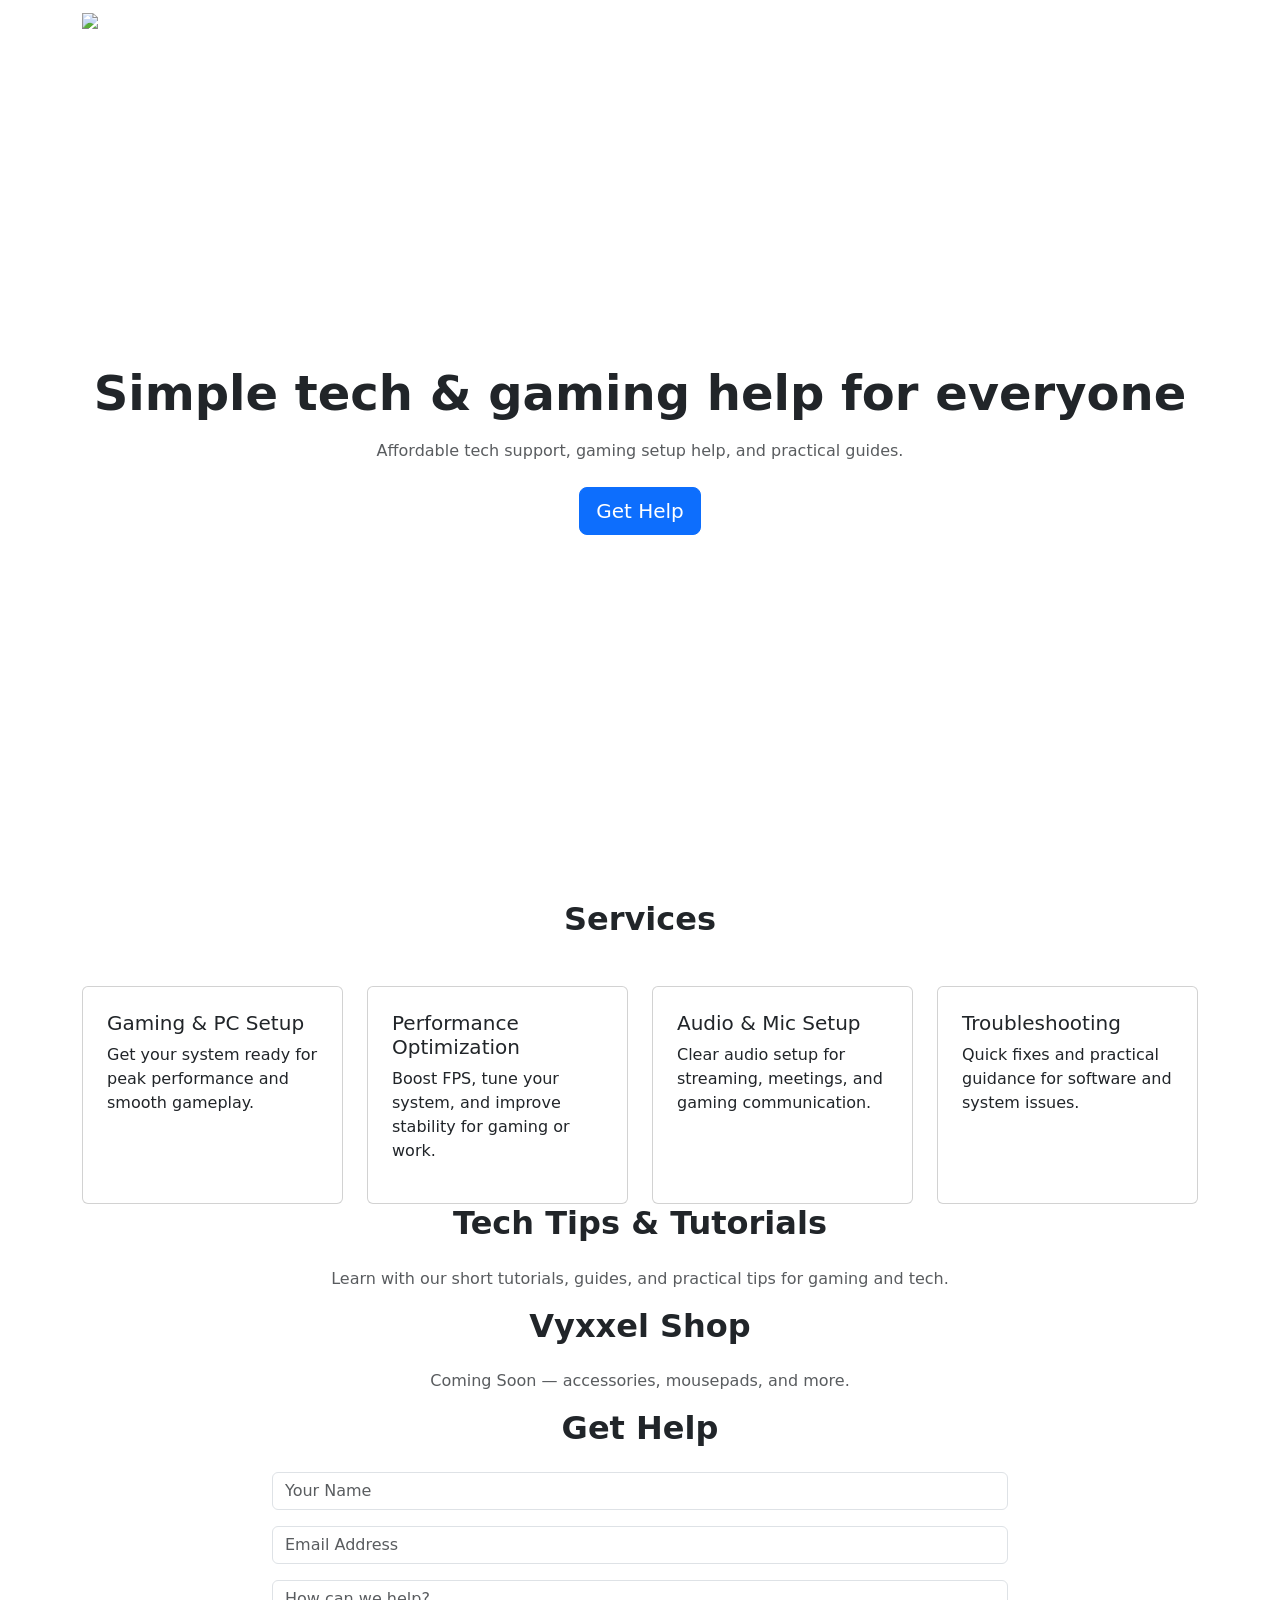
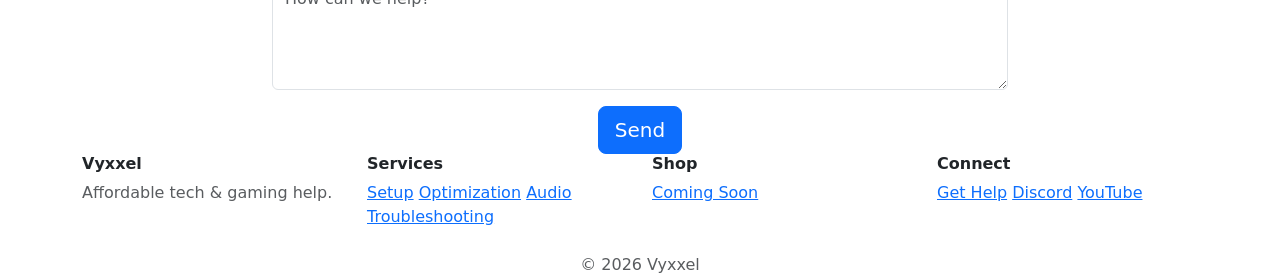
==== index.html @ b1810e2b "Add initial HTML structure for Vyxxel website" ====
<!DOCTYPE html>
<html lang="en">
<head>
<meta charset="UTF-8">
<meta name="viewport" content="width=device-width, initial-scale=1.0">
<title>Vyxxel.tech</title>
<link href="https://cdn.jsdelivr.net/npm/bootstrap@5.3.2/dist/css/bootstrap.min.css" rel="stylesheet">
<link href="https://fonts.googleapis.com/css2?family=Inter:wght@400;600;700&display=swap" rel="stylesheet">
<link rel="stylesheet" href="style.css">
</head>
<body>

<!-- NAVBAR -->
<nav class="navbar navbar-expand-lg navbar-dark fixed-top">
  <div class="container">
    <a class="navbar-brand d-flex align-items-center" href="#">
      <img src="logo.png" alt="Vyxxel" height="32" class="me-2">Vyxxel
    </a>
    <button class="navbar-toggler" type="button" data-bs-toggle="collapse" data-bs-target="#navMenu">
      <span class="navbar-toggler-icon"></span>
    </button>
    <div class="collapse navbar-collapse justify-content-end" id="navMenu">
      <ul class="navbar-nav">
        <li class="nav-item"><a class="nav-link" href="#services">Services</a></li>
        <li class="nav-item"><a class="nav-link" href="#content">Content</a></li>
        <li class="nav-item"><a class="nav-link" href="#shop">Shop</a></li>
        <li class="nav-item"><a class="nav-link" href="#contact">Contact</a></li>
      </ul>
    </div>
  </div>
</nav>

<!-- HERO -->
<section class="d-flex align-items-center" style="min-height:100vh;">
  <div class="container text-center">
    <h1 class="fw-bold display-5 mb-3">Simple tech & gaming help for everyone</h1>
    <p class="text-muted mb-4">Affordable tech support, gaming setup help, and practical guides.</p>
    <a href="#contact" class="btn btn-primary btn-lg">Get Help</a>
  </div>
</section>

<!-- SERVICES -->
<section id="services" class="section-dark">
  <div class="container">
    <h2 class="fw-bold mb-5 text-center">Services</h2>
    <div class="row g-4">
      <div class="col-md-6 col-lg-3">
        <div class="card p-4 h-100">
          <h5>Gaming & PC Setup</h5>
          <p>Get your system ready for peak performance and smooth gameplay.</p>
        </div>
      </div>
      <div class="col-md-6 col-lg-3">
        <div class="card p-4 h-100">
          <h5>Performance Optimization</h5>
          <p>Boost FPS, tune your system, and improve stability for gaming or work.</p>
        </div>
      </div>
      <div class="col-md-6 col-lg-3">
        <div class="card p-4 h-100">
          <h5>Audio & Mic Setup</h5>
          <p>Clear audio setup for streaming, meetings, and gaming communication.</p>
        </div>
      </div>
      <div class="col-md-6 col-lg-3">
        <div class="card p-4 h-100">
          <h5>Troubleshooting</h5>
          <p>Quick fixes and practical guidance for software and system issues.</p>
        </div>
      </div>
    </div>
  </div>
</section>

<!-- CONTENT / TIPS -->
<section id="content">
  <div class="container text-center">
    <h2 class="fw-bold mb-4">Tech Tips & Tutorials</h2>
    <p class="text-muted">Learn with our short tutorials, guides, and practical tips for gaming and tech.</p>
  </div>
</section>

<!-- SHOP -->
<section id="shop" class="section-dark">
  <div class="container text-center">
    <h2 class="fw-bold mb-4">Vyxxel Shop</h2>
    <p class="text-muted">Coming Soon — accessories, mousepads, and more.</p>
  </div>
</section>

<!-- CONTACT -->
<section id="contact">
  <div class="container">
    <h2 class="fw-bold mb-4 text-center">Get Help</h2>
    <div class="row justify-content-center">
      <div class="col-md-8">
        <form>
          <div class="mb-3">
            <input type="text" class="form-control" placeholder="Your Name">
          </div>
          <div class="mb-3">
            <input type="email" class="form-control" placeholder="Email Address">
          </div>
          <div class="mb-3">
            <textarea class="form-control" rows="4" placeholder="How can we help?"></textarea>
          </div>
          <div class="text-center">
            <button class="btn btn-primary btn-lg">Send</button>
          </div>
        </form>
      </div>
    </div>
  </div>
</section>

<!-- FOOTER -->
<footer>
  <div class="container">
    <div class="row">
      <div class="col-md-3">
        <h6 class="fw-bold">Vyxxel</h6>
        <p class="text-muted">Affordable tech & gaming help.</p>
      </div>
      <div class="col-md-3">
        <h6 class="fw-bold">Services</h6>
        <a href="#services">Setup</a>
        <a href="#services">Optimization</a>
        <a href="#services">Audio</a>
        <a href="#services">Troubleshooting</a>
      </div>
      <div class="col-md-3">
        <h6 class="fw-bold">Shop</h6>
        <a href="#shop">Coming Soon</a>
      </div>
      <div class="col-md-3">
        <h6 class="fw-bold">Connect</h6>
        <a href="#contact">Get Help</a>
        <a href="https://discord.gg" target="_blank">Discord</a>
        <a href="https://youtube.com" target="_blank">YouTube</a>
      </div>
    </div>
    <div class="text-center mt-4 text-muted">© 2026 Vyxxel</div>
  </div>
</footer>

<script src="https://cdn.jsdelivr.net/npm/bootstrap@5.3.2/dist/js/bootstrap.bundle.min.js"></script>
</body>
</html>
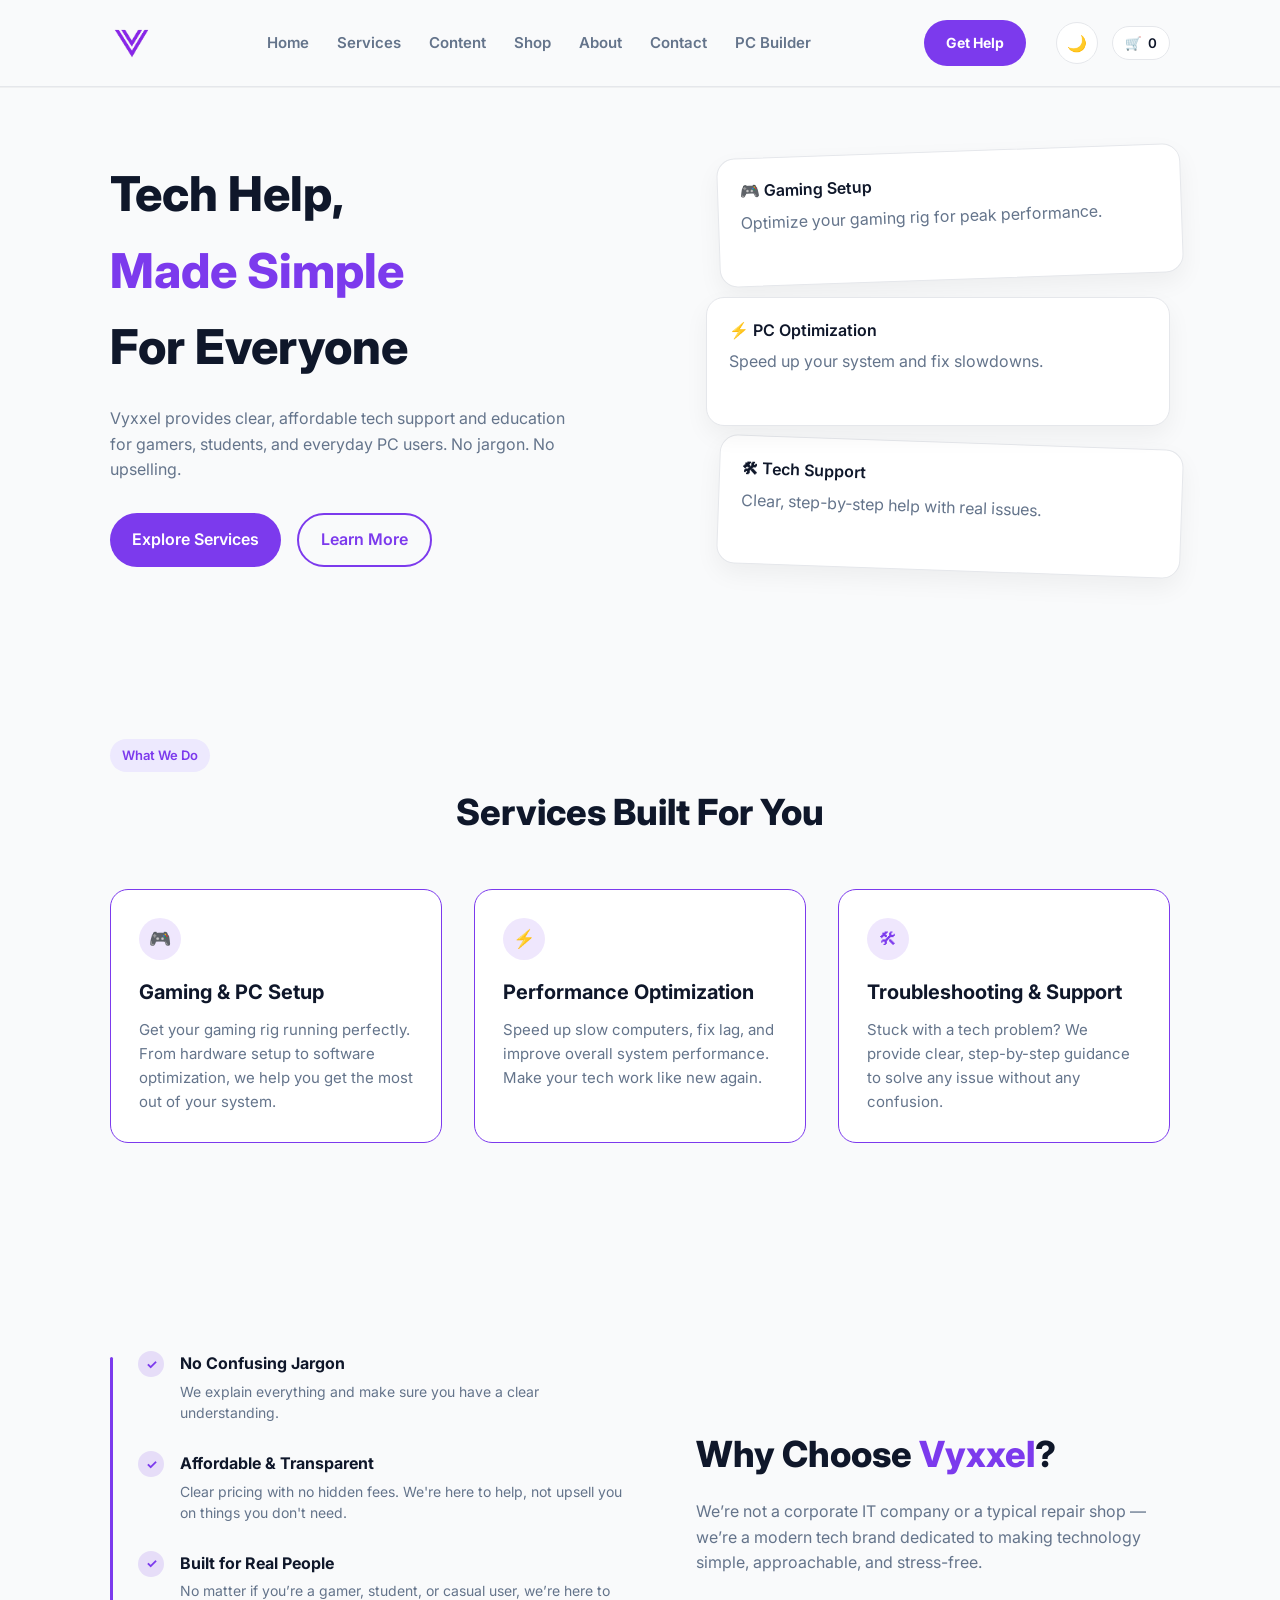
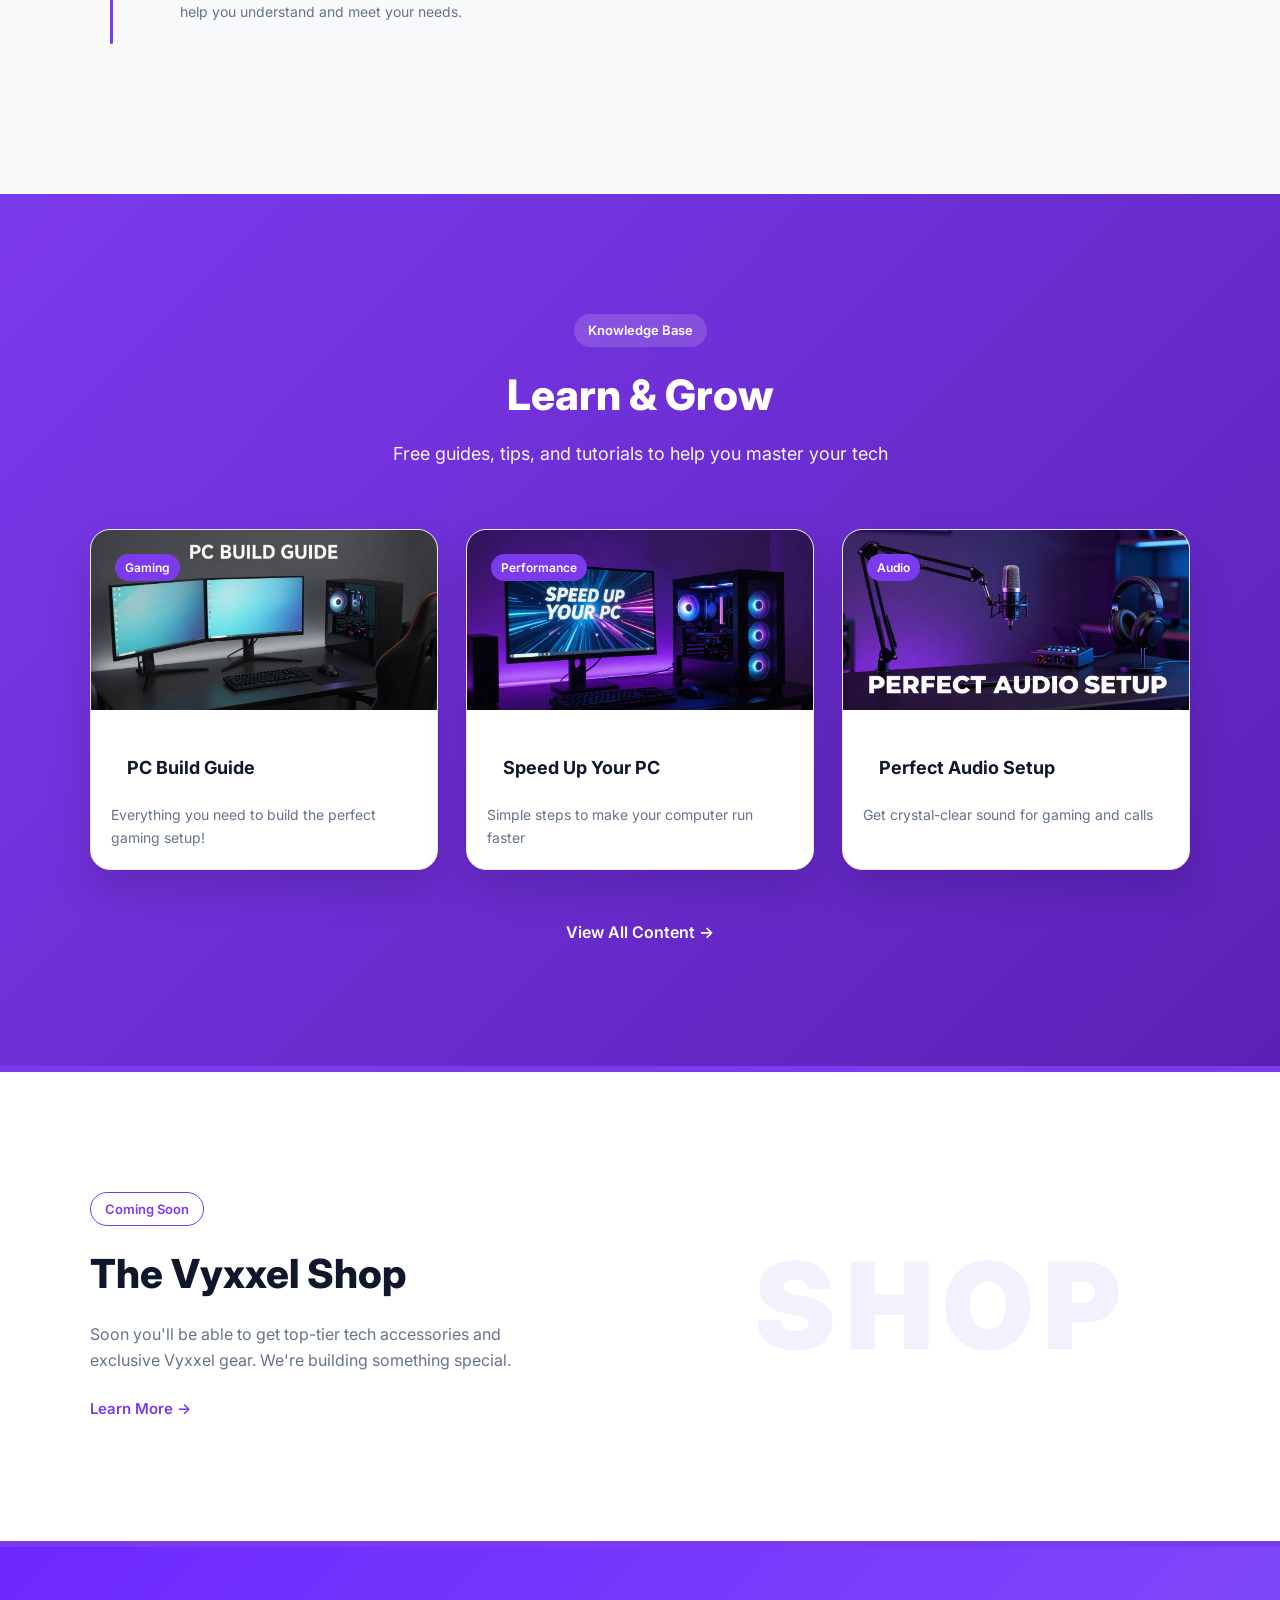
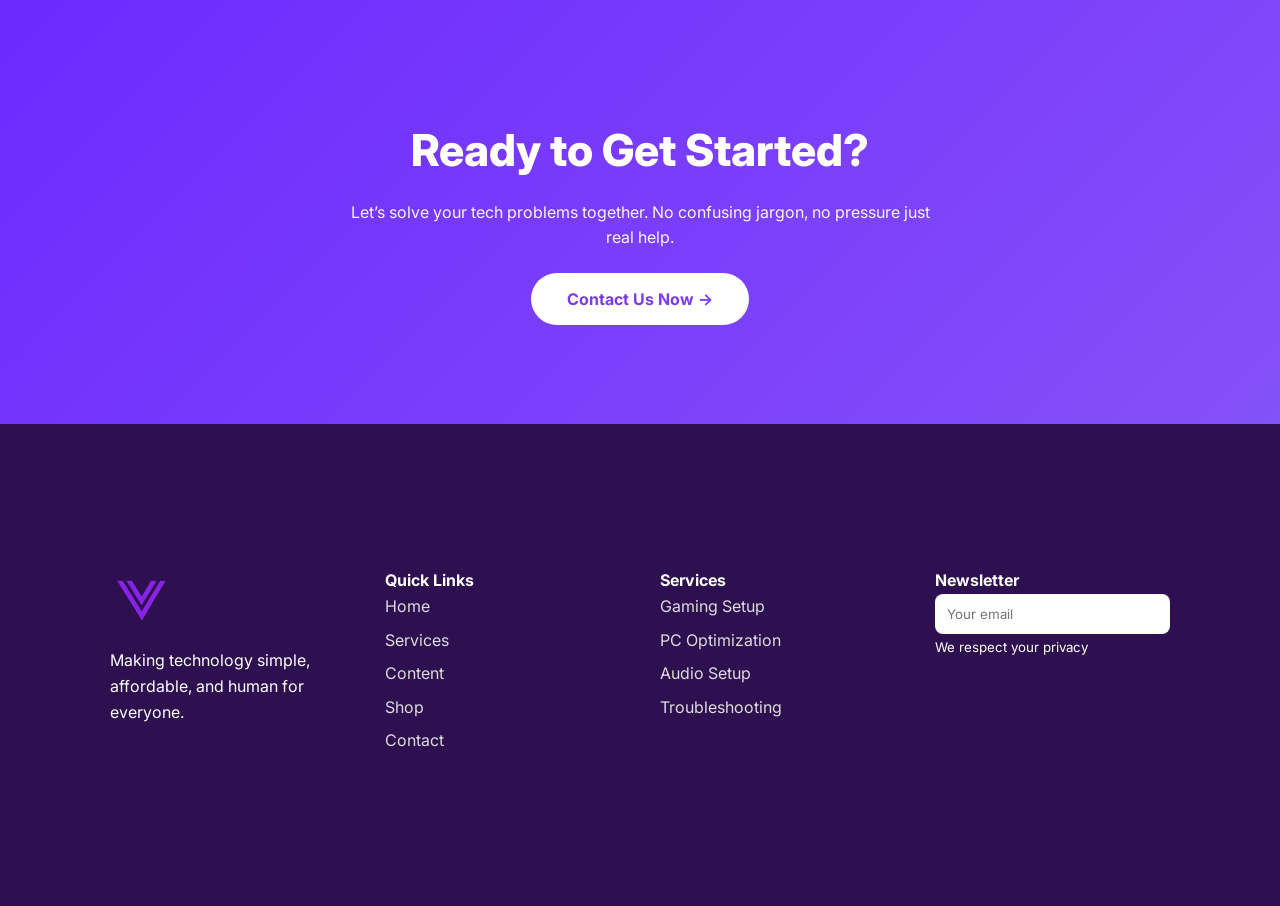
==== commit c617a831: "Add files via upload" ====
--- a/index.html
+++ b/index.html
@@ -1,148 +1,334 @@
-<!DOCTYPE html>
-<html lang="en">
-<head>
-<meta charset="UTF-8">
-<meta name="viewport" content="width=device-width, initial-scale=1.0">
-<title>Vyxxel.tech</title>
-<link href="https://cdn.jsdelivr.net/npm/bootstrap@5.3.2/dist/css/bootstrap.min.css" rel="stylesheet">
-<link href="https://fonts.googleapis.com/css2?family=Inter:wght@400;600;700&display=swap" rel="stylesheet">
-<link rel="stylesheet" href="style.css">
-</head>
-<body>
-
-<!-- NAVBAR -->
-<nav class="navbar navbar-expand-lg navbar-dark fixed-top">
-  <div class="container">
-    <a class="navbar-brand d-flex align-items-center" href="#">
-      <img src="logo.png" alt="Vyxxel" height="32" class="me-2">Vyxxel
-    </a>
-    <button class="navbar-toggler" type="button" data-bs-toggle="collapse" data-bs-target="#navMenu">
-      <span class="navbar-toggler-icon"></span>
-    </button>
-    <div class="collapse navbar-collapse justify-content-end" id="navMenu">
-      <ul class="navbar-nav">
-        <li class="nav-item"><a class="nav-link" href="#services">Services</a></li>
-        <li class="nav-item"><a class="nav-link" href="#content">Content</a></li>
-        <li class="nav-item"><a class="nav-link" href="#shop">Shop</a></li>
-        <li class="nav-item"><a class="nav-link" href="#contact">Contact</a></li>
-      </ul>
-    </div>
-  </div>
-</nav>
-
-<!-- HERO -->
-<section class="d-flex align-items-center" style="min-height:100vh;">
-  <div class="container text-center">
-    <h1 class="fw-bold display-5 mb-3">Simple tech & gaming help for everyone</h1>
-    <p class="text-muted mb-4">Affordable tech support, gaming setup help, and practical guides.</p>
-    <a href="#contact" class="btn btn-primary btn-lg">Get Help</a>
-  </div>
-</section>
-
-<!-- SERVICES -->
-<section id="services" class="section-dark">
-  <div class="container">
-    <h2 class="fw-bold mb-5 text-center">Services</h2>
-    <div class="row g-4">
-      <div class="col-md-6 col-lg-3">
-        <div class="card p-4 h-100">
-          <h5>Gaming & PC Setup</h5>
-          <p>Get your system ready for peak performance and smooth gameplay.</p>
-        </div>
-      </div>
-      <div class="col-md-6 col-lg-3">
-        <div class="card p-4 h-100">
-          <h5>Performance Optimization</h5>
-          <p>Boost FPS, tune your system, and improve stability for gaming or work.</p>
-        </div>
-      </div>
-      <div class="col-md-6 col-lg-3">
-        <div class="card p-4 h-100">
-          <h5>Audio & Mic Setup</h5>
-          <p>Clear audio setup for streaming, meetings, and gaming communication.</p>
-        </div>
-      </div>
-      <div class="col-md-6 col-lg-3">
-        <div class="card p-4 h-100">
-          <h5>Troubleshooting</h5>
-          <p>Quick fixes and practical guidance for software and system issues.</p>
-        </div>
-      </div>
-    </div>
-  </div>
-</section>
-
-<!-- CONTENT / TIPS -->
-<section id="content">
-  <div class="container text-center">
-    <h2 class="fw-bold mb-4">Tech Tips & Tutorials</h2>
-    <p class="text-muted">Learn with our short tutorials, guides, and practical tips for gaming and tech.</p>
-  </div>
-</section>
-
-<!-- SHOP -->
-<section id="shop" class="section-dark">
-  <div class="container text-center">
-    <h2 class="fw-bold mb-4">Vyxxel Shop</h2>
-    <p class="text-muted">Coming Soon — accessories, mousepads, and more.</p>
-  </div>
-</section>
-
-<!-- CONTACT -->
-<section id="contact">
-  <div class="container">
-    <h2 class="fw-bold mb-4 text-center">Get Help</h2>
-    <div class="row justify-content-center">
-      <div class="col-md-8">
-        <form>
-          <div class="mb-3">
-            <input type="text" class="form-control" placeholder="Your Name">
-          </div>
-          <div class="mb-3">
-            <input type="email" class="form-control" placeholder="Email Address">
-          </div>
-          <div class="mb-3">
-            <textarea class="form-control" rows="4" placeholder="How can we help?"></textarea>
-          </div>
-          <div class="text-center">
-            <button class="btn btn-primary btn-lg">Send</button>
-          </div>
-        </form>
-      </div>
-    </div>
-  </div>
-</section>
-
-<!-- FOOTER -->
-<footer>
-  <div class="container">
-    <div class="row">
-      <div class="col-md-3">
-        <h6 class="fw-bold">Vyxxel</h6>
-        <p class="text-muted">Affordable tech & gaming help.</p>
-      </div>
-      <div class="col-md-3">
-        <h6 class="fw-bold">Services</h6>
-        <a href="#services">Setup</a>
-        <a href="#services">Optimization</a>
-        <a href="#services">Audio</a>
-        <a href="#services">Troubleshooting</a>
-      </div>
-      <div class="col-md-3">
-        <h6 class="fw-bold">Shop</h6>
-        <a href="#shop">Coming Soon</a>
-      </div>
-      <div class="col-md-3">
-        <h6 class="fw-bold">Connect</h6>
-        <a href="#contact">Get Help</a>
-        <a href="https://discord.gg" target="_blank">Discord</a>
-        <a href="https://youtube.com" target="_blank">YouTube</a>
-      </div>
-    </div>
-    <div class="text-center mt-4 text-muted">© 2026 Vyxxel</div>
-  </div>
-</footer>
-
-<script src="https://cdn.jsdelivr.net/npm/bootstrap@5.3.2/dist/js/bootstrap.bundle.min.js"></script>
-</body>
-</html>
+<!DOCTYPE html>
+<html lang="en">
+<head>
+  <meta charset="UTF-8" />
+  <meta name="viewport" content="width=device-width, initial-scale=1.0"/>
+  <title>Vyxxel — Tech Help Made Simple</title>
+
+  <link href="https://fonts.googleapis.com/css2?family=Inter:wght@400;500;600;700;800&display=swap" rel="stylesheet">
+  <link rel="stylesheet" href="css/styles.css">
+  <!-- Favicons -->
+<link rel="icon" type="image/x-icon" href="assets/favicons/favicon.ico">
+<link rel="icon" type="image/png" sizes="16x16" href="assets/favicons/favicon-16x16.png">
+<link rel="icon" type="image/png" sizes="32x32" href="assets/favicons/favicon-32x32.png">
+
+<!-- Apple Touch Icon -->
+<link rel="apple-touch-icon" sizes="180x180" href="assets/favicons/apple-touch-icon.png">
+
+<!-- Android / PWA -->
+<link rel="manifest" href="assets/favicons/site.webmanifest">
+<link rel="icon" type="image/png" sizes="192x192" href="assets/favicons/android-chrome-192x192.png">
+<link rel="icon" type="image/png" sizes="512x512" href="assets/favicons/android-chrome-512x512.png">
+</head>
+<body>
+
+<!-- NAVBAR -->
+<header class="navbar">
+  <div class="nav-container">
+
+    <!-- Left -->
+    <a href="index.html" class="nav-logo">
+  <img src="assets/Vyxxel.png" alt="Vyxxel logo">
+</a>
+
+    <!-- Center -->
+    <nav class="nav-links">
+      <a href="index.html">Home</a>
+      <a href="services.html">Services</a>
+      <a href="content.html">Content</a>
+      <a href="shop.html" class="active">Shop</a>
+      <a href="about.html">About</a>
+      <a href="contact.html">Contact</a>
+      <a href="pc-builder.html">PC Builder</a>
+    </nav>
+
+    <!-- Right -->
+    <div class="nav-actions">
+      <a href="contact.html" class="nav-cta">Get Help</a>
+      <button id="themeToggle" class="nav-theme-toggle" aria-label="Toggle dark mode">🌙</button>
+      <button class="nav-cart" onclick="openCart()">
+  🛒 <span id="cartCount">0</span>
+</button>
+    </div>
+
+  </div>
+</header>
+
+
+  <!-- HERO -->
+  <section class="container hero">
+    <div class="hero-text">
+      <h1>Tech Help,<br><span>Made Simple</span><br>For Everyone</h1>
+      <p>
+        Vyxxel provides clear, affordable tech support and education for gamers,
+        students, and everyday PC users. No jargon. No upselling.
+      </p>
+      <div class="buttons">
+        <a href="services.html" class="btn-primary">Explore Services</a>
+        <a href="about.html" class="btn-outline">Learn More</a>
+      </div>
+    </div>
+
+    <div class="hero-cards">
+      <div class="mini-card">
+        <h4>🎮 Gaming Setup</h4>
+        <p>Optimize your gaming rig for peak performance.</p>
+      </div>
+      <div class="mini-card">
+        <h4>⚡ PC Optimization</h4>
+        <p>Speed up your system and fix slowdowns.</p>
+      </div>
+      <div class="mini-card">
+        <h4>🛠 Tech Support</h4>
+        <p>Clear, step-by-step help with real issues.</p>
+      </div>
+    </div>
+  </section>
+
+<section class="home-services">
+  <div class="container">
+
+    <span class="badge">What We Do</span>
+    <h2 class="section-title">Services Built For You</h2>
+
+    <div class="service-card-grid">
+
+      <div class="service-card">
+        <div class="service-icon">🎮</div>
+        <h3>Gaming & PC Setup</h3>
+        <p>
+          Get your gaming rig running perfectly. From hardware setup to
+          software optimization, we help you get the most out of your system.
+        </p>
+      </div>
+
+      <div class="service-card">
+        <div class="service-icon">⚡</div>
+        <h3>Performance Optimization</h3>
+        <p>
+          Speed up slow computers, fix lag, and improve overall system
+          performance. Make your tech work like new again.
+        </p>
+      </div>
+
+      <div class="service-card">
+        <div class="service-icon">🛠</div>
+        <h3>Troubleshooting & Support</h3>
+        <p>
+          Stuck with a tech problem? We provide clear, step-by-step guidance
+          to solve any issue without any confusion.
+        </p>
+      </div>
+
+    </div>
+  </div>
+</section>
+
+<section class="why-vyxxel">
+  <div class="container why-grid">
+
+    <!-- LEFT FEATURES -->
+    <div class="why-features">
+
+      <div class="why-item">
+        <span class="check">✓</span>
+        <div>
+          <h4>No Confusing Jargon</h4>
+          <p>
+            We explain everything and make sure you have a clear understanding.
+          </p>
+        </div>
+      </div>
+
+      <div class="why-item">
+        <span class="check">✓</span>
+        <div>
+          <h4>Affordable & Transparent</h4>
+          <p>
+            Clear pricing with no hidden fees. We're here to help, not upsell
+            you on things you don't need.
+          </p>
+        </div>
+      </div>
+
+      <div class="why-item">
+        <span class="check">✓</span>
+        <div>
+          <h4>Built for Real People</h4>
+          <p>
+            No matter if you’re a gamer, student, or casual user, we’re here to help you understand and meet your needs.
+          </p>
+        </div>
+      </div>
+
+    </div>
+
+    <!-- RIGHT TEXT -->
+    <div class="why-text">
+      <h2>Why Choose <span>Vyxxel</span>?</h2>
+      <p>
+        We’re not a corporate IT company or a typical repair shop — we’re a modern tech brand dedicated to making technology simple, approachable, and stress-free.
+      </p>
+    </div>
+
+  </div>
+</section>
+
+  <!-- CONTENT / KNOWLEDGE BASE -->
+<section class="content-section">
+  <span class="content-badge">Knowledge Base</span>
+  <h2>Learn & Grow</h2>
+  <p class="content-subtext">
+    Free guides, tips, and tutorials to help you master your tech
+  </p>
+
+<div class="content-cards">
+
+  <a href="articles/gaming-setup.html" class="content-card">
+    <img src="articles/assets/pcbuildguide.pdf" alt="Gaming Setup">
+    <div class="content-body">
+      <span class="tag">Gaming</span>
+      <h3>PC Build Guide</h3>
+      <p>Everything you need to build the perfect gaming setup!</p>
+    </div>
+  </a>
+
+  <a href="articles/speed-up-pc.html" class="content-card">
+    <img src="articles/assets/speedupyourpc.png" alt="PC Performance">
+    <div class="content-body">
+      <span class="tag">Performance</span>
+      <h3>Speed Up Your PC</h3>
+      <p>Simple steps to make your computer run faster</p>
+    </div>
+  </a>
+
+  <a href="articles/perfect-audio.html" class="content-card">
+    <img src="articles/assets/perfectaudiosetup.png" alt="Audio Setup">
+    <div class="content-body">
+      <span class="tag">Audio</span>
+      <h3>Perfect Audio Setup</h3>
+      <p>Get crystal-clear sound for gaming and calls</p>
+    </div>
+  </a>
+
+</div>
+
+
+  <a href="content.html" class="content-link">
+    View All Content →
+  </a>
+</section>
+
+  <!-- SHOP PREVIEW -->
+<section class="shop-preview">
+  <div class="shop-container">
+    <div class="shop-text">
+      <span class="shop-badge">Coming Soon</span>
+      <h2>The Vyxxel Shop</h2>
+      <p>
+        Soon you'll be able to get top-tier tech accessories
+        and exclusive Vyxxel gear. We're building something special.
+      </p>
+      <a href="shop.html" class="shop-link">Learn More →</a>
+    </div>
+
+    <div class="shop-visual">
+      <span>SHOP</span>
+    </div>
+  </div>
+</section>
+
+<section class="cta-footer">
+
+ <div class="cta">
+    <div class="cta-inner">
+      <h2>Ready to Get Started?</h2>
+      <p>
+        Let’s solve your tech problems together.
+        No confusing jargon, no pressure just real help.
+      </p>
+      <a href="contact.html" class="cta-btn">
+        Contact Us Now →
+      </a>
+    </div>
+  </div>
+
+  <!-- FOOTER -->
+    <footer class="footer">
+    <div class="container footer-grid">
+
+      <div>
+        <div class="footer-logo">
+  <img src="assets/Vyxxel.png" alt="Vyxxel logo">
+</div>
+        <p>Making technology simple, affordable, and human for everyone.</p>
+      </div>
+
+      <div>
+        <h4>Quick Links</h4>
+        <a href="index.html">Home</a>
+        <a href="services.html">Services</a>
+        <a href="content.html">Content</a>
+        <a href="shop.html">Shop</a>
+        <a href="contact.html">Contact</a>
+      </div>
+
+      <div>
+        <h4>Services</h4>
+        <a href="services.html">Gaming Setup</a>
+        <a href="services.html">PC Optimization</a>
+        <a href="services.html">Audio Setup</a>
+        <a href="services.html">Troubleshooting</a>
+      </div>
+
+      <div>
+        <h4>Newsletter</h4>
+        <input type="email" placeholder="Your email">
+        <small>We respect your privacy</small>
+      </div>
+
+    </div>
+  </footer>
+
+    <!-- GET NOTIFIED -->
+<div id="notifyModal" class="notify-modal">
+  <div class="notify-box">
+    <button class="notify-close" onclick="closeNotify()">✕</button>
+
+    <h2>Get Notified</h2>
+    <p>Be the first to know when we launch new products and exclusive drops.</p>
+
+    <input type="email" placeholder="Enter your email">
+    <button class="btn-primary">Notify Me</button>
+  </div>
+</div>
+
+<div id="cartDrawer" class="cart-drawer">
+
+  <div class="cart-header">
+    <h3>Your Cart</h3>
+    <button class="cart-close" onclick="closeCart()">✕</button>
+  </div>
+
+  <ul id="cartItems" class="cart-items"></ul>
+
+<button class="btn-primary cart-action" onclick="goToBooking()">
+  Request Booking →
+</button>
+<div class="helper-chip">
+  <span>🔒</span>
+  <span>Nothing here is final — we’ll review it with you.</span>
+</div>
+
+</div>
+
+<div id="toast" class="toast"></div>
+
+</section>
+
+<script src="js/theme.js"></script>
+<script src="js/cart.js"></script>
+<script src="js/shop.js"></script>
+
+</body>
+</html>
--- a/css/styles.css
+++ b/css/styles.css
@@ -0,0 +1,2034 @@
+:root {
+  --purple: #7c3aed;
+  --purple-dark: #5b21b6;
+  --bg: #f9fafb;
+  --text: #0f172a;
+  --muted: #64748b;
+  --card: #ffffff;
+  --border: #e5e7eb;
+}
+
+:root[data-theme="dark"] {
+  --bg: #0b0d12;
+  --text: #e6e8ef;
+  --muted: #9aa1b2;
+  --card: #0f1426;
+  --border: #1f2540;
+
+  --purple: #8b5cf6;
+  --purple-dark: #7c3aed;
+}
+
+* {
+  box-sizing: border-box;
+  margin: 0;
+  padding: 0;
+  font-family: 'Inter', sans-serif;
+}
+
+body {
+  background: var(--bg);
+  color: var(--text);
+  line-height: 1.6;
+}
+
+.theme-toggle {
+  position: fixed;
+  bottom: 20px;
+  right: 20px;
+  background: var(--card);
+  color: var(--text);
+  border: 1px solid var(--border);
+  border-radius: 999px;
+  padding: 10px 14px;
+  cursor: pointer;
+}
+
+/* NAVBAR */
+.navbar {
+  position: sticky;
+  top: 0;
+  z-index: 1000;
+  background: color-mix(in srgb, var(--bg) 92%, transparent);
+  backdrop-filter: blur(12px);
+  border-bottom: 1px solid var(--border);
+  box-shadow: 0 1px 0 rgba(0,0,0,0.04);
+}
+
+.nav-actions {
+  display: flex;
+  align-items: center;
+  gap: 14px;
+  flex-direction: row;
+  flex-wrap: nowrap;
+}
+
+.nav-theme-toggle {
+  flex-shrink: 0;
+}
+
+.nav-container {
+  max-width: 1100px;
+  margin: auto;
+  padding: 20px 20px;
+  display: grid;
+  grid-template-columns: auto 1fr auto;
+  align-items: center;
+}
+
+.nav-logo {
+  display: flex;
+  align-items: center;
+}
+
+.nav-logo img {
+  height: 44px;
+  width: auto;
+  display: block;
+}
+
+.nav-logo:hover img {
+  opacity: 0.85;
+}
+
+.footer-logo img {
+  height: 60px;
+  width: auto;
+  display: block;
+  margin-bottom: 1rem;
+  height: 64px;
+}
+
+.nav-links {
+  display: flex;
+  justify-content: center;
+  gap: 28px;
+  font-size: 14px;
+}
+
+.nav-links a {
+  font-size: 15px;
+  font-weight: 600;
+  color: var(--muted);
+  transition: color 0.2s ease;
+}
+
+.nav-links a:hover {
+  color: var(--text);
+}
+
+.nav-cta {
+  background: var(--purple);
+  color: white;
+  padding: 12px 22px;   /* ⬅ taller button */
+  border-radius: 999px;
+  font-weight: 700;
+  font-size: 14px;
+}
+
+.nav-theme-toggle {
+  margin-left: 16px;
+  width: 42px;
+  height: 42px;
+  border-radius: 50%;
+  border: 1px solid var(--border);
+  background: var(--card);
+  color: var(--text);
+  cursor: pointer;
+  font-size: 16px;
+
+  display: flex;
+  align-items: center;
+  justify-content: center;
+
+  transition: background 0.25s ease, color 0.25s ease, border 0.25s ease;
+}
+
+html {
+  transition: background-color 0.35s ease, color 0.35s ease;
+}
+
+* {
+  transition:
+    background-color 0.35s ease,
+    color 0.35s ease,
+    border-color 0.35s ease;
+}
+
+.nav-theme-toggle:hover {
+  background: var(--bg);
+}
+
+/* MOBILE NAV */
+@media (max-width: 900px) {
+  .nav-links {
+    display: none;
+  }
+}
+
+a {
+  text-decoration: none;
+  color: inherit;
+}
+
+.container {
+  max-width: 1100px;
+  margin: auto;
+  padding: 64px 20px;
+}
+
+/* HERO */
+.hero {
+  display: grid;
+  grid-template-columns: 1.2fr 1fr;
+  gap: 40px;
+  align-items: center;
+}
+
+.hero h1 {
+  font-size: 48px;
+  font-weight: 800;
+  margin-bottom: 20px;
+}
+
+.hero h1 span {
+  color: var(--purple);
+}
+
+.hero p {
+  color: var(--muted);
+  max-width: 480px;
+  margin-bottom: 30px;
+}
+
+.buttons {
+  display: flex;
+  gap: 16px;
+}
+
+.btn-primary {
+  background: var(--purple);
+  color: white;
+  padding: 14px 22px;
+  border-radius: 999px;
+  font-weight: 600;
+}
+
+.btn-outline {
+  border: 2px solid var(--purple);
+  color: var(--purple);
+  padding: 12px 22px;
+  border-radius: 999px;
+  font-weight: 600;
+}
+
+/* HERO CARDS */
+.hero-cards {
+  position: relative;
+  display: flex;
+  flex-direction: column;
+  gap: 16px;
+}
+
+.mini-card {
+  background: var(--card);
+  border-radius: 18px;
+  padding: 20px 22px;
+
+  border: 1.5px solid var(--border);
+  box-shadow: 0 10px 25px rgba(0, 0, 0, 0.05);
+
+  transition: transform 0.35s ease, box-shadow 0.35s ease;
+}
+
+.hero-cards .mini-card:nth-child(1) {
+  transform: translateX(12px) rotate(-2deg);
+}
+
+.hero-cards .mini-card:nth-child(2) {
+  transform: translateX(0) rotate(0deg);
+  z-index: 2;
+}
+
+.hero-cards .mini-card:nth-child(3) {
+  transform: translateX(12px) rotate(2deg);
+}
+
+.hero-cards:hover .mini-card {
+  transform: translateX(0) rotate(0deg);
+}
+
+.mini-card:hover {
+  transform: translateY(-6px) scale(1.02);
+  box-shadow: 0 18px 40px rgba(124, 58, 237, 0.18);
+  z-index: 5;
+}
+
+.mini-card h4 {
+  font-weight: 600;
+  margin-bottom: 6px;
+}
+
+/* HOME SERVICES SECTION */
+.home-services {
+  padding-top: 40px;
+}
+
+/* Grid */
+.service-card-grid {
+  display: grid;
+  grid-template-columns: repeat(3, 1fr);
+  gap: 32px;
+  margin-top: 48px;
+}
+
+/* Card */
+.service-card {
+  background: var(--card);
+  border-radius: 20px;
+  padding: 32px;
+  border: 1.5px solid var(--border);
+  transition: all 0.25s ease;
+}
+
+.service-card:hover {
+  border-color: var(--purple);
+  box-shadow: 0 20px 40px rgba(124, 58, 237, 0.15);
+  transform: translateY(-2px);
+}
+
+/* Icon (same as services page) */
+.service-card .service-icon {
+  width: 42px;
+  height: 42px;
+  border-radius: 50%;
+  background: rgba(124, 58, 237, 0.12);
+  color: var(--purple);
+
+  display: flex;
+  align-items: center;
+  justify-content: center;
+
+  font-size: 18px;
+  margin-bottom: 16px;
+}
+
+/* Title */
+.service-card h3 {
+  font-size: 20px;
+  font-weight: 700;
+  margin-bottom: 10px;
+}
+
+/* Text */
+.service-card p {
+  color: var(--muted);
+  line-height: 1.6;
+  font-size: 15px;
+}
+
+/* SERVICES */
+.section-title h2 {
+  font-size: 36px; /* was ~32 */
+  font-weight: 800;
+  margin-top: 8px;
+}
+
+.badge {
+  display: inline-block;
+  background: #ede9fe;
+  color: var(--purple);
+  padding: 6px 12px;
+  border-radius: 999px;
+  font-size: 13px;
+  font-weight: 600;
+  margin-bottom: 12px;
+}
+
+.services {
+  display: grid;
+  grid-template-columns: repeat(3, 1fr);
+  gap: 24px;
+}
+
+.service-card {
+  background: var(--card);
+  border-radius: 18px;
+  padding: 28px;
+  border: 1px solid var(--purple);
+}
+
+/* WHY CHOOSE VYXXEL */
+.why-vyxxel {
+  padding: 80px 0;
+}
+
+.why-grid {
+  display: grid;
+  grid-template-columns: 1.1fr 1fr;
+  gap: 64px;
+  align-items: center;
+}
+
+/* LEFT COLUMN */
+.why-features {
+  position: relative;
+  padding-left: 28px;
+}
+
+/* Vertical purple line */
+.why-features::before {
+  content: "";
+  position: absolute;
+  left: 0;
+  top: 6px;
+  bottom: 6px;
+  width: 3px;
+  background: var(--purple);
+  border-radius: 999px;
+}
+
+/* Individual item */
+.why-item {
+  display: flex;
+  gap: 16px;
+  margin-bottom: 28px;
+}
+
+.check {
+  width: 26px;
+  height: 26px;
+  border-radius: 50%;
+  background: rgba(124, 58, 237, 0.15);
+  color: var(--purple);
+
+  display: flex;
+  align-items: center;
+  justify-content: center;
+
+  font-size: 13px;
+  font-weight: 700;
+  flex-shrink: 0;
+}
+
+.why-item h4 {
+  font-size: 16px;
+  font-weight: 700;
+  margin-bottom: 4px;
+}
+
+.why-item p {
+  font-size: 14px;
+  color: var(--muted);
+  line-height: 1.5;
+}
+
+/* RIGHT COLUMN */
+.why-text h2 {
+  font-size: 36px;
+  font-weight: 800;
+  margin-bottom: 16px;
+}
+
+.why-text h2 span {
+  color: var(--purple);
+}
+
+.why-text p {
+  color: var(--muted);
+  line-height: 1.6;
+  max-width: 480px;
+}
+
+
+/* CTA + FOOTER WRAPPER */
+.cta-footer {
+  background: linear-gradient(135deg, #6d28ff, #8b5cf6);
+  color: white;
+}
+
+/* CTA */
+.cta {
+  background: transparent;
+}
+
+.cta-inner {
+  max-width: 1100px;
+  margin: 0 auto;
+  padding: 72px 20px 56px;
+  text-align: center;
+}
+
+.cta h2 {
+  font-size: 44px;
+  font-weight: 800;
+  margin-bottom: 14px;
+}
+
+.cta p {
+  max-width: 600px;
+  margin: 0 auto 32px;
+  line-height: 1.6;
+  opacity: 0.95;
+}
+
+.cta-btn {
+  background: var(--card);
+  color: var(--purple);
+  padding: 16px 36px;
+  border-radius: 999px;
+  font-weight: 700;
+  text-decoration: none;
+}
+
+/* FOOTER */
+
+/* CONTENT SECTION */
+.content-section {
+  background: linear-gradient(135deg, #7c3aed, #5b21b6);
+  color: white;
+  padding: 120px 20px;
+  text-align: center;
+}
+
+.content-badge {
+  display: inline-block;
+  background: rgba(255,255,255,0.15);
+  padding: 6px 14px;
+  border-radius: 999px;
+  font-size: 13px;
+  font-weight: 600;
+  margin-bottom: 14px;
+}
+
+.content-section h2 {
+  font-size: 42px;
+  font-weight: 800;
+  margin-bottom: 12px;
+}
+
+.content-subtext {
+  font-size: 18px;
+  opacity: 0.95;
+  max-width: 600px;
+  margin: 0 auto 60px;
+}
+
+/* CONTENT CARDS */
+.content-cards {
+  max-width: 1100px;
+  margin: auto;
+  display: grid;
+  grid-template-columns: repeat(3, 1fr);
+  gap: 28px;
+}
+
+.content-card {
+  background: var(--card);
+  color: var(--text);
+  border-radius: 18px;
+  overflow: hidden;
+  text-align: left;
+  box-shadow: 0 20px 40px rgba(0,0,0,0.15);
+  transition: transform 0.3s ease;
+  position: relative;
+}
+
+.content-card:hover {
+  transform: translateY(-6px);
+}
+
+.content-card img {
+  width: 100%;
+  height: 180px;
+  object-fit: cover;
+}
+
+.content-body {
+  padding: 20px;
+}
+
+.tag {
+  position: absolute;
+  top: 12px;
+  left: 12px;
+
+  background: var(--purple);
+  color: white;
+  padding: 4px 10px;
+  font-size: 12px;
+  font-weight: 600;
+  border-radius: 999px;
+  z-index: 2;
+}
+
+.content-body h3 {
+  font-size: 18px;
+  font-weight: 700;
+  margin-bottom: 6px;
+}
+
+.content-body p {
+  font-size: 14px;
+  color: var(--muted);
+}
+
+/* VIEW ALL LINK */
+.content-link {
+  display: inline-block;
+  margin-top: 50px;
+  font-weight: 600;
+  color: white;
+  font-size: 16px;
+}
+
+/* SHOP PREVIEW */
+.shop-preview {
+  background: var(--card);
+  padding: 120px 20px;
+  border-top: 6px solid var(--purple);
+  border-bottom: 6px solid var(--purple);
+}
+
+.shop-container {
+  max-width: 1100px;
+  margin: auto;
+  display: grid;
+  grid-template-columns: 1.1fr 1fr;
+  align-items: center;
+  gap: 60px;
+}
+
+.shop-badge {
+  display: inline-block;
+  border: 1.5px solid var(--purple);
+  color: var(--purple);
+  padding: 6px 14px;
+  border-radius: 999px;
+  font-size: 13px;
+  font-weight: 600;
+  margin-bottom: 16px;
+}
+
+.shop-text h2 {
+  font-size: 40px;
+  font-weight: 800;
+  margin-bottom: 16px;
+}
+
+.shop-text p {
+  font-size: 16px;
+  color: var(--muted);
+  max-width: 460px;
+  margin-bottom: 22px;
+}
+
+.shop-link {
+  font-weight: 600;
+  color: var(--purple);
+  font-size: 15px;
+}
+
+/* RIGHT VISUAL */
+.shop-visual {
+  display: flex;
+  justify-content: center;
+  align-items: center;
+}
+
+.shop-visual span {
+  font-size: 120px;
+  font-weight: 900;
+  letter-spacing: 10px;
+  color: rgba(124, 58, 237, 0.08);
+}
+
+/* RESPONSIVE */
+@media (max-width: 900px) {
+  .shop-container {
+    grid-template-columns: 1fr;
+    text-align: center;
+  }
+
+  .shop-text p {
+    margin-left: auto;
+    margin-right: auto;
+  }
+
+  .shop-visual span {
+    font-size: 90px;
+  }
+}
+
+/* RESPONSIVE */
+@media (max-width: 900px) {
+  .content-cards {
+    grid-template-columns: 1fr;
+  }
+
+  .content-section h2 {
+    font-size: 34px;
+  }
+}
+
+.footer {
+  background: #2e0f4f;
+  color: white;
+  padding: 80px 20px;
+}
+
+.footer-grid {
+  display: grid;
+  grid-template-columns: repeat(4, 1fr);
+  gap: 40px;
+}
+
+.footer a {
+  display: block;
+  color: #ddd;
+  text-decoration: none;
+  margin-bottom: 8px;
+}
+
+.footer input {
+  width: 100%;
+  padding: 12px;
+  border-radius: 8px;
+  border: none;
+}
+
+/* RESPONSIVE */
+@media (max-width: 900px) {
+  .hero,
+  .why,
+  .services {
+    grid-template-columns: 1fr;
+  }
+
+  .hero h1 {
+    font-size: 38px;
+  }
+}
+
+.services-grid {
+  display: grid;
+  grid-template-columns: 260px 1fr;
+  gap: 60px;
+}
+
+.services-hero {
+  padding: 72px 20px 56px; /* ⬅ tighter */
+  background: var(--card);
+  text-align: center;
+}
+
+.services-hero h1 {
+  font-size: 48px;
+  font-weight: 800;
+  margin-bottom: 14px; /* ⬅ was too big */
+}
+
+.hero-subtext {
+  max-width: 700px;
+  margin: 0 auto;
+  color: var(--muted);
+  font-size: 17px;
+  line-height: 1.6;
+}
+
+.breadcrumb {
+  display: inline-block;
+  margin-bottom: 16px;
+  color: var(--purple);
+  font-size: 14px;
+}
+
+
+/* CATEGORIES */
+.service-categories button {
+  width: 100%;
+  height: 56px;
+  margin-bottom: 14px;
+  border-radius: 999px;
+  border: 1px solid rgba(124,58,237,.35);
+  background: rgba(124,58,237,.12);
+  font-weight: 600;
+  cursor: pointer;
+  color: var(--text);
+}
+
+.service-categories button svg,
+.service-categories button i {
+  color: var(--text);
+}
+
+.service-categories button:hover {
+  background: rgba(124, 58, 237, 0.18);
+}
+
+/* SERVICE CARD */
+.service-box {
+  background: var(--card);
+  border-radius: 20px;
+  padding: 32px;
+  border: 1.5px solid var(--border);
+  margin-bottom: 32px;
+  transition: .25s ease;
+}
+
+.service-box:hover {
+  border-color: var(--purple);
+  box-shadow: 0 12px 28px rgba(124,58,237,.15);
+}
+
+/* CLEAN BULLET LIST FOR SERVICE CARDS */
+.service-box ul {
+  list-style: none;
+  padding: 0;
+  margin: 18px 0 24px;
+}
+
+.service-box ul li {
+  position: relative;
+  padding-left: 26px;
+  margin-bottom: 10px;
+  line-height: 1.5;
+  color: var(--text);
+}
+
+/* Purple check bullet */
+.service-box ul li::before {
+  content: "✔";
+  position: absolute;
+  left: 0;
+  top: 0;
+  color: var(--purple);
+  font-size: 13px;
+}
+
+.service-header {
+  display: flex;
+  align-items: center;
+  gap: 14px;
+}
+
+.service-icon {
+  width: 40px;
+  height: 40px;
+  border-radius: 50%;
+  background: rgba(124,58,237,.12);
+  display: flex;
+  align-items: center;
+  justify-content: center;
+}
+
+.service-desc {
+  color: var(--muted);
+  margin: 14px 0 20px;
+}
+
+.service-list {
+  list-style: none;
+  padding: 0;
+}
+
+.service-list li {
+  margin-bottom: 5px;
+}
+
+.service-link {
+  color: var(--purple);
+  font-weight: 600;
+}
+
+/* HOW IT WORKS */
+.steps .step {
+  display: flex;
+  gap: 20px;
+  margin-bottom: 30px;
+}
+
+.step-number {
+  width: 42px;
+  height: 42px;
+  border-radius: 50%;
+  border: 2px solid var(--purple);
+  color: var(--purple);
+  display: flex;
+  align-items: center;
+  justify-content: center;
+}
+
+
+.pricing {
+  padding: 72px 20px;
+  padding-bottom: 48px;
+  background: var(--bg);
+  text-align: center;
+}
+
+.pricing h2 {
+  font-size: 36px;
+  font-weight: 800;
+  margin-bottom: 8px;
+}
+
+.pricing-sub {
+  color: var(--muted);
+  margin-bottom: 40px;
+}
+
+.pricing-grid {
+  display: grid;
+  grid-template-columns: repeat(3, 1fr);
+  gap: 32px;
+}
+
+.pricing-card {
+  background: var(--card);
+  border-radius: 20px;
+  padding: 40px 30px;
+  border: 1.5px solid var(--border);
+}
+
+.pricing-card h3 {
+  font-size: 42px;
+  color: var(--purple);
+}
+
+.pricing-card span {
+  font-size: 14px;
+  color: var(--muted);
+}
+
+.pricing-card.featured {
+  background: var(--purple);
+  color: white;
+}
+
+.pricing-card.featured h3,
+.pricing-card.featured span {
+  color: white;
+}
+
+/* CTA + FOOTER WRAPPER */
+.cta-footer {
+  background: linear-gradient(135deg, #6d28ff, #8b5cf6);
+  color: white;
+}
+
+/* CTA (NO BACKGROUND ANYMORE) */
+.cta {
+  background: transparent;
+  padding: 96px 20px 56px;
+  text-align: center;
+}
+
+.cta h2 {
+  font-size: 44px;
+  font-weight: 800;
+  margin-bottom: 14px;
+}
+
+.cta p {
+  max-width: 600px;
+  margin: 0 auto 36px;
+  line-height: 1.6;
+  opacity: 0.95;
+}
+
+.cta-btn {
+  background: var(--card);
+  color: var(--purple);
+  padding: 16px 36px;
+  border-radius: 999px;
+  font-weight: 700;
+  text-decoration: none;
+}
+
+
+/* HOW IT WORKS – UPGRADED */
+.how-it-works {
+  margin-top: 32px;
+  padding-top: 0;
+}
+
+.how-it-works h2 {
+  font-size: 42px;
+  font-weight: 800;
+  margin-bottom: 48px;
+  margin-top: 0;
+}
+
+.how-it-works .step {
+  display: flex;
+  align-items: flex-start;
+  gap: 20px;
+  margin-bottom: 36px;
+}
+
+.how-it-works .step-number {
+  width: 42px;
+  height: 42px;
+  border-radius: 50%;
+  border: 2px solid var(--purple);
+  color: var(--purple);
+
+  display: flex;
+  align-items: center;
+  justify-content: center;
+
+  font-weight: 700;
+  font-size: 16px;
+  flex-shrink: 0;
+}
+
+.how-it-works .step h4 {
+  font-size: 20px;
+  font-weight: 700;
+  margin-bottom: 6px;
+}
+
+.how-it-works .step p {
+  color: var(--muted);
+  line-height: 1.6;
+  max-width: 520px;
+}
+
+.how-it-works h2::after {
+  content: "";
+  display: block;
+  width: 64px;
+  height: 4px;
+  background: var(--purple);
+  border-radius: 999px;
+  margin-top: 14px;
+}
+
+.steps-vertical {
+  display: flex;
+  flex-direction: column;
+  gap: 48px;
+  position: relative;
+}
+
+/* Optional vertical guide line */
+.steps-vertical::before {
+  content: "";
+  position: absolute;
+  left: 22px;
+  top: 0;
+  bottom: 0;
+  width: 2px;
+  background: rgba(124, 58, 237, 0.15);
+}
+
+.step {
+  display: flex;
+  align-items: flex-start;
+  gap: 32px;
+  position: relative;
+}
+
+.step-number {
+  width: 44px;
+  height: 44px;
+  border-radius: 50%;
+
+  background: var(--card);
+  border: 2px solid var(--purple);
+  color: var(--purple);
+
+  display: flex;
+  align-items: center;
+  justify-content: center;
+
+  font-weight: 700;
+  font-size: 16px;
+  flex-shrink: 0;
+  z-index: 2;
+}
+
+.step-text strong {
+  font-size: 20px;
+  display: block;
+  margin-bottom: 8px;
+}
+
+.step-text p {
+  color: var(--muted);
+  max-width: 460px;
+  line-height: 1.6;
+}
+
+/* CONTENT HERO */
+.content-hero {
+  padding: 80px 20px 64px;
+  text-align: center;
+}
+
+.content-hero h1 {
+  font-size: 48px;
+  font-weight: 800;
+  margin-bottom: 12px;
+}
+
+/* FEATURED GRID */
+.featured-grid {
+  display: grid;
+  grid-template-columns: repeat(3, 1fr);
+  gap: 28px;
+  margin-top: 40px;
+}
+
+/* CONTENT CARDS */
+.content-card {
+  background: var(--card);
+  border-radius: 20px;
+  overflow: hidden;
+  border: 1.5px solid var(--border);
+  transition: all 0.25s ease;
+}
+
+.content-card:hover {
+  border-color: var(--purple);
+  transform: translateY(-4px);
+  box-shadow: 0 20px 40px rgba(124,58,237,0.15);
+}
+
+.content-card img {
+  width: 100%;
+  height: 180px;
+  object-fit: cover;
+}
+
+.content-card h3 {
+  font-size: 18px;
+  font-weight: 700;
+  padding: 16px;
+}
+
+.meta {
+  font-size: 13px;
+  color: var(--muted);
+  padding: 0 16px 16px;
+}
+
+/* TAG */
+.tag {
+  position: absolute;
+  margin: 12px;
+  padding: 4px 10px;
+  font-size: 12px;
+  font-weight: 600;
+  background: var(--purple);
+  color: white;
+  border-radius: 999px;
+}
+
+/* FILTER PILLS */
+.filter-pills {
+  display: flex;
+  gap: 12px;
+  justify-content: center;
+  margin: 48px 0;
+}
+
+.filter-pills button {
+  padding: 8px 16px;
+  border-radius: 999px;
+  border: 1px solid var(--border);
+  background: var(--card);
+  background: var(--purple);
+  color: white;
+  border-color: var(--purple);
+  font-size: 13px;
+  cursor: pointer;
+}
+
+.filter-pills .active {
+  background: var(--purple);
+  color: white;
+  border-color: var(--purple);
+}
+
+/* ARTICLES GRID */
+.articles-grid {
+  display: grid;
+  grid-template-columns: repeat(3, 1fr);
+  gap: 28px;
+}
+
+@media (max-width: 900px) {
+  .featured-grid,
+  .articles-grid {
+    grid-template-columns: 1fr;
+  }
+
+  .filter-pills {
+    flex-wrap: wrap;
+  }
+}
+
+/* SEARCH BAR */
+.search-bar {
+  margin-top: 28px;
+  max-width: 520px;
+  margin-inline: auto;
+  display: flex;
+  background: #f4f4f7;
+  border-radius: 999px;
+  padding: 6px;
+}
+
+.search-bar input {
+  flex: 1;
+  border: none;
+  background: transparent;
+  padding: 12px 16px;
+  font-size: 14px;
+  outline: none;
+}
+
+.search-bar button {
+  background: var(--purple);
+  color: white;
+  border: none;
+  border-radius: 999px;
+  padding: 10px 16px;
+  cursor: pointer;
+}
+
+/* ---------- SHOP HERO ---------- */
+.shop-hero {
+  background: linear-gradient(135deg, #7c3aed, #5b21b6);
+  color: white;
+  padding: 96px 20px;
+  text-align: center;
+}
+
+.shop-hero-inner {
+  max-width: 900px;
+  margin: auto;
+}
+
+.shop-icon {
+  font-size: 42px;
+  margin-bottom: 12px;
+}
+
+.shop-hero h1 {
+  font-size: 48px;
+  font-weight: 800;
+  margin-bottom: 12px;
+}
+
+.shop-hero p {
+  font-size: 18px;
+  opacity: 0.95;
+}
+
+/* ---------- SHOP FILTERS ---------- */
+.shop-filters {
+  display: flex;
+  justify-content: center;
+  gap: 12px;
+  margin: 48px 0;
+}
+
+.shop-filters button {
+  padding: 8px 18px;
+  border-radius: 999px;
+  border: 1px solid var(--border);
+  background: var(--card);
+  color: var(--text);
+  font-weight: 600;
+  cursor: pointer;
+
+  transition: background-color 0.25s ease,
+              color 0.25s ease,
+              border-color 0.25s ease;
+}
+
+.shop-filters button:hover {
+  background: color-mix(in srgb, var(--purple) 18%, var(--card));
+}
+
+.shop-filters .active {
+  background: var(--purple);
+  color: white;
+  border-color: var(--purple);
+}
+
+/* ---------- SHOP GRID ---------- */
+.shop-grid {
+  display: grid;
+  grid-template-columns: repeat(3, 1fr);
+  gap: 32px;
+  margin-bottom: 96px;
+}
+
+@media (max-width: 900px) {
+  .shop-grid {
+    grid-template-columns: 1fr;
+  }
+}
+
+/* ---------- PRODUCT CARD ---------- */
+.product-card {
+  background: var(--card);
+  border: 1px solid var(--border);
+  border-radius: 20px;
+  padding: 20px;
+  position: relative;
+
+  transition: transform 0.25s ease,
+              box-shadow 0.25s ease,
+              border-color 0.25s ease;
+}
+
+.product-card:hover {
+  transform: translateY(-4px);
+  border-color: var(--purple);
+  box-shadow: 0 20px 40px rgba(124, 58, 237, 0.18);
+}
+
+.product-card img {
+  width: 100%;
+  border-radius: 14px;
+  margin-bottom: 16px;
+}
+
+.product-category {
+  font-size: 12px;
+  font-weight: 600;
+  color: var(--purple);
+}
+
+.product-card h3 {
+  font-size: 18px;
+  font-weight: 700;
+  margin: 6px 0 4px;
+}
+
+.product-card p {
+  font-size: 14px;
+  color: var(--muted);
+  line-height: 1.6;
+}
+
+/* ---------- PRODUCT FOOTER ---------- */
+.product-footer {
+  display: flex;
+  justify-content: space-between;
+  align-items: center;
+  margin-top: 16px;
+}
+
+.price {
+  font-size: 18px;
+  font-weight: 700;
+  color: var(--purple);
+}
+
+/* ---------- BADGES ---------- */
+.product-badge {
+  position: absolute;
+  top: 14px;
+  left: 14px;
+  background: var(--purple);
+  color: white;
+  padding: 4px 10px;
+  border-radius: 999px;
+  font-size: 12px;
+  font-weight: 600;
+}
+
+.product-badge.dark {
+  background: #111827;
+}
+
+/* ---------- BUTTON STATES ---------- */
+.btn-disabled {
+  background: #e5e7eb;
+  color: #6b7280;
+  border: none;
+  padding: 10px 16px;
+  border-radius: 999px;
+  font-weight: 600;
+  cursor: not-allowed;
+}
+
+:root[data-theme="dark"] .btn-disabled {
+  background: #1f2937;
+  color: #9ca3af;
+}
+
+/* ---------- GET NOTIFIED ---------- */
+.shop-notify {
+  background: linear-gradient(135deg, #7c3aed, #5b21b6);
+  border-radius: 28px;
+  padding: 72px 32px;
+  text-align: center;
+  box-shadow: 0 30px 60px rgba(124,58,237,0.35);
+}
+
+.shop-notify input {
+  background: rgba(255,255,255,0.15);
+  color: white;
+}
+
+.shop-notify input::placeholder {
+  color: rgba(255,255,255,0.7);
+}
+
+.shop-notify h2 {
+  font-size: 36px;
+  font-weight: 800;
+  margin-bottom: 10px;
+}
+
+.shop-notify p {
+  opacity: 0.95;
+  margin-bottom: 24px;
+}
+
+.notify-form {
+  display: flex;
+  justify-content: center;
+  gap: 12px;
+  flex-wrap: wrap;
+}
+
+.notify-form input {
+  padding: 12px 16px;
+  border-radius: 10px;
+  border: none;
+  width: 260px;
+  font-size: 14px;
+}
+
+.notify-form input:focus {
+  outline: none;
+}
+
+.product-image {
+  width: 100%;
+  height: 180px;
+  border-radius: 14px;
+  margin-bottom: 16px;
+}
+
+.notify-modal {
+  position: fixed;
+  inset: 0;
+  background: rgba(0,0,0,0.55);
+  backdrop-filter: blur(6px);
+  display: none;
+  align-items: center;
+  justify-content: center;
+  z-index: 9500;
+}
+
+.notify-modal.open {
+  display: flex;
+}
+
+.notify-box {
+  background: linear-gradient(135deg, #7c3aed, #5b21b6);
+  color: white;
+  padding: 40px;
+  border-radius: 28px;
+  width: 90%;
+  max-width: 420px;
+  position: relative;
+  text-align: center;
+  box-shadow: 0 40px 80px rgba(124,58,237,0.45);
+}
+
+.notify-box input {
+  width: 100%;
+  margin: 20px 0 12px;
+  padding: 14px 16px;
+  border-radius: 12px;
+  border: none;
+}
+
+.notify-close {
+  position: absolute;
+  top: 16px;
+  right: 16px;
+  background: none;
+  border: none;
+  color: white;
+  font-size: 18px;
+  cursor: pointer;
+}
+
+/* Generic placeholder */
+.placeholder {
+  display: flex;
+  align-items: center;
+  justify-content: center;
+  font-weight: 700;
+  letter-spacing: 0.5px;
+  color: rgba(255,255,255,0.85);
+  font-size: 14px;
+}
+
+/* Category styles */
+.placeholder.services {
+  background: linear-gradient(135deg, #7c3aed, #5b21b6);
+}
+
+.placeholder.accessories {
+  background: linear-gradient(135deg, #1f2937, #374151);
+}
+
+/*CART*/
+
+.nav-cart {
+  display: flex;
+  align-items: center;
+  gap: 6px;
+  background: var(--card);
+  border: 1px solid var(--border);
+  border-radius: 999px;
+  padding: 8px 12px;
+  cursor: pointer;
+  font-weight: 600;
+  color: var(--text);
+}
+
+.cart-drawer {
+  position: fixed;
+  right: 24px;
+  bottom: 24px;
+  width: 320px;
+  max-height: 70vh;
+
+  background: var(--card);
+  border: 1px solid var(--border);
+  border-radius: 24px;
+  padding: 20px;
+
+  box-shadow: 0 30px 60px rgba(0,0,0,0.35);
+
+  display: flex;
+  flex-direction: column;
+  gap: 16px;
+
+  transform: translateY(20px) scale(0.96);
+  opacity: 0;
+  pointer-events: none;
+
+  transition: transform 0.35s ease, opacity 0.35s ease;
+  z-index: 9000;
+}
+
+.cart-drawer.open {
+  transform: translateY(0) scale(1);
+  opacity: 1;
+  pointer-events: auto;
+}
+
+/* Dark mode polish */
+:root[data-theme="dark"] .cart-drawer {
+  background: linear-gradient(180deg, #0f1426, #0b0d12);
+  border-color: rgba(124,58,237,0.35);
+}
+
+.cart-header {
+  display: flex;
+  justify-content: space-between;
+  align-items: center;
+}
+
+.cart-header h3 {
+  font-size: 18px;
+  font-weight: 800;
+}
+
+#cartItems li {
+  font-size: 14px;
+  color: #e6e8ef;
+  margin-bottom: 8px;
+}
+
+.cart-close {
+  background: none;
+  border: none;
+  font-size: 18px;
+  cursor: pointer;
+  color: var(--muted);
+}
+
+/* Items */
+.cart-items {
+  list-style: none;
+  padding: 0;
+  margin: 0;
+  overflow-y: auto;
+  flex: 1;
+}
+
+.cart-item {
+  display: flex;
+  justify-content: space-between;
+  align-items: center;
+  gap: 12px;
+  padding: 10px 0;
+  border-bottom: 1px solid var(--border);
+}
+
+.cart-item span {
+  font-size: 14px;
+  color: var(--text);
+}
+
+.remove-item {
+  background: none;
+  border: none;
+  color: var(--muted);
+  cursor: pointer;
+  font-size: 14px;
+}
+
+.remove-item:hover {
+  color: #ef4444;
+}
+
+/* Action button */
+.cart-action {
+  width: 100%;
+}
+
+.toast {
+  position: fixed;
+  bottom: 32px;
+  left: 50%;
+  transform: translateX(-50%) translateY(10px);
+
+  background: linear-gradient(135deg, #7c3aed, #5b21b6);
+  color: white;
+  padding: 14px 24px;
+  border-radius: 999px;
+  font-weight: 600;
+  font-size: 15px;
+
+  box-shadow: 0 20px 40px rgba(124,58,237,0.4);
+  opacity: 0;
+  pointer-events: none;
+
+  transition:
+    opacity 0.3s ease,
+    transform 0.3s ease;
+
+  z-index: 10000;
+}
+
+.toast.show {
+  opacity: 1;
+  transform: translateX(-50%) translateY(0);
+}
+
+/* ---------- SMOOTH THEME TRANSITION ---------- */
+html, body {
+  transition: background-color 0.35s ease, color 0.35s ease;
+}
+
+* {
+  transition: background-color 0.35s ease,
+              color 0.35s ease,
+              border-color 0.35s ease;
+}
+
+/* ===============================
+   ABOUT PAGE – VYXXEL
+   =============================== */
+
+/* HERO */
+.about-hero {
+  padding: 96px 0 64px;
+}
+
+.about-hero h1 {
+  font-size: 48px;
+  font-weight: 800;
+  margin-bottom: 12px;
+}
+
+.about-hero p {
+  font-size: 18px;
+  color: var(--muted);
+  max-width: 720px;
+}
+
+.breadcrumb {
+  color: var(--purple);
+  font-size: 14px;
+  margin-bottom: 10px;
+  display: inline-block;
+}
+
+/* SECTIONS */
+.about-section {
+  padding: 80px 0;
+}
+
+.about-section.soft-bg {
+  background: color-mix(in srgb, var(--card) 92%, transparent);
+}
+
+/* STORY CARD */
+.about-card {
+  background: var(--card);
+  border: 1px solid var(--border);
+  border-radius: 20px;
+  padding: 40px;
+  max-width: 900px;
+  margin: 0 auto;
+  box-shadow: 0 20px 40px rgba(0,0,0,0.08);
+}
+
+.about-card h2 {
+  font-size: 28px;
+  margin-bottom: 16px;
+}
+
+.about-card p {
+  color: var(--muted);
+  line-height: 1.7;
+  margin-bottom: 14px;
+}
+
+/* SECTION HEADERS */
+.section-title {
+  text-align: center;
+  font-size: 36px;
+  font-weight: 800;
+  margin-bottom: 10px;
+}
+
+.section-subtitle {
+  text-align: center;
+  max-width: 700px;
+  margin: 0 auto 48px;
+  color: var(--muted);
+}
+
+/* GRID */
+.grid-3 {
+  display: grid;
+  grid-template-columns: repeat(3, 1fr);
+  gap: 28px;
+}
+
+@media (max-width: 900px) {
+  .grid-3 {
+    grid-template-columns: 1fr;
+  }
+}
+
+/* INFO CARDS */
+.info-card {
+  background: var(--card);
+  border: 1px solid var(--border);
+  border-radius: 20px;
+  padding: 28px;
+  transition: transform 0.25s ease, box-shadow 0.25s ease;
+}
+
+.info-card:hover {
+  transform: translateY(-4px);
+  box-shadow: 0 18px 40px rgba(124,58,237,0.15);
+}
+
+.info-card h3 {
+  font-size: 18px;
+  font-weight: 700;
+  margin-bottom: 8px;
+}
+
+.info-card p {
+  font-size: 14px;
+  color: var(--muted);
+  line-height: 1.6;
+}
+
+.info-card .icon {
+  font-size: 22px;
+  color: var(--purple);
+  margin-bottom: 10px;
+}
+
+/* CTA */
+.about-cta {
+  background: linear-gradient(135deg, #7c3aed, #5b21b6);
+  color: white;
+  text-align: center;
+  padding: 96px 20px;
+}
+
+.about-cta h2 {
+  font-size: 40px;
+  font-weight: 800;
+  margin-bottom: 14px;
+}
+
+.about-cta p {
+  font-size: 18px;
+  margin-bottom: 28px;
+  opacity: 0.95;
+}
+
+.about-cta .btn-primary {
+  padding: 14px 28px;
+  font-size: 16px;
+}
+
+/* ICON STYLING – ABOUT PAGE */
+
+.icon-wrapper {
+  width: 48px;
+  height: 48px;
+  border-radius: 50%;
+  background: rgba(124, 58, 237, 0.18);
+
+  display: flex;
+  align-items: center;
+  justify-content: center;
+
+  margin-bottom: 14px;
+}
+
+.icon-svg {
+  width: 22px;
+  height: 22px;
+  color: var(--purple);
+  stroke-width: 2;
+  stroke-linecap: round;
+  stroke-linejoin: round;
+}
+
+/* Dark mode polish */
+:root[data-theme="dark"] .icon-wrapper {
+  background: rgba(124, 58, 237, 0.18);
+}
+
+.contact-hero {
+  padding: 96px 0;
+}
+
+.contact-grid {
+  display: grid;
+  grid-template-columns: 1fr 1fr;
+  gap: 64px;
+}
+
+.contact-info h1 {
+  font-size: 48px;
+  margin-bottom: 12px;
+}
+
+.contact-info p {
+  color: var(--muted);
+  max-width: 420px;
+}
+
+.contact-features {
+  margin-top: 32px;
+  display: flex;
+  flex-direction: column;
+  gap: 20px;
+}
+
+.feature {
+  display: flex;
+  gap: 12px;
+  align-items: flex-start;
+}
+
+.contact-form {
+  background: var(--card);
+  border-radius: 20px;
+  padding: 32px;
+  display: flex;
+  flex-direction: column;
+  gap: 16px;
+}
+
+.contact-form label {
+  display: flex;
+  flex-direction: column;
+  font-size: 14px;
+}
+
+.contact-form input,
+.contact-form textarea,
+.contact-form select {
+  margin-top: 6px;
+  padding: 12px;
+  border-radius: 12px;
+  border: 1px solid var(--border);
+  background: var(--bg);
+  color: var(--text);
+}
+
+.contact-options {
+  padding: 64px 0;
+}
+
+@media (max-width: 900px) {
+  .contact-grid {
+    grid-template-columns: 1fr;
+  }
+}
+
+/* =========================
+   FAQ BASE (DO NOT REMOVE)
+========================= */
+
+.faq-section {
+  padding: 80px 20px;
+}
+
+.faq-container {
+  max-width: 800px;
+  margin: 0 auto;
+}
+
+.faq-container h2 {
+  margin-bottom: 6px;
+}
+
+.faq-subtitle {
+  margin-bottom: 32px;
+}
+
+/* =========================
+   FAQ ITEM
+========================= */
+
+.faq-item {
+  border-radius: 14px;
+  margin-bottom: 14px;
+  overflow: hidden;
+  isolation: isolate; /* VERY important */
+}
+
+/* =========================
+   QUESTION
+========================= */
+
+.faq-question {
+  width: 100%;
+  background: none;
+  border: none;
+  padding: 18px 20px;
+  font-size: 1rem;
+  font-weight: 600;
+  text-align: left;
+  display: flex;
+  justify-content: space-between;
+  align-items: center;
+  cursor: pointer;
+}
+
+/* =========================
+   ANSWER (LOCKED CLOSED)
+========================= */
+
+.faq-answer {
+  max-height: 0;
+  overflow: hidden;
+  transition: max-height 0.3s ease;
+}
+
+.faq-answer p {
+  padding: 0 20px 18px;
+  font-size: 0.95rem;
+  margin: 0;
+}
+
+/* =========================
+   OPEN STATE
+========================= */
+
+.faq-item.active .faq-answer {
+  max-height: 300px; /* safe height */
+}
+
+.faq-item.active .faq-icon {
+  transform: rotate(45deg);
+}
+
+/* =========================
+   LIGHT MODE
+========================= */
+
+html[data-theme="light"] .faq-section {
+  background: #ffffff;
+}
+
+html[data-theme="light"] .faq-item {
+  background: #ffffff;
+  box-shadow: 0 6px 20px rgba(0,0,0,0.06);
+}
+
+html[data-theme="light"] .faq-question {
+  color: #111827;
+}
+
+html[data-theme="light"] .faq-answer p {
+  color: #4b5563;
+}
+
+/* =========================
+   DARK MODE
+========================= */
+
+html[data-theme="dark"] .faq-section {
+  background: #070b16;
+}
+
+html[data-theme="dark"] .faq-item {
+  background: #0b1020;
+  box-shadow: 0 10px 30px rgba(0,0,0,0.4);
+}
+
+html[data-theme="dark"] .faq-question {
+  color: #ffffff;
+}
+
+html[data-theme="dark"] .faq-answer p {
+  color: #d1d5db;
+}
+
+/* =========================
+   ICON
+========================= */
+
+.faq-icon {
+  color: #8b5cf6;
+  font-size: 1.2rem;
+  transition: transform 0.2s ease;
+}
+
+.helper-chip {
+  display: inline-flex;
+  align-items: center;
+  gap: 0.4rem;
+  margin-top: 0.75rem;
+  padding: 0.4rem 0.75rem;
+  border-radius: 999px;
+  font-size: 0.8rem;
+  color: #cfc9ff;
+  background: rgba(140, 82, 255, 0.12);
+  border: 1px solid rgba(140, 82, 255, 0.25);
+  width: fit-content;
+}
+
+.helper-chip span {
+  opacity: 0.9;
+}
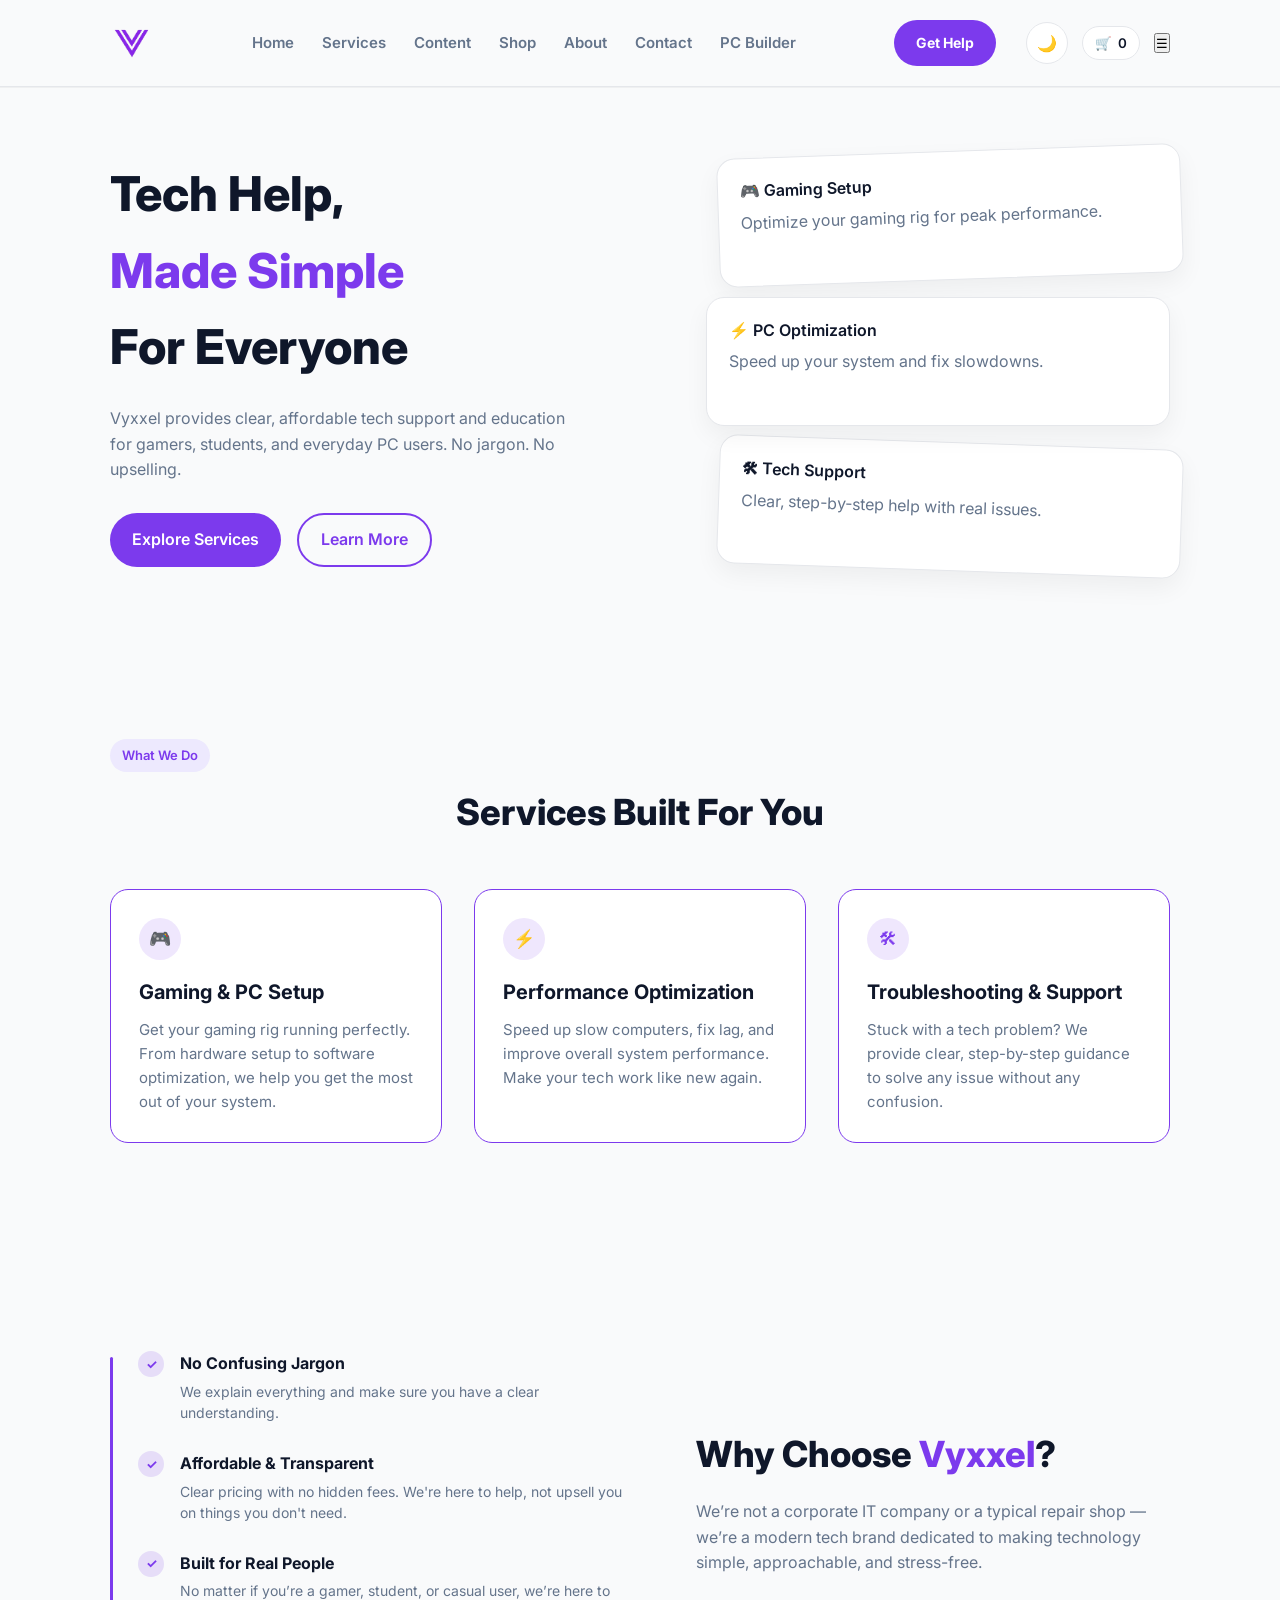
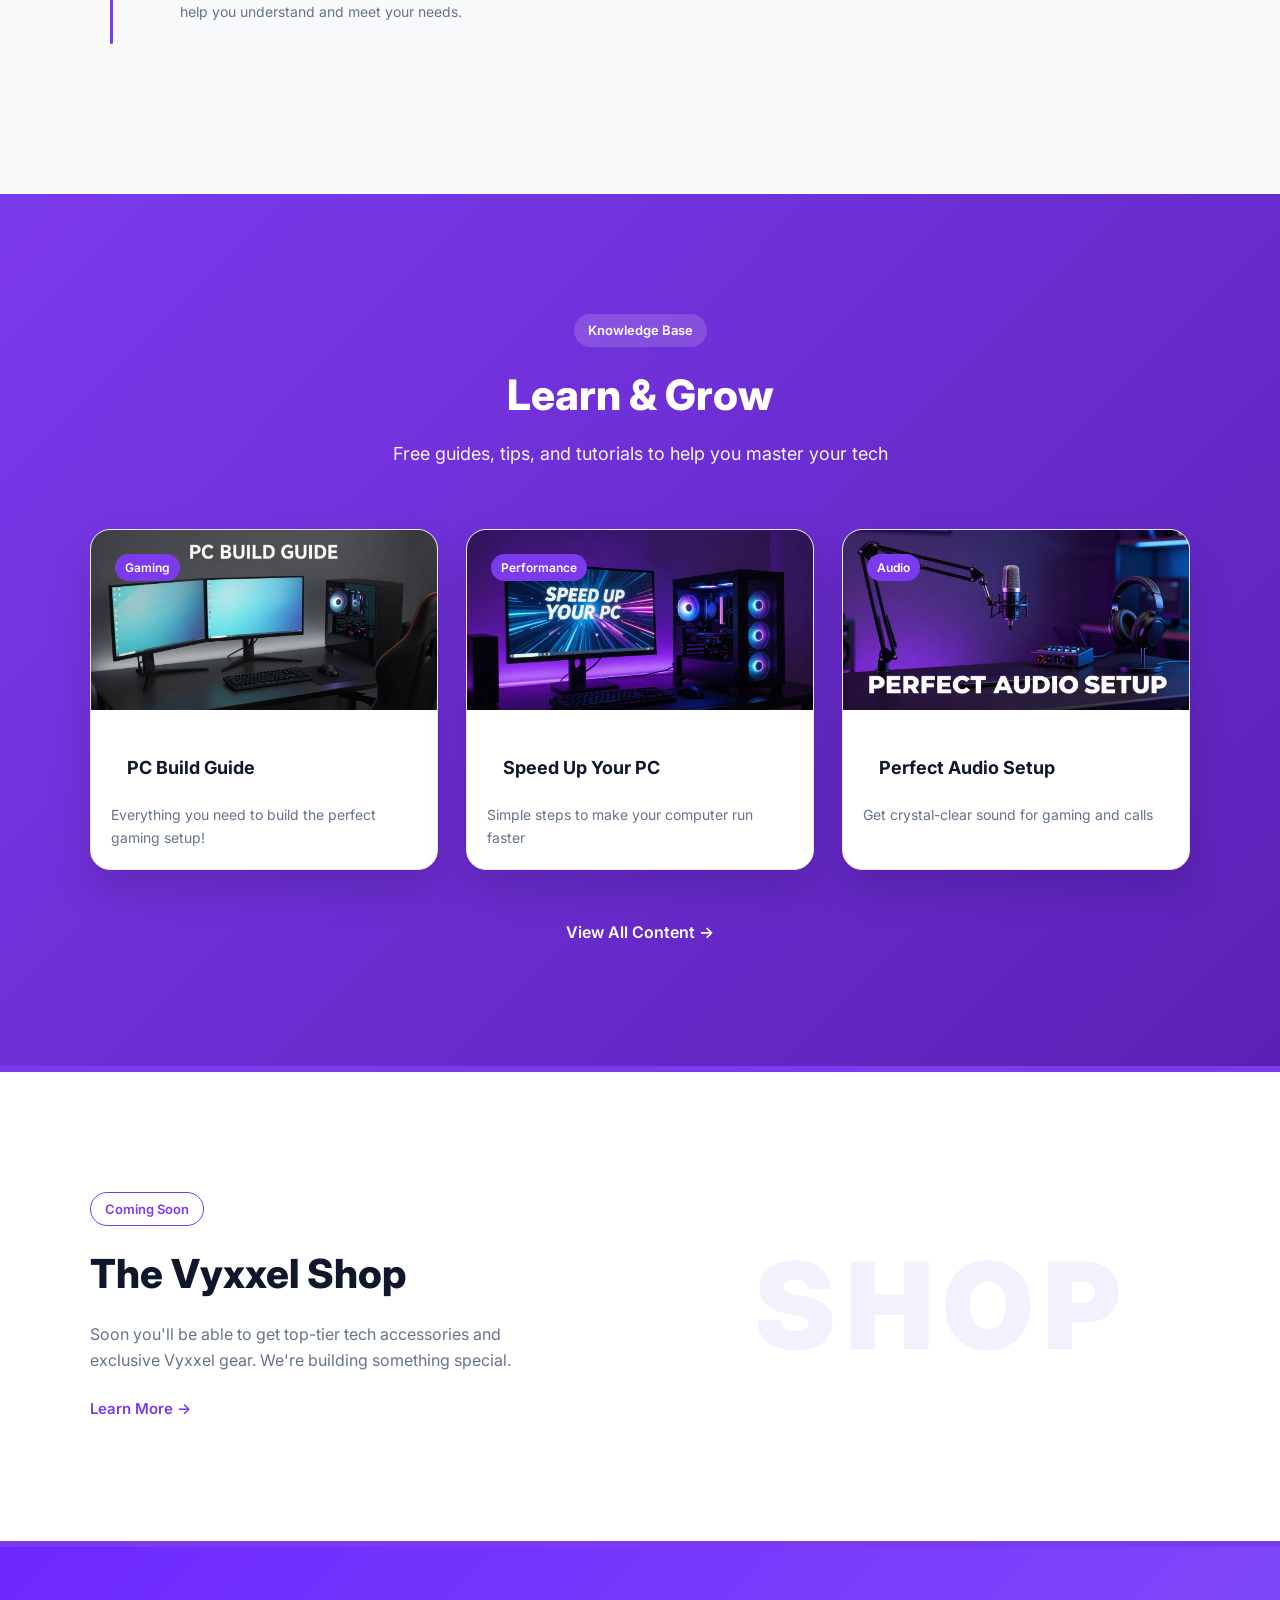
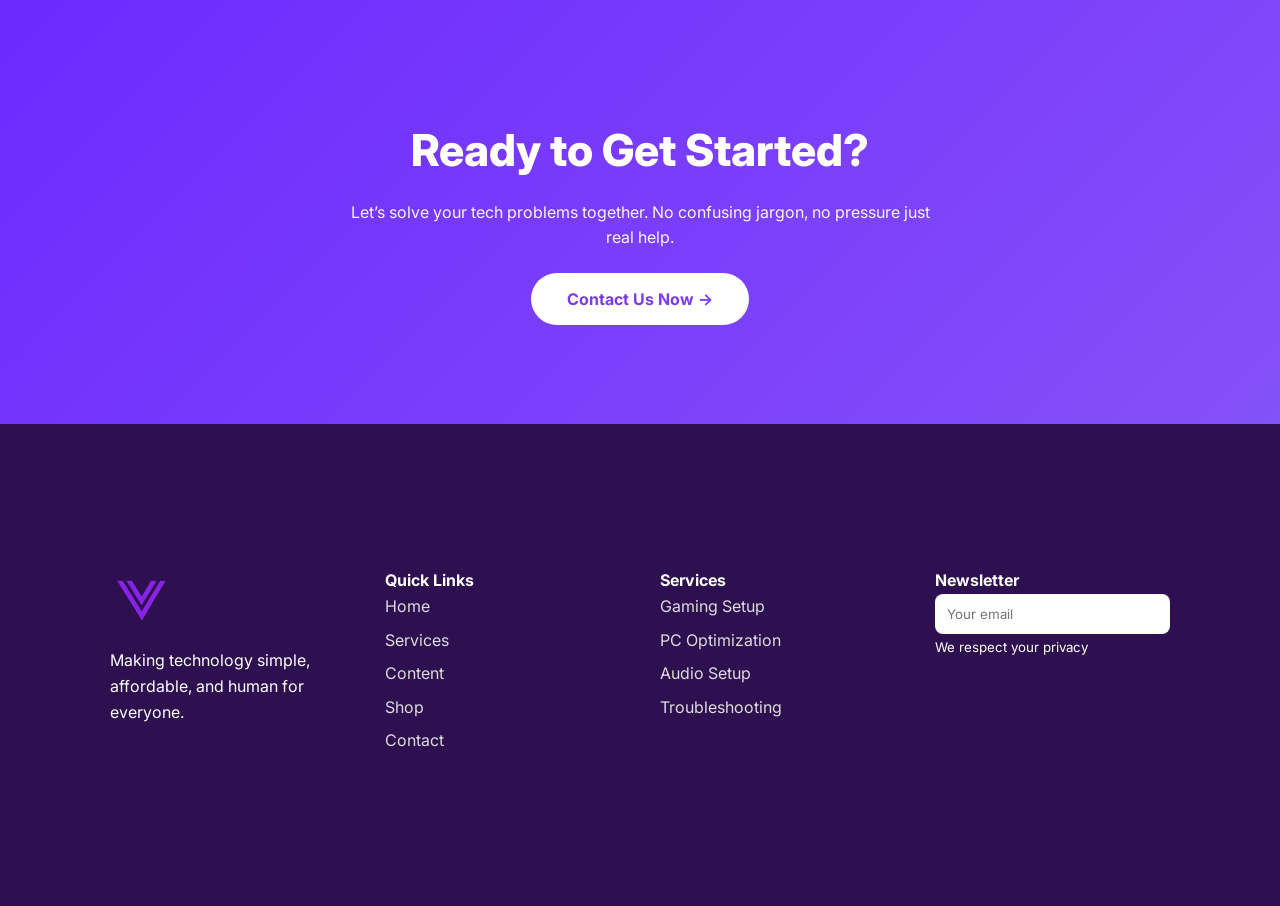
==== commit ef85c3df: "Add files via upload" ====
--- a/index.html
+++ b/index.html
@@ -46,9 +46,8 @@
     <div class="nav-actions">
       <a href="contact.html" class="nav-cta">Get Help</a>
       <button id="themeToggle" class="nav-theme-toggle" aria-label="Toggle dark mode">🌙</button>
-      <button class="nav-cart" onclick="openCart()">
-  🛒 <span id="cartCount">0</span>
-</button>
+      <button class="nav-cart" onclick="openCart()"> 🛒 <span id="cartCount">0</span> </button>
+      <button class="nav-hamburger" aria-label="Open menu">☰</button>
     </div>
 
   </div>
@@ -330,5 +329,38 @@
 <script src="js/cart.js"></script>
 <script src="js/shop.js"></script>
 
+<script>
+document.addEventListener('DOMContentLoaded', () => {
+  const hamburger = document.querySelector('.nav-hamburger');
+  const navLinks = document.querySelector('.nav-links');
+
+  if (!hamburger || !navLinks) return;
+
+  // Toggle menu on hamburger click
+  hamburger.addEventListener('click', (e) => {
+    e.stopPropagation(); // prevent document click
+    navLinks.classList.toggle('open');
+  });
+
+  // Close menu when clicking a link
+  navLinks.querySelectorAll('a').forEach(link => {
+    link.addEventListener('click', () => {
+      navLinks.classList.remove('open');
+    });
+  });
+
+  // Close menu when clicking outside
+  document.addEventListener('click', (e) => {
+    if (
+      navLinks.classList.contains('open') &&
+      !navLinks.contains(e.target) &&
+      !hamburger.contains(e.target)
+    ) {
+      navLinks.classList.remove('open');
+    }
+  });
+});
+</script>
+
 </body>
 </html>
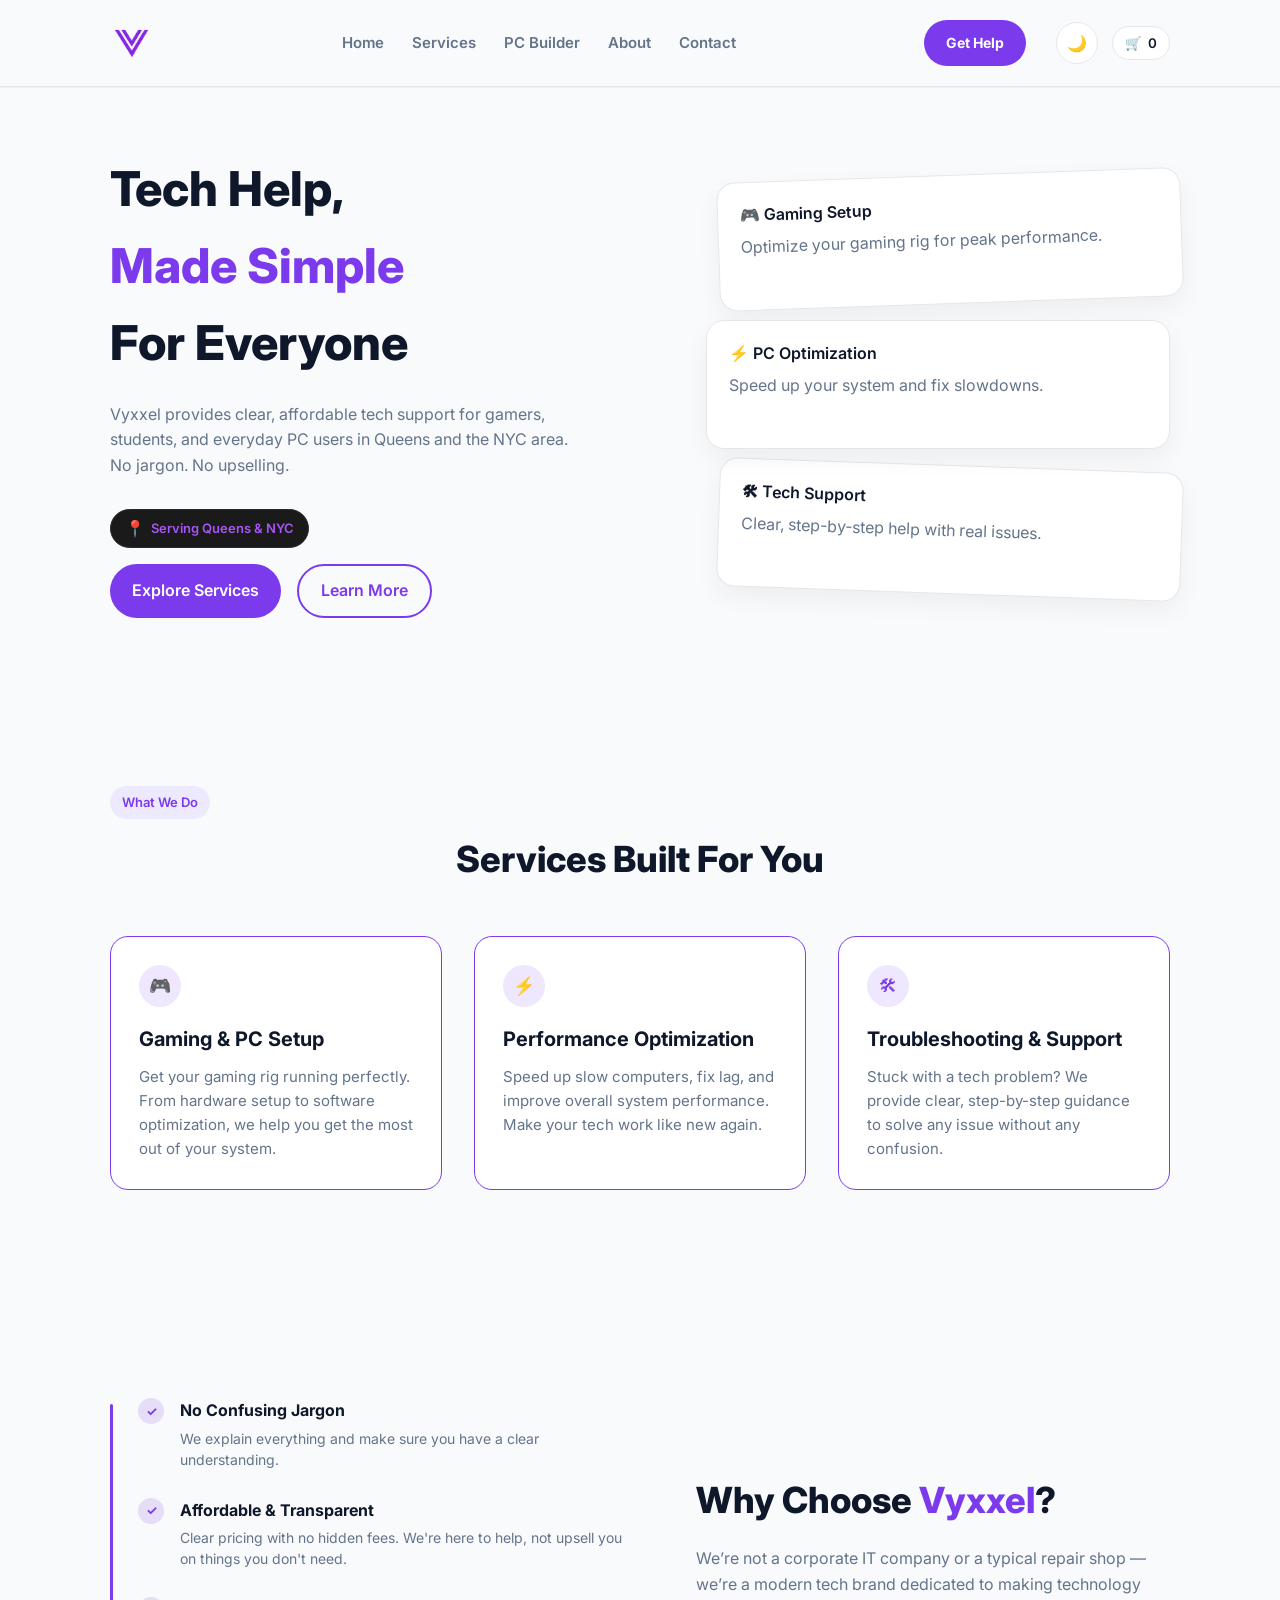
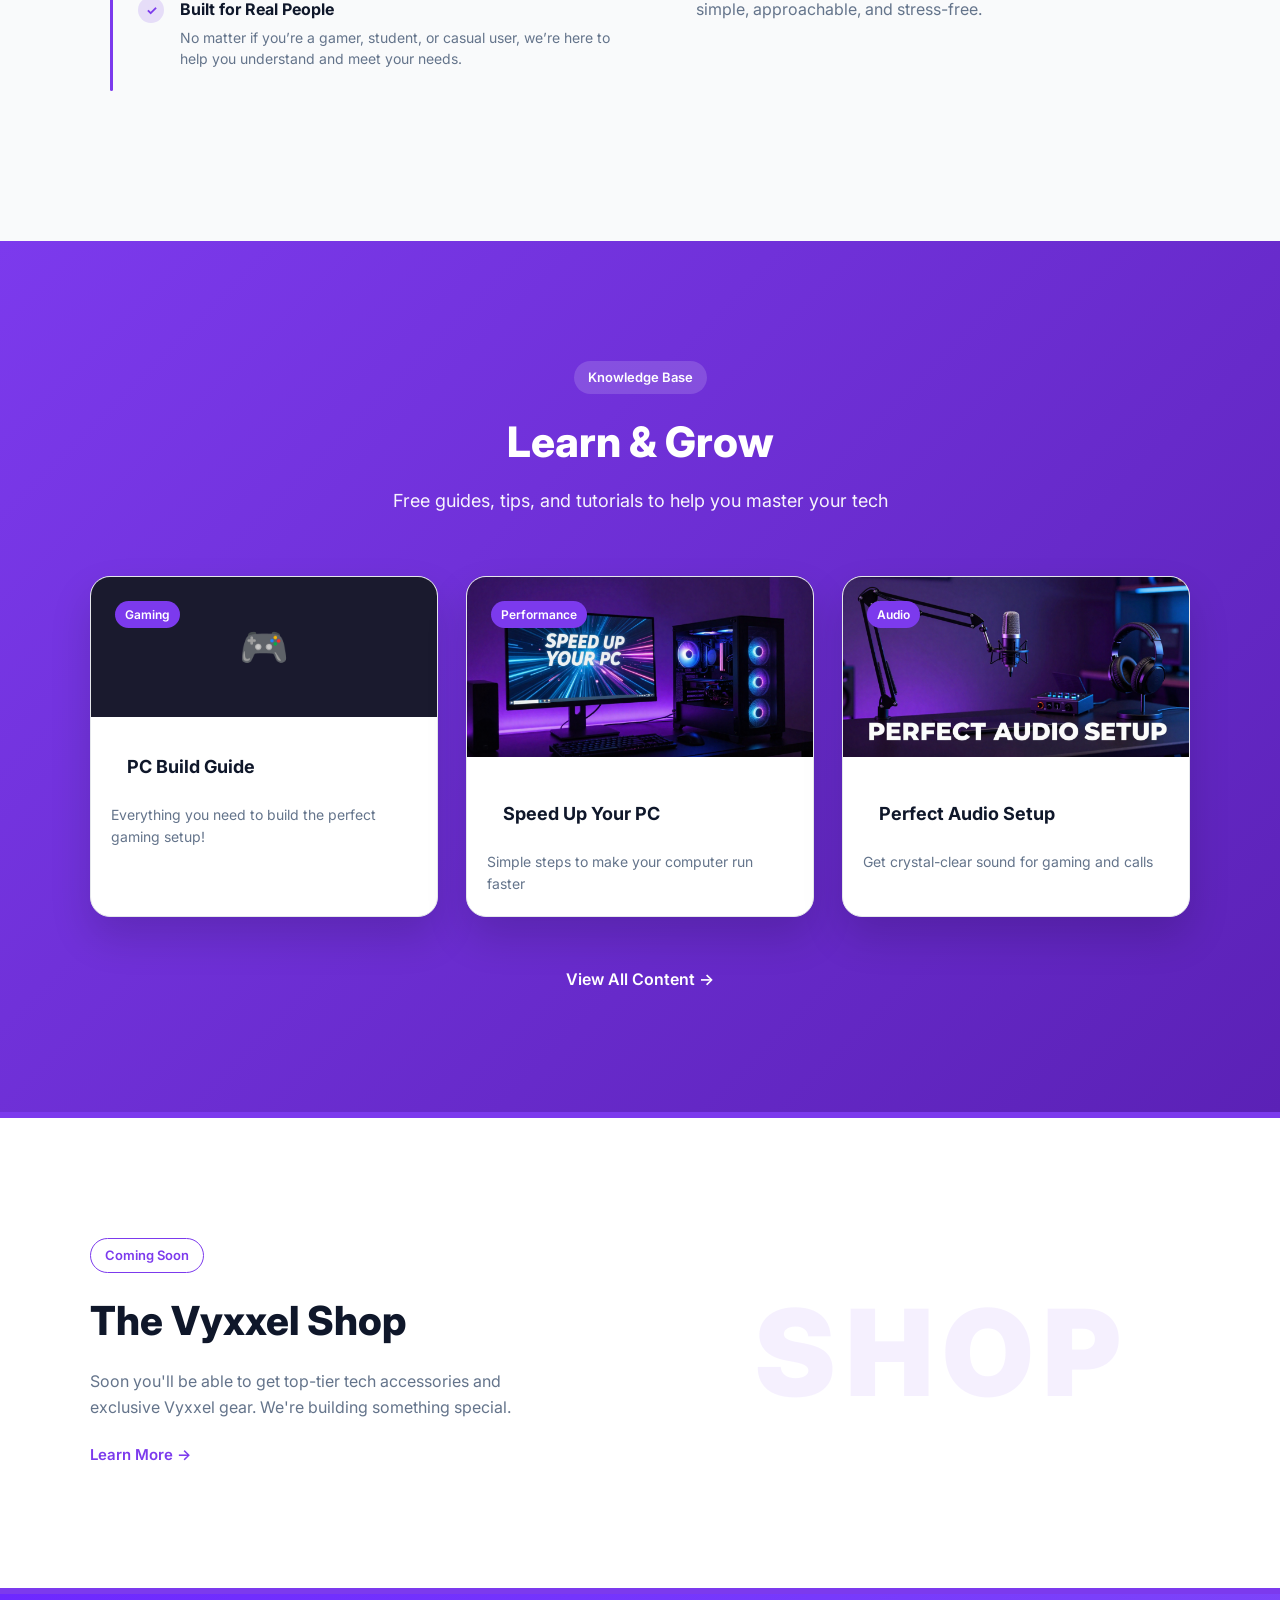
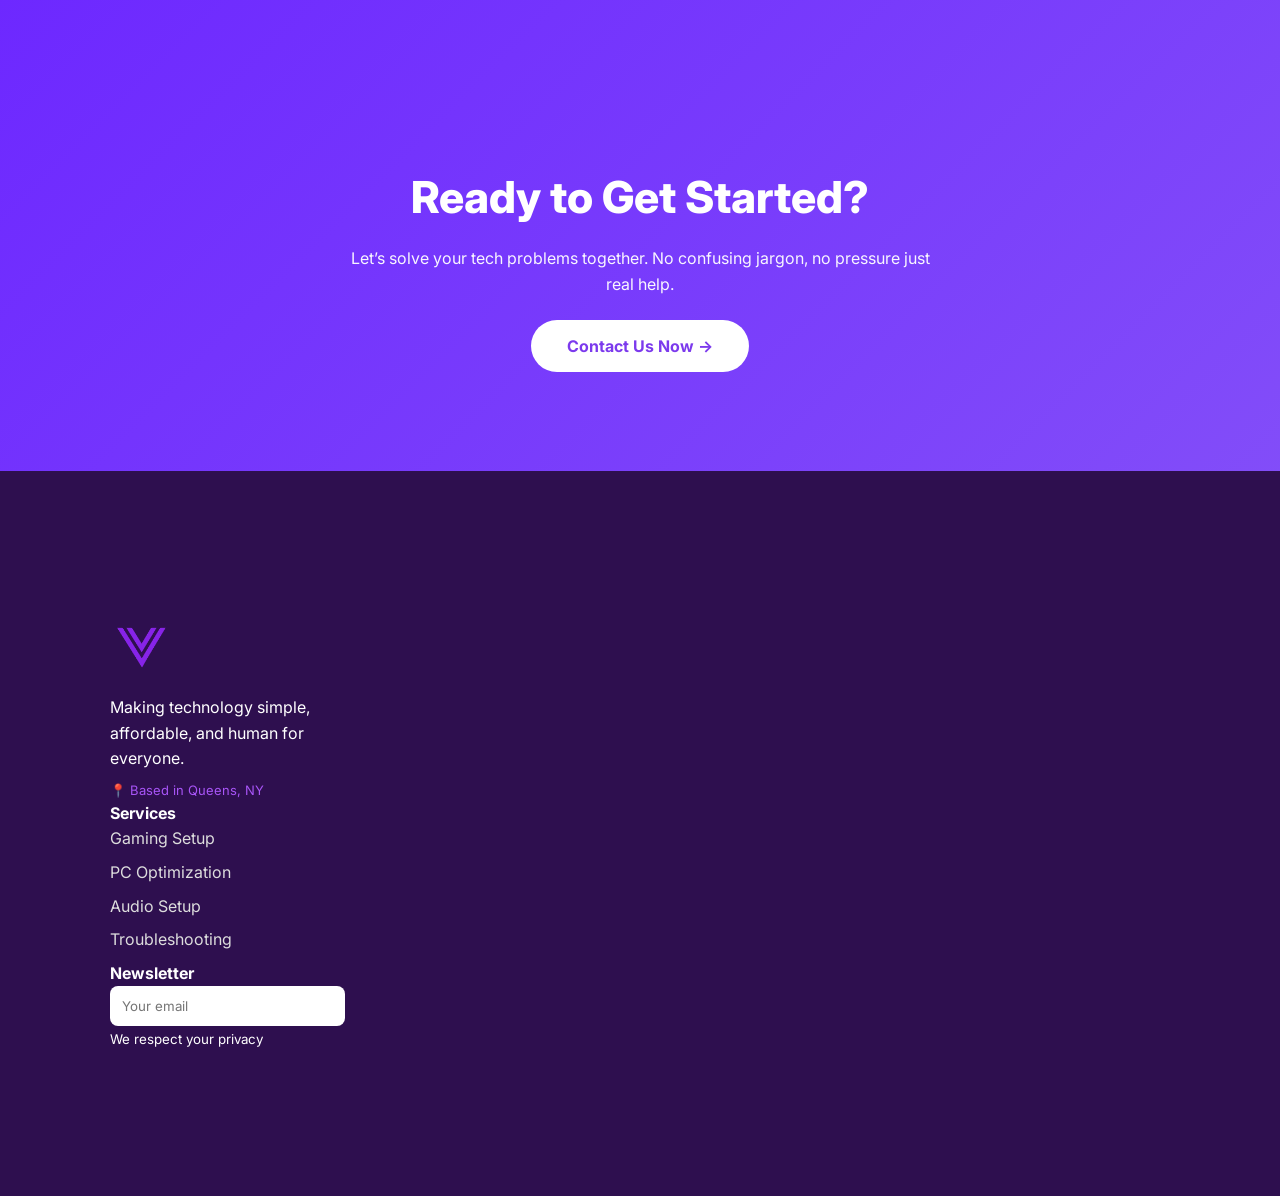
==== commit a609ceff: "Add files via upload" ====
--- a/index.html
+++ b/index.html
@@ -1,366 +1,359 @@
-<!DOCTYPE html>
-<html lang="en">
-<head>
-  <meta charset="UTF-8" />
-  <meta name="viewport" content="width=device-width, initial-scale=1.0"/>
-  <title>Vyxxel — Tech Help Made Simple</title>
-
-  <link href="https://fonts.googleapis.com/css2?family=Inter:wght@400;500;600;700;800&display=swap" rel="stylesheet">
-  <link rel="stylesheet" href="css/styles.css">
-  <!-- Favicons -->
-<link rel="icon" type="image/x-icon" href="assets/favicons/favicon.ico">
-<link rel="icon" type="image/png" sizes="16x16" href="assets/favicons/favicon-16x16.png">
-<link rel="icon" type="image/png" sizes="32x32" href="assets/favicons/favicon-32x32.png">
-
-<!-- Apple Touch Icon -->
-<link rel="apple-touch-icon" sizes="180x180" href="assets/favicons/apple-touch-icon.png">
-
-<!-- Android / PWA -->
-<link rel="manifest" href="assets/favicons/site.webmanifest">
-<link rel="icon" type="image/png" sizes="192x192" href="assets/favicons/android-chrome-192x192.png">
-<link rel="icon" type="image/png" sizes="512x512" href="assets/favicons/android-chrome-512x512.png">
-</head>
-<body>
-
-<!-- NAVBAR -->
-<header class="navbar">
-  <div class="nav-container">
-
-    <!-- Left -->
-    <a href="index.html" class="nav-logo">
-  <img src="assets/Vyxxel.png" alt="Vyxxel logo">
-</a>
-
-    <!-- Center -->
-    <nav class="nav-links">
-      <a href="index.html">Home</a>
-      <a href="services.html">Services</a>
-      <a href="content.html">Content</a>
-      <a href="shop.html" class="active">Shop</a>
-      <a href="about.html">About</a>
-      <a href="contact.html">Contact</a>
-      <a href="pc-builder.html">PC Builder</a>
-    </nav>
-
-    <!-- Right -->
-    <div class="nav-actions">
-      <a href="contact.html" class="nav-cta">Get Help</a>
-      <button id="themeToggle" class="nav-theme-toggle" aria-label="Toggle dark mode">🌙</button>
-      <button class="nav-cart" onclick="openCart()"> 🛒 <span id="cartCount">0</span> </button>
-      <button class="nav-hamburger" aria-label="Open menu">☰</button>
-    </div>
-
-  </div>
-</header>
-
-
-  <!-- HERO -->
-  <section class="container hero">
-    <div class="hero-text">
-      <h1>Tech Help,<br><span>Made Simple</span><br>For Everyone</h1>
-      <p>
-        Vyxxel provides clear, affordable tech support and education for gamers,
-        students, and everyday PC users. No jargon. No upselling.
-      </p>
-      <div class="buttons">
-        <a href="services.html" class="btn-primary">Explore Services</a>
-        <a href="about.html" class="btn-outline">Learn More</a>
-      </div>
-    </div>
-
-    <div class="hero-cards">
-      <div class="mini-card">
-        <h4>🎮 Gaming Setup</h4>
-        <p>Optimize your gaming rig for peak performance.</p>
-      </div>
-      <div class="mini-card">
-        <h4>⚡ PC Optimization</h4>
-        <p>Speed up your system and fix slowdowns.</p>
-      </div>
-      <div class="mini-card">
-        <h4>🛠 Tech Support</h4>
-        <p>Clear, step-by-step help with real issues.</p>
-      </div>
-    </div>
-  </section>
-
-<section class="home-services">
-  <div class="container">
-
-    <span class="badge">What We Do</span>
-    <h2 class="section-title">Services Built For You</h2>
-
-    <div class="service-card-grid">
-
-      <div class="service-card">
-        <div class="service-icon">🎮</div>
-        <h3>Gaming & PC Setup</h3>
-        <p>
-          Get your gaming rig running perfectly. From hardware setup to
-          software optimization, we help you get the most out of your system.
-        </p>
-      </div>
-
-      <div class="service-card">
-        <div class="service-icon">⚡</div>
-        <h3>Performance Optimization</h3>
-        <p>
-          Speed up slow computers, fix lag, and improve overall system
-          performance. Make your tech work like new again.
-        </p>
-      </div>
-
-      <div class="service-card">
-        <div class="service-icon">🛠</div>
-        <h3>Troubleshooting & Support</h3>
-        <p>
-          Stuck with a tech problem? We provide clear, step-by-step guidance
-          to solve any issue without any confusion.
-        </p>
-      </div>
-
-    </div>
-  </div>
-</section>
-
-<section class="why-vyxxel">
-  <div class="container why-grid">
-
-    <!-- LEFT FEATURES -->
-    <div class="why-features">
-
-      <div class="why-item">
-        <span class="check">✓</span>
-        <div>
-          <h4>No Confusing Jargon</h4>
-          <p>
-            We explain everything and make sure you have a clear understanding.
-          </p>
-        </div>
-      </div>
-
-      <div class="why-item">
-        <span class="check">✓</span>
-        <div>
-          <h4>Affordable & Transparent</h4>
-          <p>
-            Clear pricing with no hidden fees. We're here to help, not upsell
-            you on things you don't need.
-          </p>
-        </div>
-      </div>
-
-      <div class="why-item">
-        <span class="check">✓</span>
-        <div>
-          <h4>Built for Real People</h4>
-          <p>
-            No matter if you’re a gamer, student, or casual user, we’re here to help you understand and meet your needs.
-          </p>
-        </div>
-      </div>
-
-    </div>
-
-    <!-- RIGHT TEXT -->
-    <div class="why-text">
-      <h2>Why Choose <span>Vyxxel</span>?</h2>
-      <p>
-        We’re not a corporate IT company or a typical repair shop — we’re a modern tech brand dedicated to making technology simple, approachable, and stress-free.
-      </p>
-    </div>
-
-  </div>
-</section>
-
-  <!-- CONTENT / KNOWLEDGE BASE -->
-<section class="content-section">
-  <span class="content-badge">Knowledge Base</span>
-  <h2>Learn & Grow</h2>
-  <p class="content-subtext">
-    Free guides, tips, and tutorials to help you master your tech
-  </p>
-
-<div class="content-cards">
-
-  <a href="articles/gaming-setup.html" class="content-card">
-    <img src="articles/assets/pcbuildguide.pdf" alt="Gaming Setup">
-    <div class="content-body">
-      <span class="tag">Gaming</span>
-      <h3>PC Build Guide</h3>
-      <p>Everything you need to build the perfect gaming setup!</p>
-    </div>
-  </a>
-
-  <a href="articles/speed-up-pc.html" class="content-card">
-    <img src="articles/assets/speedupyourpc.png" alt="PC Performance">
-    <div class="content-body">
-      <span class="tag">Performance</span>
-      <h3>Speed Up Your PC</h3>
-      <p>Simple steps to make your computer run faster</p>
-    </div>
-  </a>
-
-  <a href="articles/perfect-audio.html" class="content-card">
-    <img src="articles/assets/perfectaudiosetup.png" alt="Audio Setup">
-    <div class="content-body">
-      <span class="tag">Audio</span>
-      <h3>Perfect Audio Setup</h3>
-      <p>Get crystal-clear sound for gaming and calls</p>
-    </div>
-  </a>
-
-</div>
-
-
-  <a href="content.html" class="content-link">
-    View All Content →
-  </a>
-</section>
-
-  <!-- SHOP PREVIEW -->
-<section class="shop-preview">
-  <div class="shop-container">
-    <div class="shop-text">
-      <span class="shop-badge">Coming Soon</span>
-      <h2>The Vyxxel Shop</h2>
-      <p>
-        Soon you'll be able to get top-tier tech accessories
-        and exclusive Vyxxel gear. We're building something special.
-      </p>
-      <a href="shop.html" class="shop-link">Learn More →</a>
-    </div>
-
-    <div class="shop-visual">
-      <span>SHOP</span>
-    </div>
-  </div>
-</section>
-
-<section class="cta-footer">
-
- <div class="cta">
-    <div class="cta-inner">
-      <h2>Ready to Get Started?</h2>
-      <p>
-        Let’s solve your tech problems together.
-        No confusing jargon, no pressure just real help.
-      </p>
-      <a href="contact.html" class="cta-btn">
-        Contact Us Now →
-      </a>
-    </div>
-  </div>
-
-  <!-- FOOTER -->
-    <footer class="footer">
-    <div class="container footer-grid">
-
-      <div>
-        <div class="footer-logo">
-  <img src="assets/Vyxxel.png" alt="Vyxxel logo">
-</div>
-        <p>Making technology simple, affordable, and human for everyone.</p>
-      </div>
-
-      <div>
-        <h4>Quick Links</h4>
-        <a href="index.html">Home</a>
-        <a href="services.html">Services</a>
-        <a href="content.html">Content</a>
-        <a href="shop.html">Shop</a>
-        <a href="contact.html">Contact</a>
-      </div>
-
-      <div>
-        <h4>Services</h4>
-        <a href="services.html">Gaming Setup</a>
-        <a href="services.html">PC Optimization</a>
-        <a href="services.html">Audio Setup</a>
-        <a href="services.html">Troubleshooting</a>
-      </div>
-
-      <div>
-        <h4>Newsletter</h4>
-        <input type="email" placeholder="Your email">
-        <small>We respect your privacy</small>
-      </div>
-
-    </div>
-  </footer>
-
-    <!-- GET NOTIFIED -->
-<div id="notifyModal" class="notify-modal">
-  <div class="notify-box">
-    <button class="notify-close" onclick="closeNotify()">✕</button>
-
-    <h2>Get Notified</h2>
-    <p>Be the first to know when we launch new products and exclusive drops.</p>
-
-    <input type="email" placeholder="Enter your email">
-    <button class="btn-primary">Notify Me</button>
-  </div>
-</div>
-
-<div id="cartDrawer" class="cart-drawer">
-
-  <div class="cart-header">
-    <h3>Your Cart</h3>
-    <button class="cart-close" onclick="closeCart()">✕</button>
-  </div>
-
-  <ul id="cartItems" class="cart-items"></ul>
-
-<button class="btn-primary cart-action" onclick="goToBooking()">
-  Request Booking →
-</button>
-<div class="helper-chip">
-  <span>🔒</span>
-  <span>Nothing here is final — we’ll review it with you.</span>
-</div>
-
-</div>
-
-<div id="toast" class="toast"></div>
-
-</section>
-
-<script src="js/theme.js"></script>
-<script src="js/cart.js"></script>
-<script src="js/shop.js"></script>
-
-<script>
-document.addEventListener('DOMContentLoaded', () => {
-  const hamburger = document.querySelector('.nav-hamburger');
-  const navLinks = document.querySelector('.nav-links');
-
-  if (!hamburger || !navLinks) return;
-
-  // Toggle menu on hamburger click
-  hamburger.addEventListener('click', (e) => {
-    e.stopPropagation(); // prevent document click
-    navLinks.classList.toggle('open');
-  });
-
-  // Close menu when clicking a link
-  navLinks.querySelectorAll('a').forEach(link => {
-    link.addEventListener('click', () => {
-      navLinks.classList.remove('open');
-    });
-  });
-
-  // Close menu when clicking outside
-  document.addEventListener('click', (e) => {
-    if (
-      navLinks.classList.contains('open') &&
-      !navLinks.contains(e.target) &&
-      !hamburger.contains(e.target)
-    ) {
-      navLinks.classList.remove('open');
-    }
-  });
-});
-</script>
-
-</body>
+<!DOCTYPE html>
+<html lang="en">
+<head>
+  <meta charset="UTF-8" />
+  <meta name="viewport" content="width=device-width, initial-scale=1.0"/>
+  <title>Vyxxel — Tech Help Made Simple</title>
+
+  <link href="https://fonts.googleapis.com/css2?family=Inter:wght@400;500;600;700;800&display=swap" rel="stylesheet">
+  <link rel="stylesheet" href="css/styles.css">
+  <!-- Favicons -->
+<link rel="icon" type="image/x-icon" href="assets/favicons/favicon.ico">
+<link rel="icon" type="image/png" sizes="16x16" href="assets/favicons/favicon-16x16.png">
+<link rel="icon" type="image/png" sizes="32x32" href="assets/favicons/favicon-32x32.png">
+
+<!-- Apple Touch Icon -->
+<link rel="apple-touch-icon" sizes="180x180" href="assets/favicons/apple-touch-icon.png">
+
+<!-- Android / PWA -->
+<link rel="manifest" href="assets/favicons/site.webmanifest">
+<link rel="icon" type="image/png" sizes="192x192" href="assets/favicons/android-chrome-192x192.png">
+<link rel="icon" type="image/png" sizes="512x512" href="assets/favicons/android-chrome-512x512.png">
+</head>
+<body>
+
+<!-- NAVBAR -->
+<header class="navbar">
+  <div class="nav-container">
+
+    <!-- Left -->
+    <a href="index.html" class="nav-logo">
+  <img src="assets/Vyxxel.png" alt="Vyxxel logo">
+</a>
+
+    <!-- Center -->
+    <nav class="nav-links">
+      <a href="index.html">Home</a>
+      <a href="services.html">Services</a>
+      <a href="pc-builder.html">PC Builder</a>
+      <a href="about.html">About</a>
+      <a href="contact.html">Contact</a>
+    </nav>
+
+    <!-- Right -->
+    <div class="nav-actions">
+      <a href="contact.html" class="nav-cta">Get Help</a>
+      <button id="themeToggle" class="nav-theme-toggle" aria-label="Toggle dark mode">🌙</button>
+      <button class="nav-cart" onclick="openCart()"> 🛒 <span id="cartCount">0</span> </button>
+      <button class="nav-hamburger" aria-label="Open menu">☰</button>
+    </div>
+
+  </div>
+</header>
+
+
+  <!-- HERO -->
+  <section class="container hero">
+    <div class="hero-text">
+      <h1>Tech Help,<br><span>Made Simple</span><br>For Everyone</h1>
+      <p>
+        Vyxxel provides clear, affordable tech support for gamers,
+        students, and everyday PC users in Queens and the NYC area. No jargon. No upselling.
+      </p>
+      <div style="display:inline-flex; align-items:center; gap:6px; background:#1a1a1a; border:1px solid #2a2a2a; border-radius:20px; padding:6px 14px; margin-bottom:16px;">
+        <span>📍</span>
+        <span style="color:#a855f7; font-size:13px; font-weight:600;">Serving Queens & NYC</span>
+      </div>
+      <div class="buttons">
+        <a href="services.html" class="btn-primary">Explore Services</a>
+        <a href="about.html" class="btn-outline">Learn More</a>
+      </div>
+    </div>
+
+    <div class="hero-cards">
+      <div class="mini-card">
+        <h4>🎮 Gaming Setup</h4>
+        <p>Optimize your gaming rig for peak performance.</p>
+      </div>
+      <div class="mini-card">
+        <h4>⚡ PC Optimization</h4>
+        <p>Speed up your system and fix slowdowns.</p>
+      </div>
+      <div class="mini-card">
+        <h4>🛠 Tech Support</h4>
+        <p>Clear, step-by-step help with real issues.</p>
+      </div>
+    </div>
+  </section>
+
+<section class="home-services">
+  <div class="container">
+
+    <span class="badge">What We Do</span>
+    <h2 class="section-title">Services Built For You</h2>
+
+    <div class="service-card-grid">
+
+      <div class="service-card">
+        <div class="service-icon">🎮</div>
+        <h3>Gaming & PC Setup</h3>
+        <p>
+          Get your gaming rig running perfectly. From hardware setup to
+          software optimization, we help you get the most out of your system.
+        </p>
+      </div>
+
+      <div class="service-card">
+        <div class="service-icon">⚡</div>
+        <h3>Performance Optimization</h3>
+        <p>
+          Speed up slow computers, fix lag, and improve overall system
+          performance. Make your tech work like new again.
+        </p>
+      </div>
+
+      <div class="service-card">
+        <div class="service-icon">🛠</div>
+        <h3>Troubleshooting & Support</h3>
+        <p>
+          Stuck with a tech problem? We provide clear, step-by-step guidance
+          to solve any issue without any confusion.
+        </p>
+      </div>
+
+    </div>
+  </div>
+</section>
+
+<section class="why-vyxxel">
+  <div class="container why-grid">
+
+    <!-- LEFT FEATURES -->
+    <div class="why-features">
+
+      <div class="why-item">
+        <span class="check">✓</span>
+        <div>
+          <h4>No Confusing Jargon</h4>
+          <p>
+            We explain everything and make sure you have a clear understanding.
+          </p>
+        </div>
+      </div>
+
+      <div class="why-item">
+        <span class="check">✓</span>
+        <div>
+          <h4>Affordable & Transparent</h4>
+          <p>
+            Clear pricing with no hidden fees. We're here to help, not upsell
+            you on things you don't need.
+          </p>
+        </div>
+      </div>
+
+      <div class="why-item">
+        <span class="check">✓</span>
+        <div>
+          <h4>Built for Real People</h4>
+          <p>
+            No matter if you’re a gamer, student, or casual user, we’re here to help you understand and meet your needs.
+          </p>
+        </div>
+      </div>
+
+    </div>
+
+    <!-- RIGHT TEXT -->
+    <div class="why-text">
+      <h2>Why Choose <span>Vyxxel</span>?</h2>
+      <p>
+        We’re not a corporate IT company or a typical repair shop — we’re a modern tech brand dedicated to making technology simple, approachable, and stress-free.
+      </p>
+    </div>
+
+  </div>
+</section>
+
+  <!-- CONTENT / KNOWLEDGE BASE -->
+<section class="content-section">
+  <span class="content-badge">Knowledge Base</span>
+  <h2>Learn & Grow</h2>
+  <p class="content-subtext">
+    Free guides, tips, and tutorials to help you master your tech
+  </p>
+
+<div class="content-cards">
+
+  <a href="articles/gaming-setup.html" class="content-card">
+    <div style="height:140px; background:#1a1a2e; display:flex; align-items:center; justify-content:center; font-size:40px; border-radius:8px 8px 0 0;">🎮</div>
+    <div class="content-body">
+      <span class="tag">Gaming</span>
+      <h3>PC Build Guide</h3>
+      <p>Everything you need to build the perfect gaming setup!</p>
+    </div>
+  </a>
+
+  <a href="articles/speed-up-pc.html" class="content-card">
+    <img src="articles/assets/speedupyourpc.png" alt="PC Performance">
+    <div class="content-body">
+      <span class="tag">Performance</span>
+      <h3>Speed Up Your PC</h3>
+      <p>Simple steps to make your computer run faster</p>
+    </div>
+  </a>
+
+  <a href="articles/perfect-audio.html" class="content-card">
+    <img src="articles/assets/perfectaudiosetup.png" alt="Audio Setup">
+    <div class="content-body">
+      <span class="tag">Audio</span>
+      <h3>Perfect Audio Setup</h3>
+      <p>Get crystal-clear sound for gaming and calls</p>
+    </div>
+  </a>
+
+</div>
+
+
+  <a href="content.html" class="content-link">
+    View All Content →
+  </a>
+</section>
+
+  <!-- SHOP PREVIEW -->
+<section class="shop-preview">
+  <div class="shop-container">
+    <div class="shop-text">
+      <span class="shop-badge">Coming Soon</span>
+      <h2>The Vyxxel Shop</h2>
+      <p>
+        Soon you'll be able to get top-tier tech accessories
+        and exclusive Vyxxel gear. We're building something special.
+      </p>
+      <a href="shop.html" class="shop-link">Learn More →</a>
+    </div>
+
+    <div class="shop-visual">
+      <span>SHOP</span>
+    </div>
+  </div>
+</section>
+
+<section class="cta-footer">
+
+ <div class="cta">
+    <div class="cta-inner">
+      <h2>Ready to Get Started?</h2>
+      <p>
+        Let’s solve your tech problems together.
+        No confusing jargon, no pressure just real help.
+      </p>
+      <a href="contact.html" class="cta-btn">
+        Contact Us Now →
+      </a>
+    </div>
+  </div>
+
+  <!-- FOOTER -->
+    <footer class="footer">
+    <div class="container footer-grid">
+
+      <div>
+        <div class="footer-logo">
+  <img src="assets/Vyxxel.png" alt="Vyxxel logo">
+</div>
+        <p>Making technology simple, affordable, and human for everyone.</p>
+        <p style="color:#a855f7; font-size:13px; margin-top:8px;">📍 Based in Queens, NY</p>
+
+      <div>
+        <h4>Services</h4>
+        <a href="services.html">Gaming Setup</a>
+        <a href="services.html">PC Optimization</a>
+        <a href="services.html">Audio Setup</a>
+        <a href="services.html">Troubleshooting</a>
+      </div>
+
+      <div>
+        <h4>Newsletter</h4>
+        <input type="email" placeholder="Your email">
+        <small>We respect your privacy</small>
+      </div>
+
+    </div>
+  </footer>
+
+    <!-- GET NOTIFIED -->
+<div id="notifyModal" class="notify-modal">
+  <div class="notify-box">
+    <button class="notify-close" onclick="closeNotify()">✕</button>
+
+    <h2>Get Notified</h2>
+    <p>Be the first to know when we launch new products and exclusive drops.</p>
+
+    <input type="email" placeholder="Enter your email">
+    <button class="btn-primary">Notify Me</button>
+  </div>
+</div>
+
+<div id="cartDrawer" class="cart-drawer">
+
+  <div class="cart-header">
+    <h3>Your Cart</h3>
+    <button class="cart-close" onclick="closeCart()">✕</button>
+  </div>
+
+  <ul id="cartItems" class="cart-items"></ul>
+
+<button class="btn-primary cart-action" onclick="goToBooking()">
+  Request Booking →
+</button>
+<div class="helper-chip">
+  <span>🔒</span>
+  <span>Nothing here is final — we’ll review it with you.</span>
+</div>
+
+</div>
+
+<div id="toast" class="toast"></div>
+
+</section>
+
+<script src="js/theme.js"></script>
+<script src="js/cart.js"></script>
+<script src="js/shop.js"></script>
+
+<script>
+document.addEventListener('DOMContentLoaded', () => {
+  const hamburger = document.querySelector('.nav-hamburger');
+  const navLinks = document.querySelector('.nav-links');
+
+  if (!hamburger || !navLinks) return;
+
+  // Toggle menu on hamburger click
+  hamburger.addEventListener('click', (e) => {
+    e.stopPropagation(); // prevent document click
+    navLinks.classList.toggle('open');
+  });
+
+  // Close menu when clicking a link
+  navLinks.querySelectorAll('a').forEach(link => {
+    link.addEventListener('click', () => {
+      navLinks.classList.remove('open');
+    });
+  });
+
+  // Close menu when clicking outside
+  document.addEventListener('click', (e) => {
+    if (
+      navLinks.classList.contains('open') &&
+      !navLinks.contains(e.target) &&
+      !hamburger.contains(e.target)
+    ) {
+      navLinks.classList.remove('open');
+    }
+  });
+});
+</script>
+
+</body>
 </html>
--- a/css/styles.css
+++ b/css/styles.css
@@ -1,3 +1,8 @@
+html, body {
+  max-width: 100%;
+  overflow-x: hidden;
+}
+
 :root {
   --purple: #7c3aed;
   --purple-dark: #5b21b6;
@@ -160,9 +165,23 @@
 }
 
 /* MOBILE NAV */
-@media (max-width: 900px) {
+@media (max-width: 768px) {
+  header {
+    flex-direction: column;
+    align-items: flex-start;
+    gap: 1rem;
+  }
+
   .nav-links {
-    display: none;
+    flex-direction: column;
+    width: 100%;
+    gap: 0.75rem;
+  }
+
+  .header-actions {
+    width: 100%;
+    justify-content: flex-start;
+    gap: 0.75rem;
   }
 }
 
@@ -349,6 +368,33 @@
   display: grid;
   grid-template-columns: repeat(3, 1fr);
   gap: 24px;
+}
+
+.services-layout {
+  display: grid;
+  grid-template-columns: 320px 1fr;
+  gap: 48px;
+  align-items: flex-start;
+}
+
+.service-content {
+  position: relative;
+}
+
+.service-content::before {
+  content: "";
+  position: absolute;
+  left: -24px;
+  top: 0;
+  bottom: 0;
+  width: 2px;
+  background: linear-gradient(
+    to bottom,
+    transparent,
+    var(--purple),
+    transparent
+  );
+  opacity: 0.4;
 }
 
 .service-card {
@@ -671,6 +717,7 @@
   }
 }
 
+
 .footer {
   background: #2e0f4f;
   color: white;
@@ -710,10 +757,40 @@
   }
 }
 
+/* SERVICES PAGE DESKTOP LAYOUT */
 .services-grid {
   display: grid;
-  grid-template-columns: 260px 1fr;
-  gap: 60px;
+  grid-template-columns: 300px 1fr;
+  gap: 56px;
+  align-items: flex-start;
+}
+
+/* Right-side service details container */
+.service-details {
+  position: relative;
+}
+
+/* Visual anchor line */
+.service-details::before {
+  content: "";
+  position: absolute;
+  left: -28px;
+  top: 0;
+  bottom: 0;
+  width: 2px;
+  background: linear-gradient(
+    to bottom,
+    transparent,
+    var(--purple),
+    transparent
+  );
+  opacity: 0.35;
+}
+
+@media (max-width: 768px) {
+  .services-grid {
+    grid-template-columns: 1fr !important;
+  }
 }
 
 .services-hero {
@@ -859,7 +936,6 @@
   justify-content: center;
 }
 
-
 .pricing {
   padding: 72px 20px;
   padding-bottom: 48px;
@@ -867,6 +943,14 @@
   text-align: center;
 }
 
+.pricing-card {
+  display: flex;
+  flex-direction: column;
+  justify-content: space-between;
+  min-height: 260px;
+  text-align: center;
+}
+
 .pricing h2 {
   font-size: 36px;
   font-weight: 800;
@@ -880,8 +964,41 @@
 
 .pricing-grid {
   display: grid;
-  grid-template-columns: repeat(3, 1fr);
+  grid-template-columns: repeat(3, minmax(260px, 1fr));
   gap: 32px;
+  align-items: stretch;
+  justify-content: center;
+}
+
+@media (max-width: 768px) {
+
+  .pricing-grid {
+    grid-template-columns: 1fr;
+    gap: 24px;
+  }
+
+  .pricing-card {
+    transform: none !important;
+    max-width: 100%;
+    margin: 0 auto;
+  }
+
+  .pricing-card.featured {
+    transform: none !important;
+    box-shadow: 0 20px 40px rgba(124, 58, 237, 0.25);
+  }
+}
+
+@media (max-width: 768px) {
+  .pricing-card.featured {
+    border-radius: 24px;
+  }
+}
+
+.pricing-card.featured {
+  transform: scale(1.05);
+  box-shadow: 0 30px 60px rgba(124, 58, 237, 0.35);
+  border: none;
 }
 
 .pricing-card {
@@ -2031,4 +2148,83 @@
 
 .helper-chip span {
   opacity: 0.9;
-}+}
+
+/* ===== MOBILE HARD OVERRIDES ===== */
+@media (max-width: 768px) {
+
+  /* Switch navbar from grid to flex */
+  .nav-container {
+    display: flex !important;
+    align-items: center !important;
+    justify-content: space-between !important;
+  }
+
+  /* Hide desktop nav links */
+  .nav-links a {
+    font-size: 16px;
+    font-weight: 600;
+    padding: 10px 0;
+  }
+
+  .nav-links.open {
+    display: flex;
+  }
+
+  /* Show hamburger */
+  .nav-hamburger {
+    display: block !important;
+    font-size: 24px;
+  }
+
+  /* Reduce actions so hamburger fits */
+  .nav-actions {
+    gap: 10px;
+  }
+
+  .navbar {
+    position: sticky;
+    top: 0;
+    z-index: 1000;
+  }
+
+  .nav-links {
+    position: absolute;
+    top: 100%;
+    left: 0;
+    right: 0;
+
+    background: color-mix(in srgb, var(--bg) 92%, transparent);
+    backdrop-filter: blur(12px);
+
+    padding: 1rem 1.25rem;
+    display: none;
+    flex-direction: column;
+    gap: 0.75rem;
+
+    border-bottom: 1px solid var(--border);
+    z-index: 999;
+  }
+}
+
+@media (max-width: 768px) {
+
+  .service-card-grid {
+    grid-template-columns: 1fr !important;
+  }
+
+  .service-card {
+    max-width: 340px;
+    margin-inline: auto;
+  }
+}
+
+/* Hamburger button */
+.nav-hamburger {
+  display: none;
+  background: none;
+  border: none;
+  font-size: 22px;
+  cursor: pointer;
+  color: var(--text);
+}
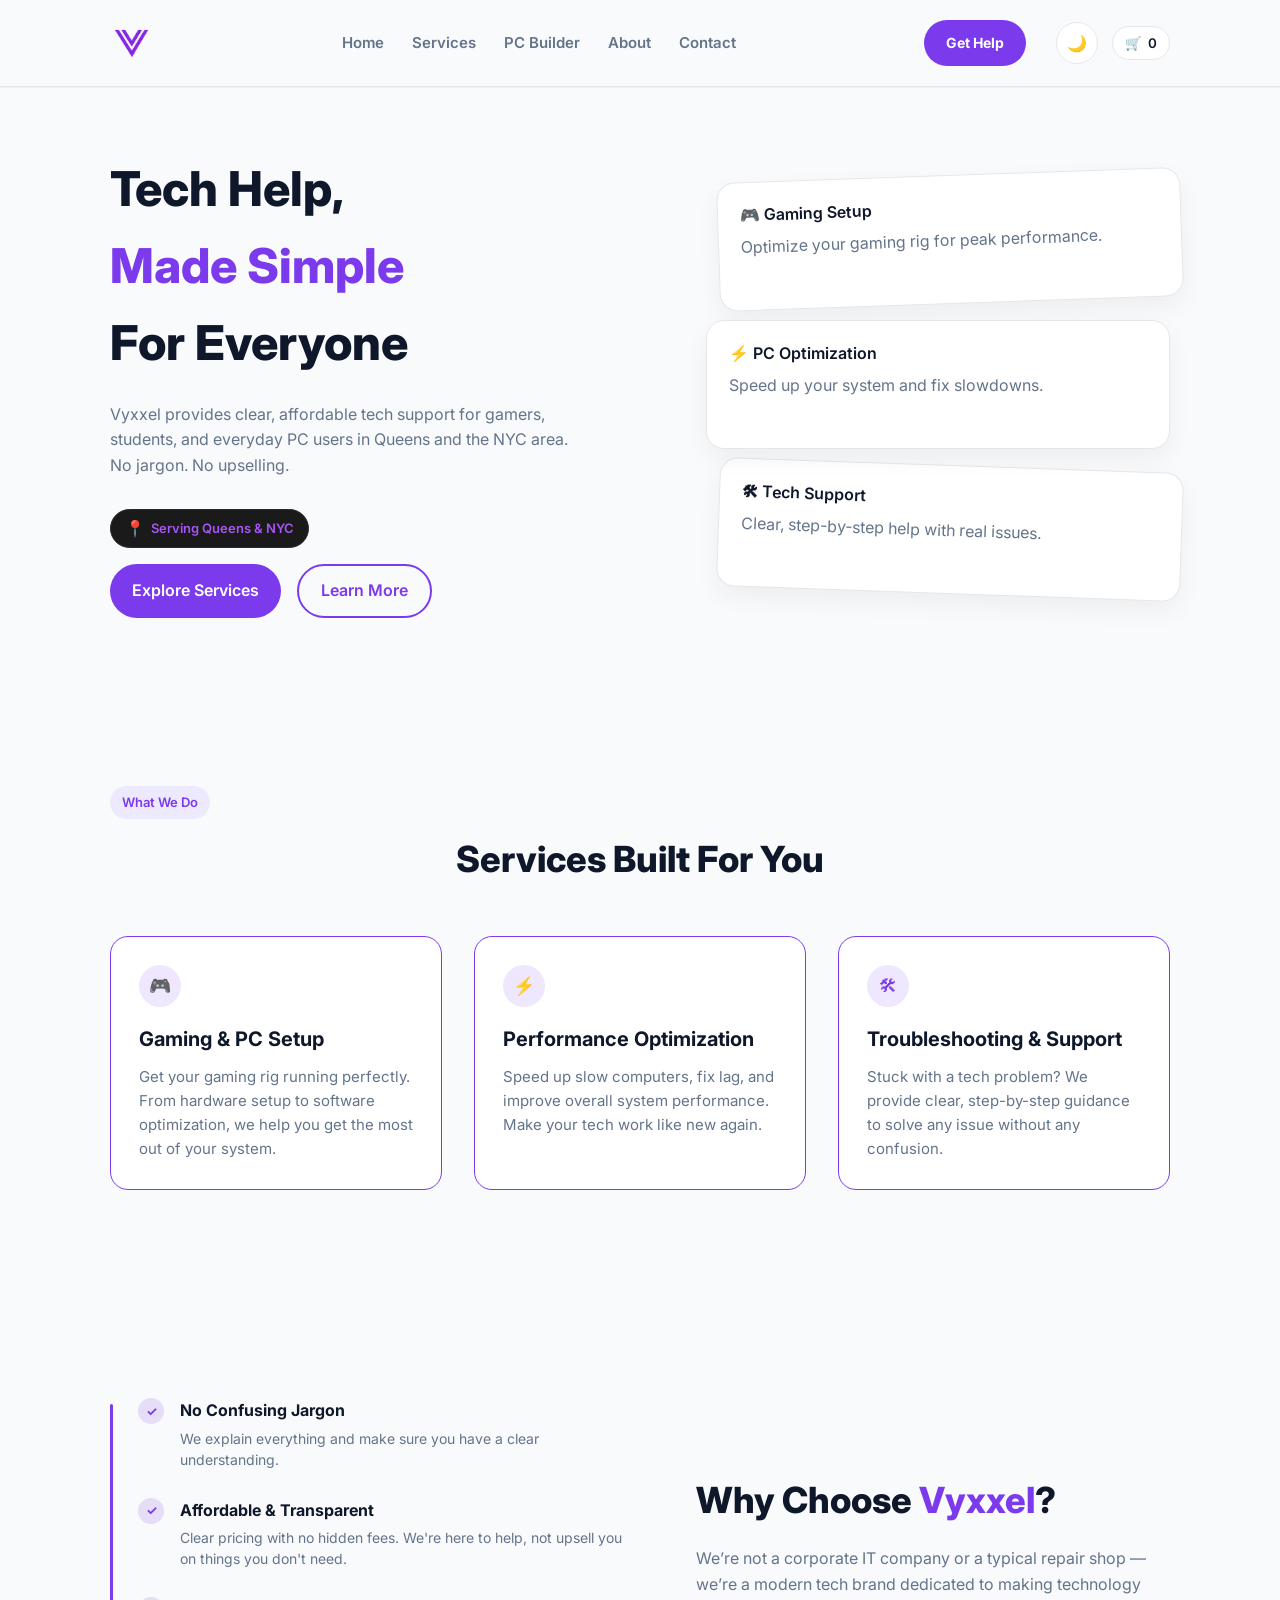
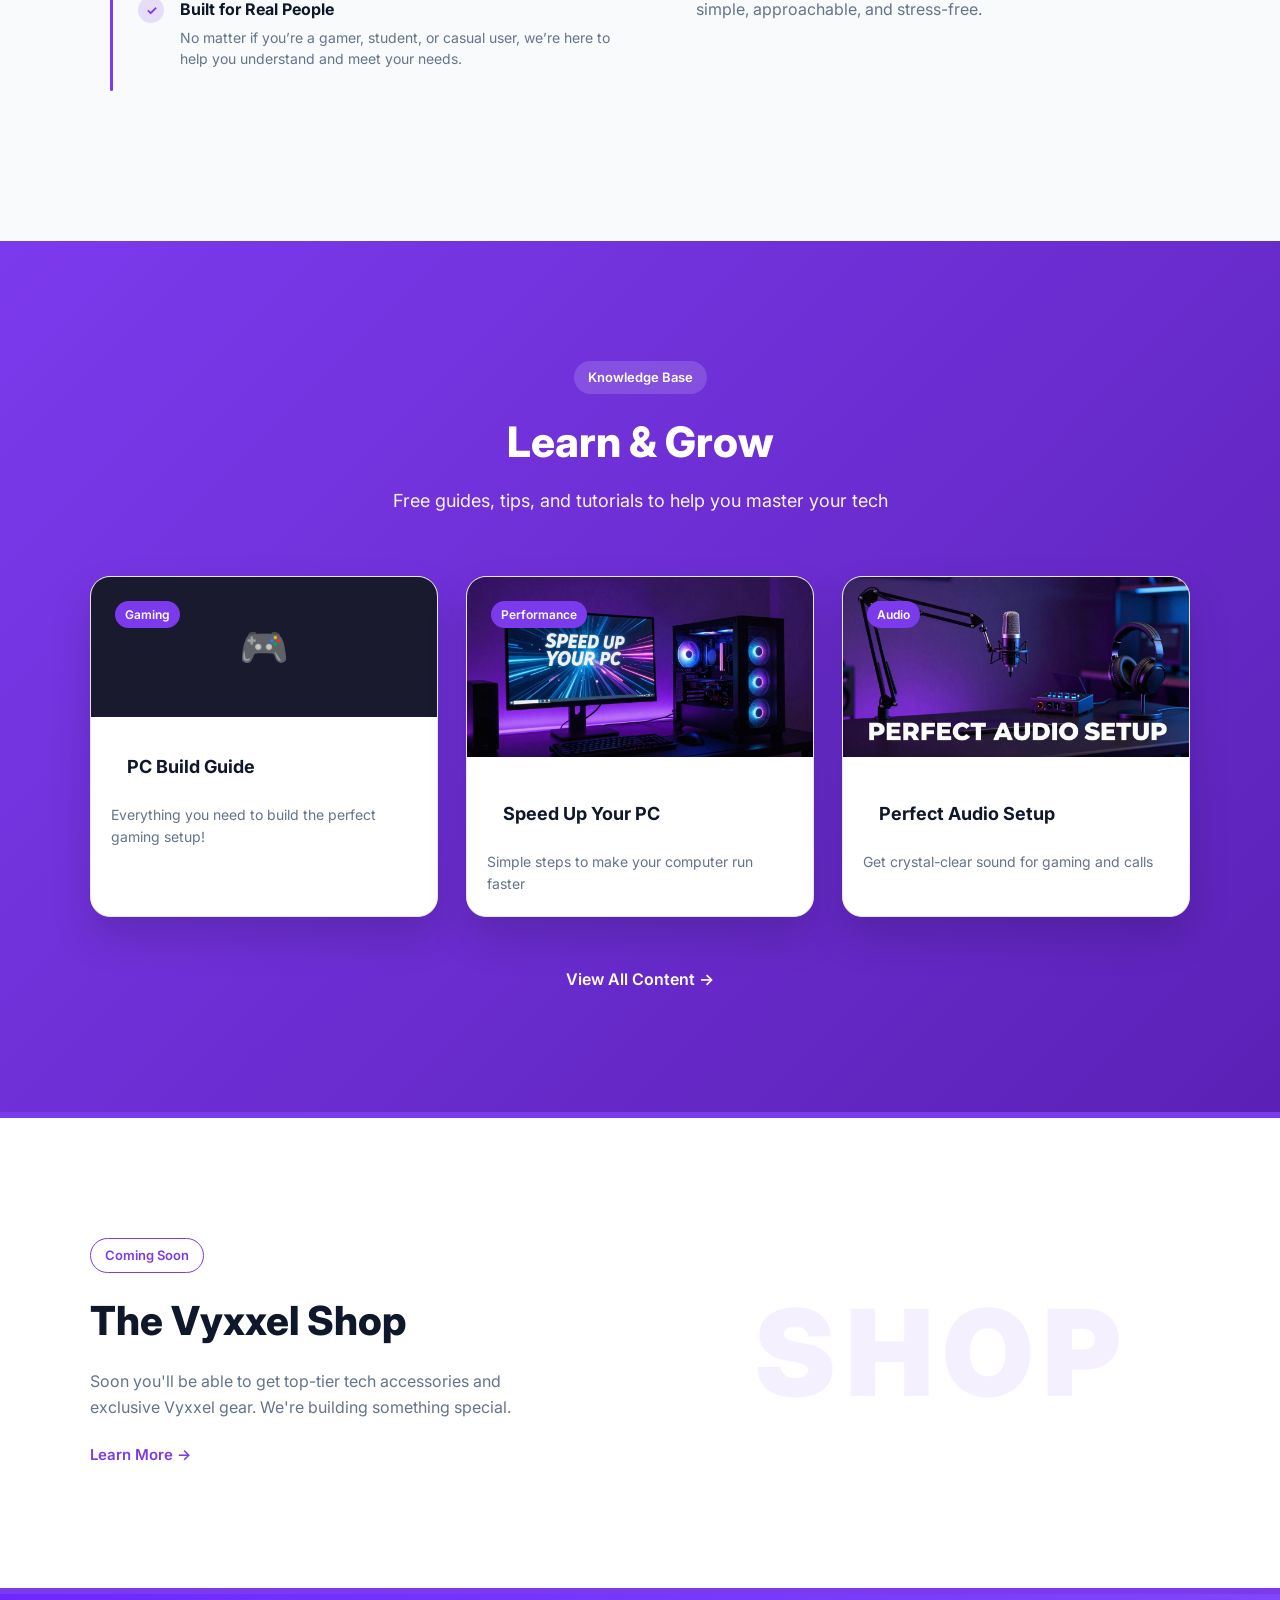
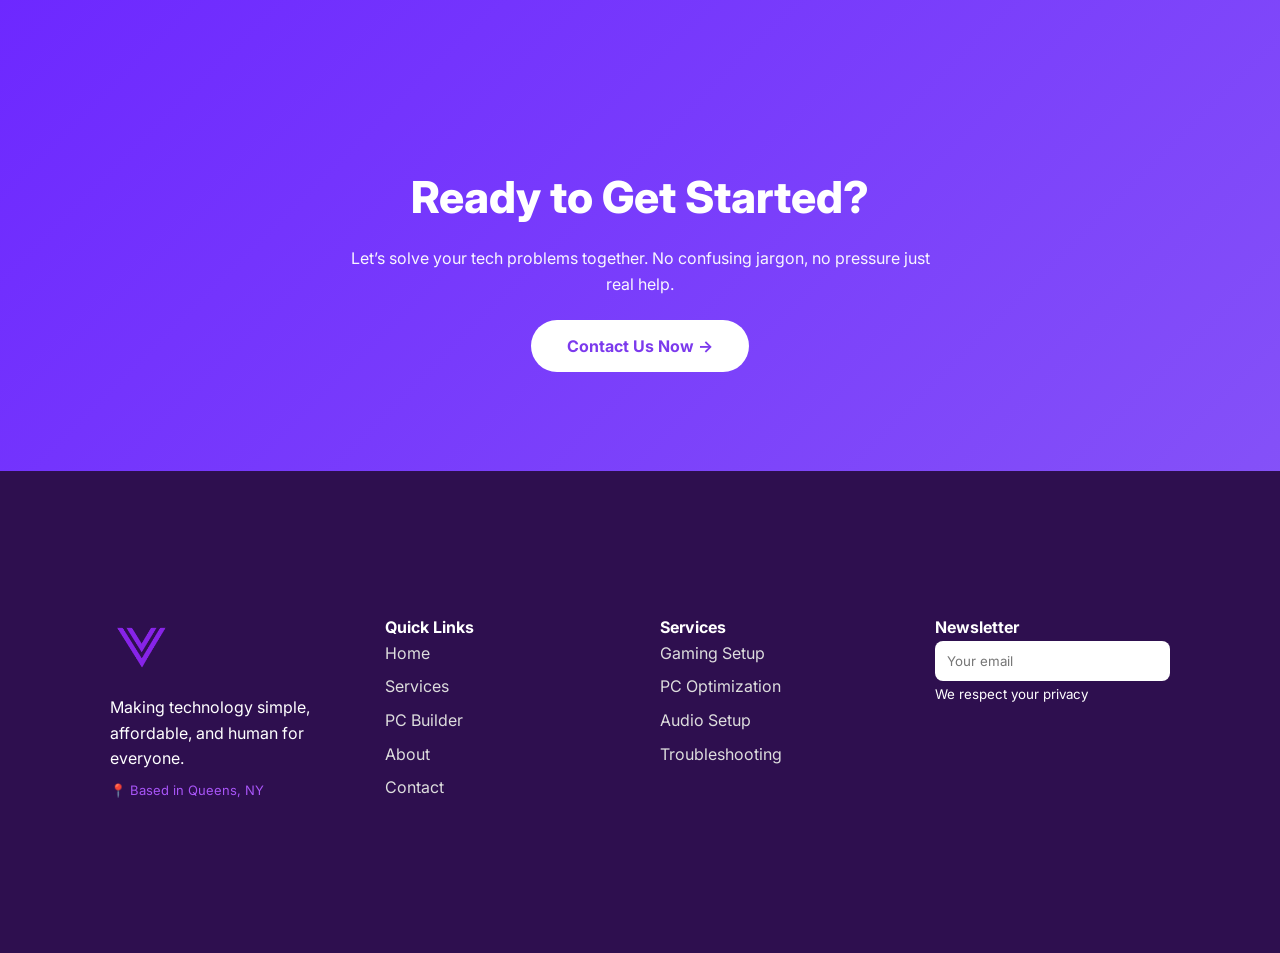
==== commit 5c14ebbe: "Add files via upload" ====
--- a/index.html
+++ b/index.html
@@ -264,6 +264,16 @@
 </div>
         <p>Making technology simple, affordable, and human for everyone.</p>
         <p style="color:#a855f7; font-size:13px; margin-top:8px;">📍 Based in Queens, NY</p>
+      </div>
+
+      <div>
+        <h4>Quick Links</h4>
+        <a href="index.html">Home</a>
+        <a href="services.html">Services</a>
+        <a href="pc-builder.html">PC Builder</a>
+        <a href="about.html">About</a>
+        <a href="contact.html">Contact</a>
+      </div>
 
       <div>
         <h4>Services</h4>
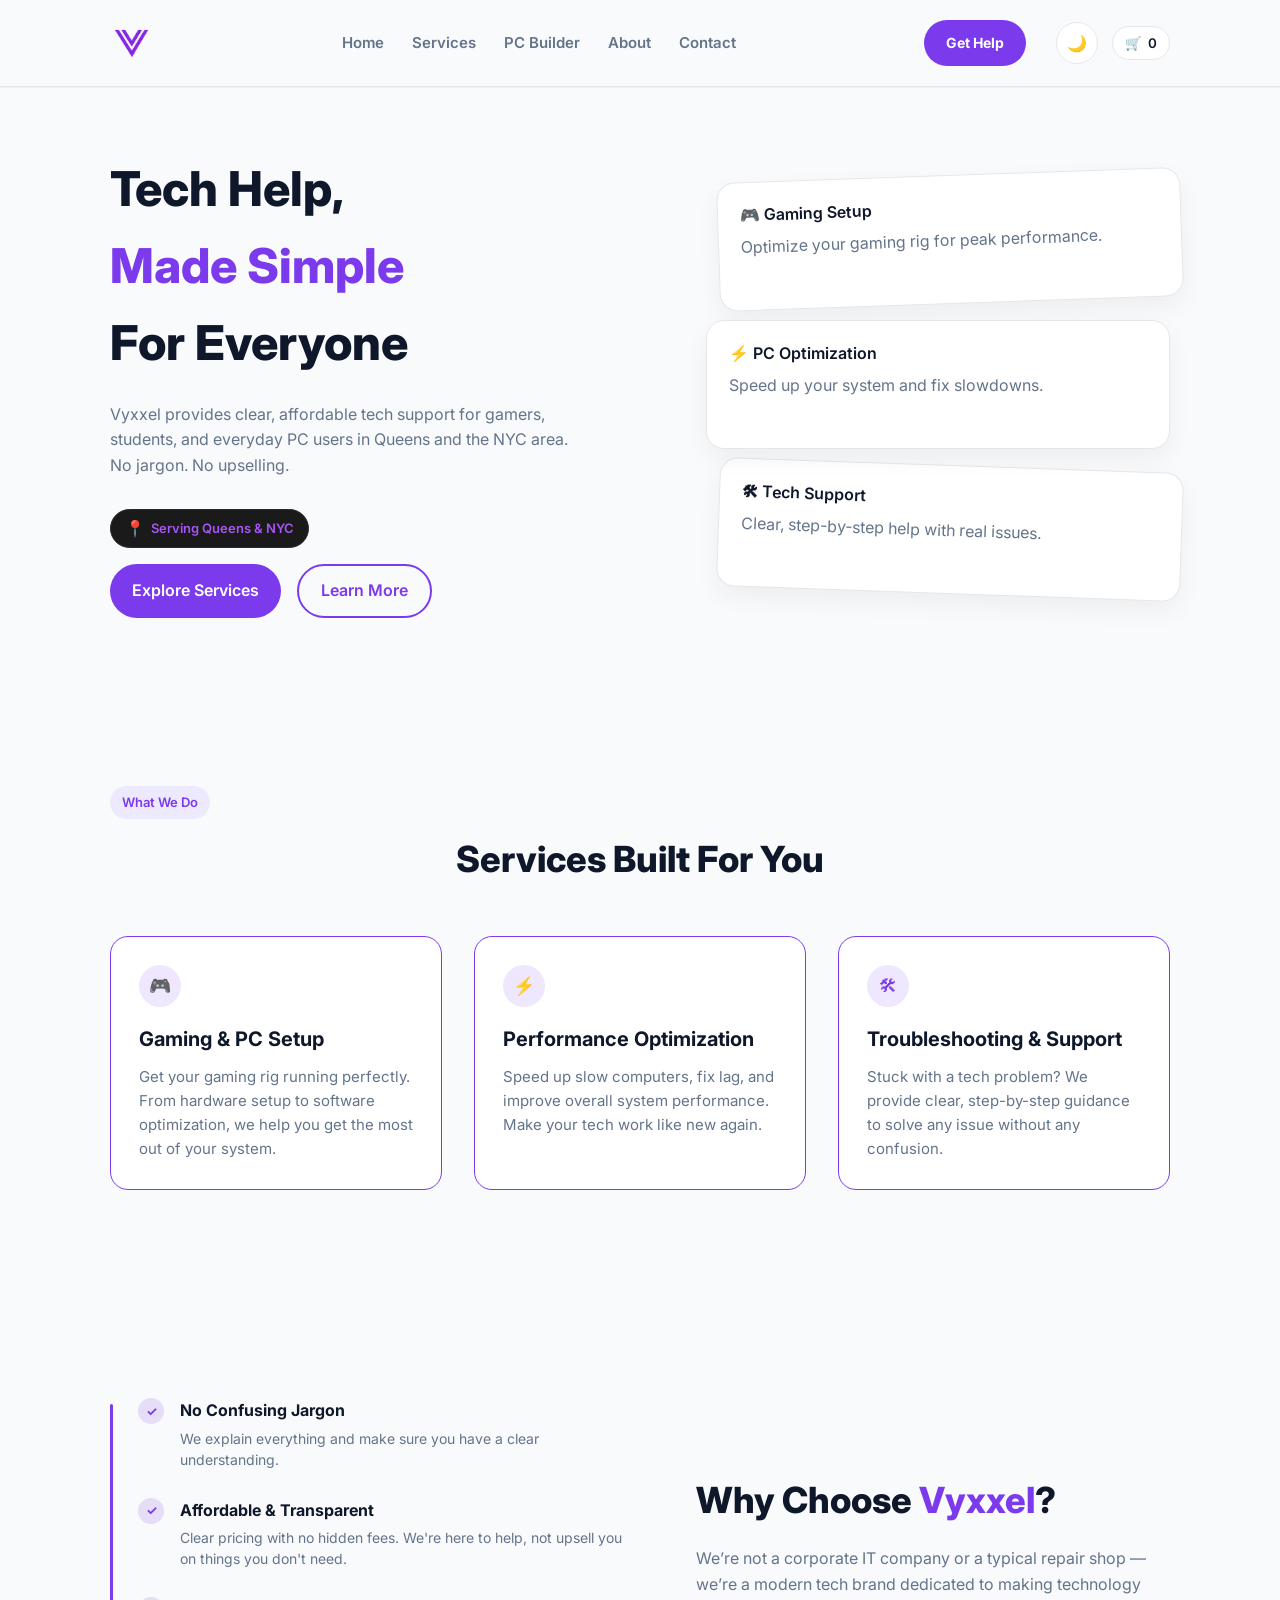
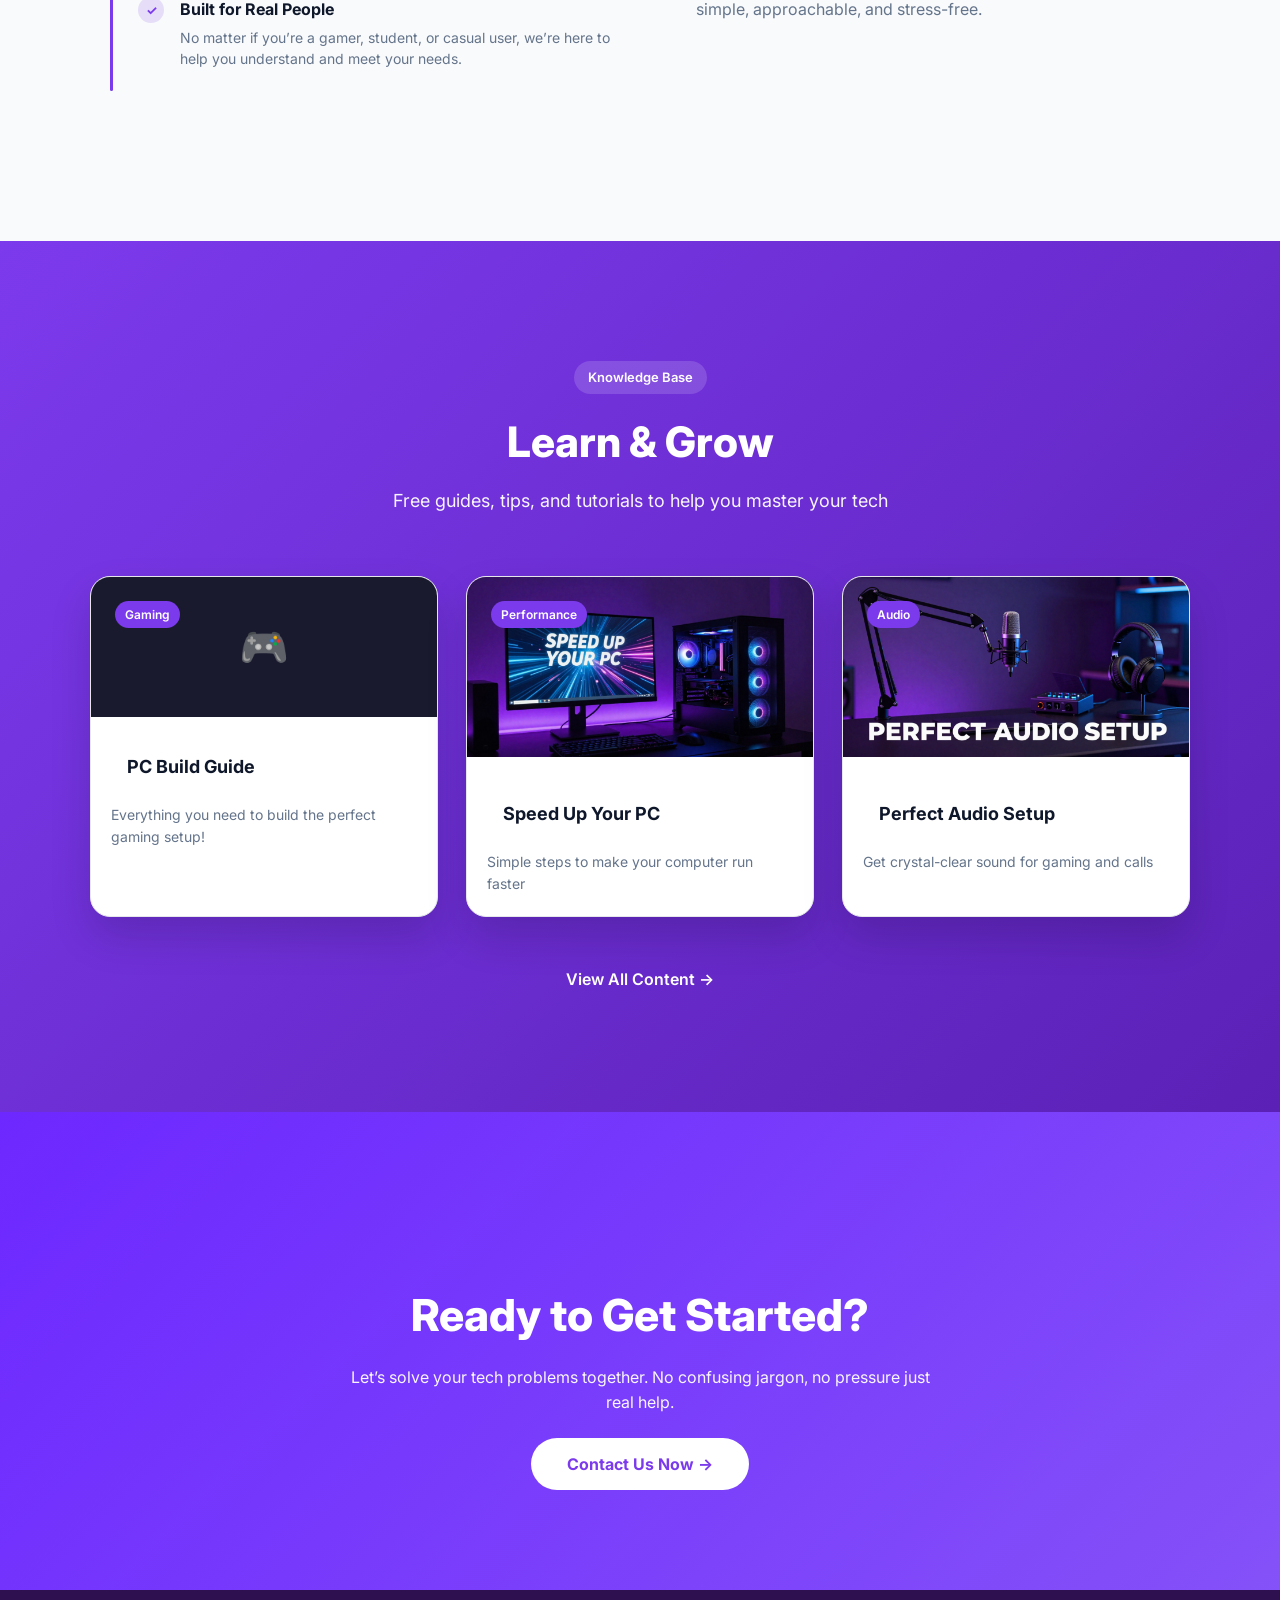
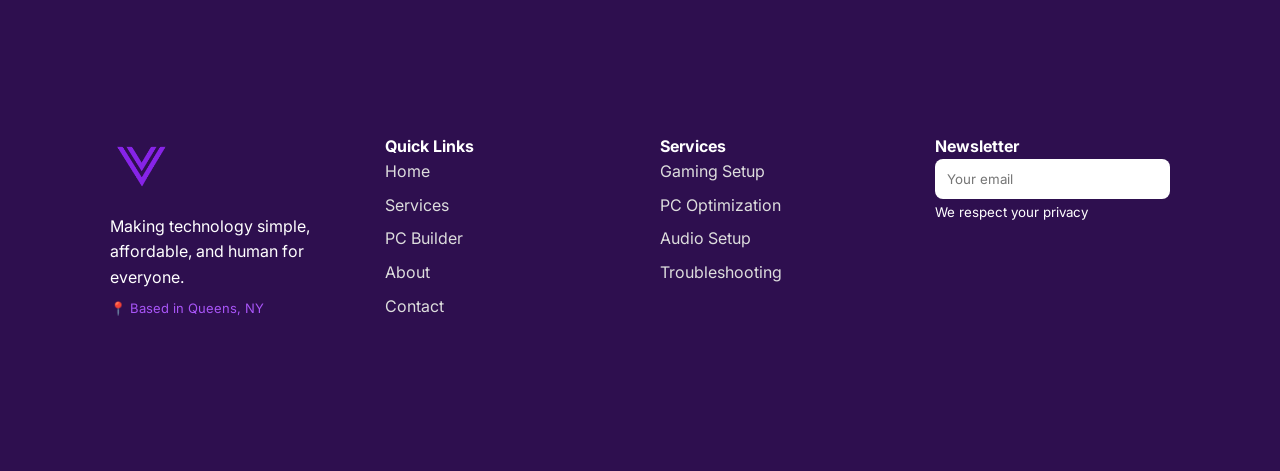
==== commit 54cfb56e: "Add files via upload" ====
--- a/index.html
+++ b/index.html
@@ -218,25 +218,6 @@
   <a href="content.html" class="content-link">
     View All Content →
   </a>
-</section>
-
-  <!-- SHOP PREVIEW -->
-<section class="shop-preview">
-  <div class="shop-container">
-    <div class="shop-text">
-      <span class="shop-badge">Coming Soon</span>
-      <h2>The Vyxxel Shop</h2>
-      <p>
-        Soon you'll be able to get top-tier tech accessories
-        and exclusive Vyxxel gear. We're building something special.
-      </p>
-      <a href="shop.html" class="shop-link">Learn More →</a>
-    </div>
-
-    <div class="shop-visual">
-      <span>SHOP</span>
-    </div>
-  </div>
 </section>
 
 <section class="cta-footer">
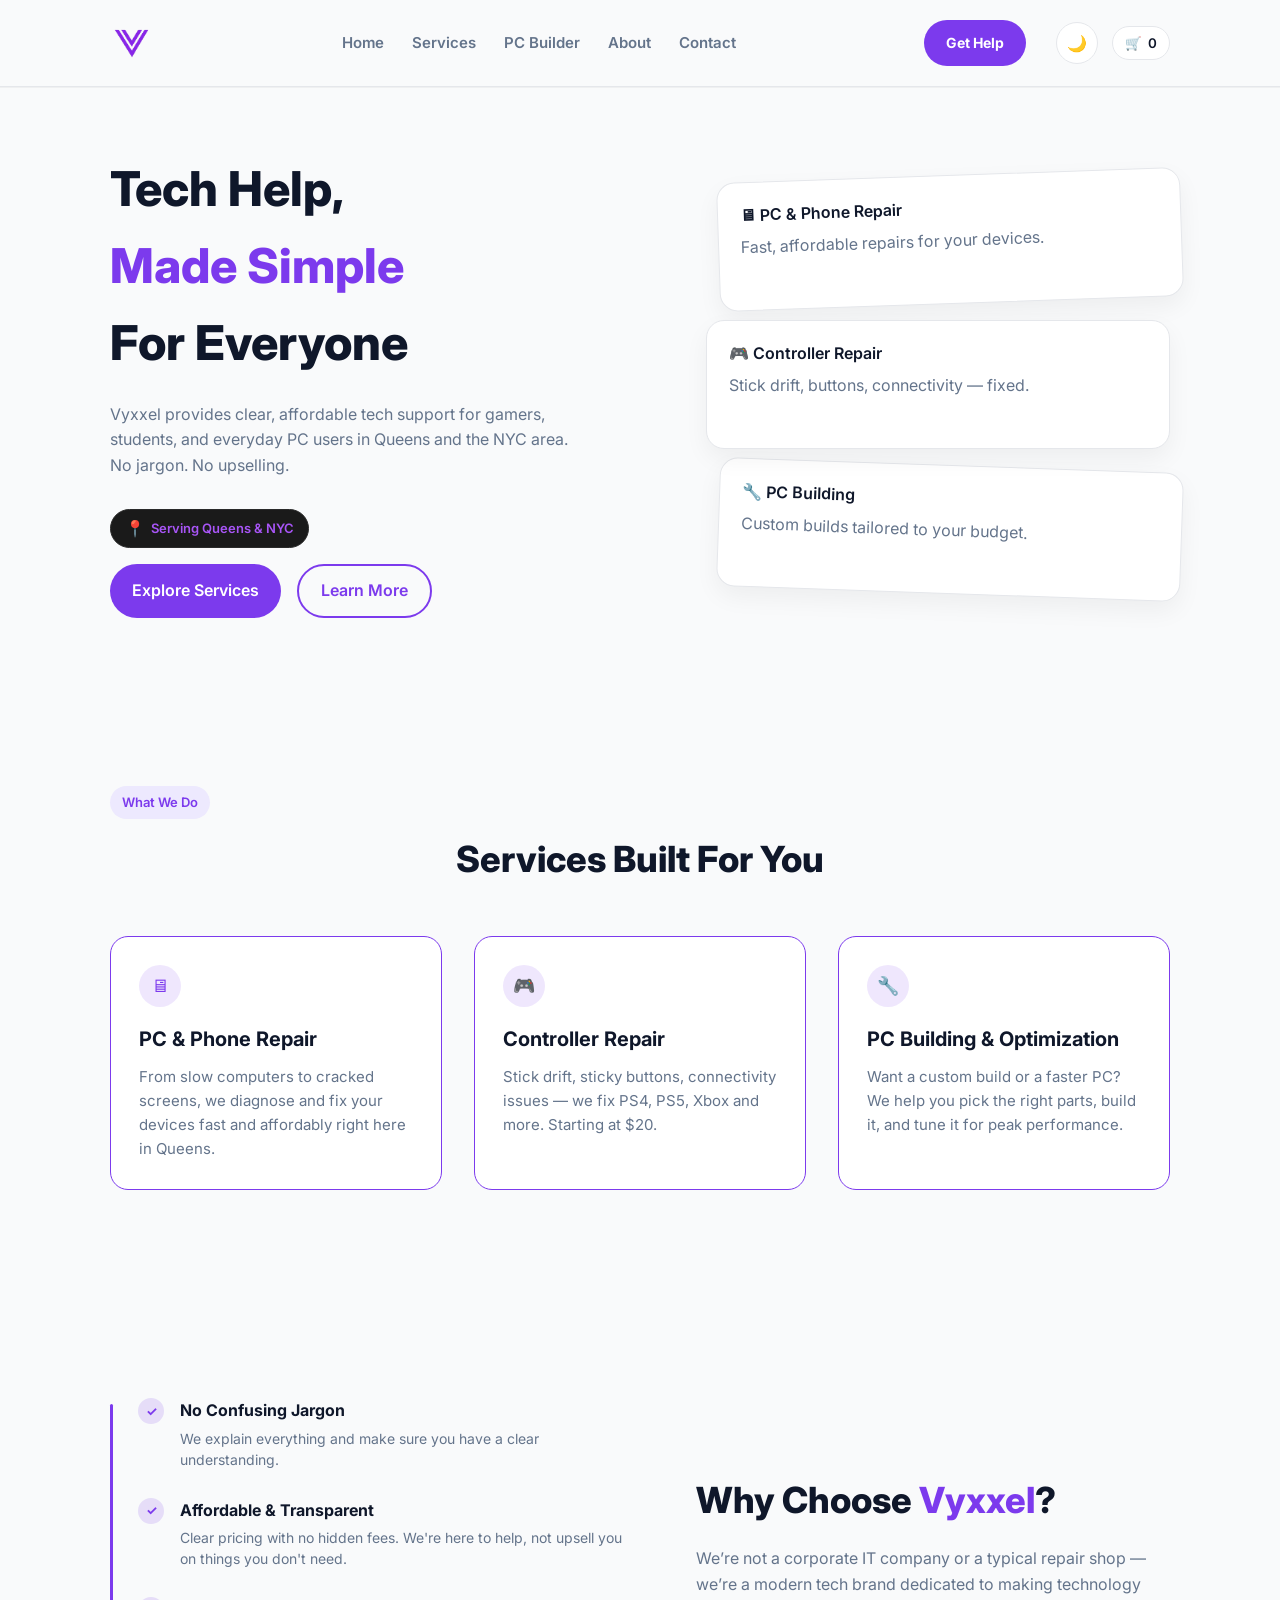
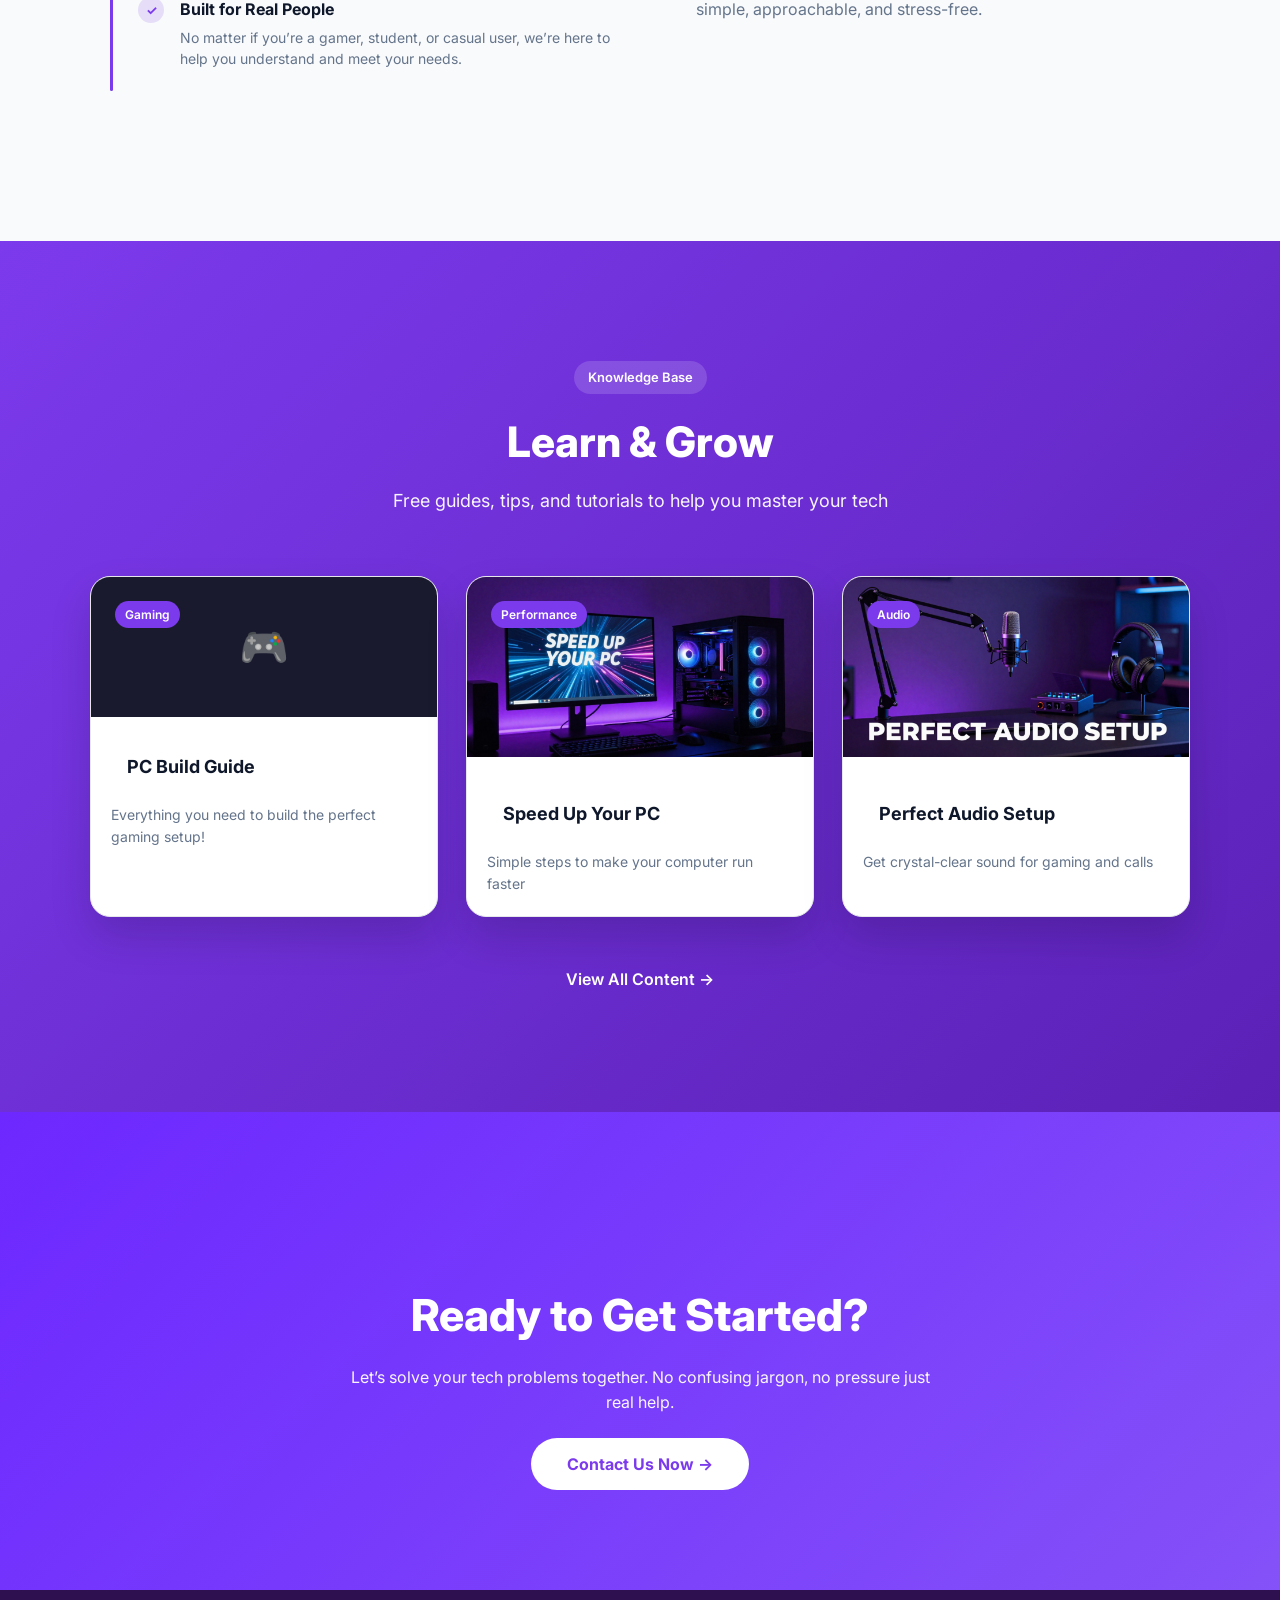
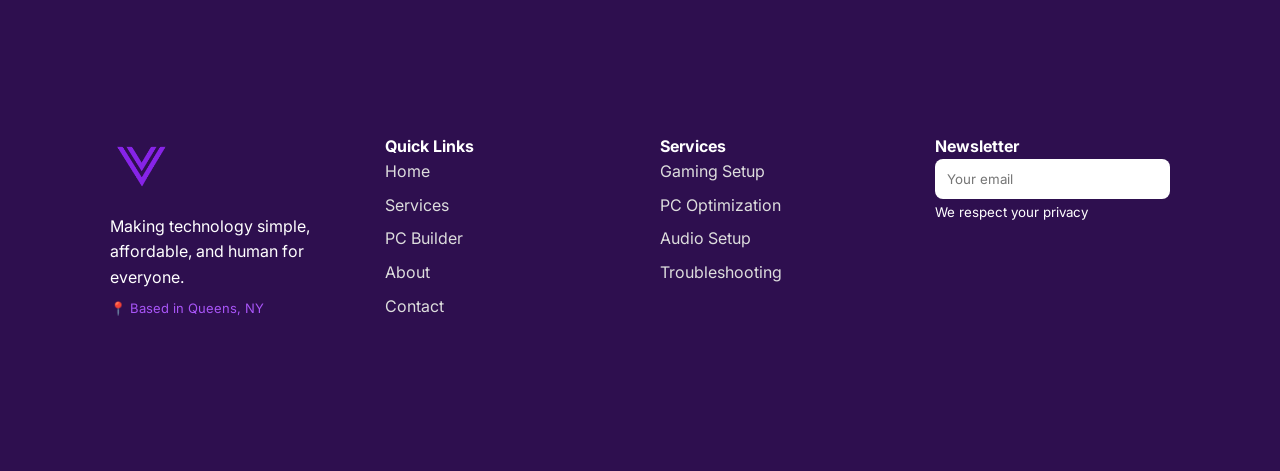
==== commit 9234ba21: "Add files via upload" ====
--- a/index.html
+++ b/index.html
@@ -72,16 +72,16 @@
 
     <div class="hero-cards">
       <div class="mini-card">
-        <h4>🎮 Gaming Setup</h4>
-        <p>Optimize your gaming rig for peak performance.</p>
+        <h4>🖥 PC & Phone Repair</h4>
+        <p>Fast, affordable repairs for your devices.</p>
       </div>
       <div class="mini-card">
-        <h4>⚡ PC Optimization</h4>
-        <p>Speed up your system and fix slowdowns.</p>
+        <h4>🎮 Controller Repair</h4>
+        <p>Stick drift, buttons, connectivity — fixed.</p>
       </div>
       <div class="mini-card">
-        <h4>🛠 Tech Support</h4>
-        <p>Clear, step-by-step help with real issues.</p>
+        <h4>🔧 PC Building</h4>
+        <p>Custom builds tailored to your budget.</p>
       </div>
     </div>
   </section>
@@ -95,30 +95,21 @@
     <div class="service-card-grid">
 
       <div class="service-card">
+        <div class="service-icon">🖥</div>
+        <h3>PC & Phone Repair</h3>
+        <p>From slow computers to cracked screens, we diagnose and fix your devices fast and affordably right here in Queens.</p>
+      </div>
+
+      <div class="service-card">
         <div class="service-icon">🎮</div>
-        <h3>Gaming & PC Setup</h3>
-        <p>
-          Get your gaming rig running perfectly. From hardware setup to
-          software optimization, we help you get the most out of your system.
-        </p>
+        <h3>Controller Repair</h3>
+        <p>Stick drift, sticky buttons, connectivity issues — we fix PS4, PS5, Xbox and more. Starting at $20.</p>
       </div>
 
       <div class="service-card">
-        <div class="service-icon">⚡</div>
-        <h3>Performance Optimization</h3>
-        <p>
-          Speed up slow computers, fix lag, and improve overall system
-          performance. Make your tech work like new again.
-        </p>
-      </div>
-
-      <div class="service-card">
-        <div class="service-icon">🛠</div>
-        <h3>Troubleshooting & Support</h3>
-        <p>
-          Stuck with a tech problem? We provide clear, step-by-step guidance
-          to solve any issue without any confusion.
-        </p>
+        <div class="service-icon">🔧</div>
+        <h3>PC Building & Optimization</h3>
+        <p>Want a custom build or a faster PC? We help you pick the right parts, build it, and tune it for peak performance.</p>
       </div>
 
     </div>
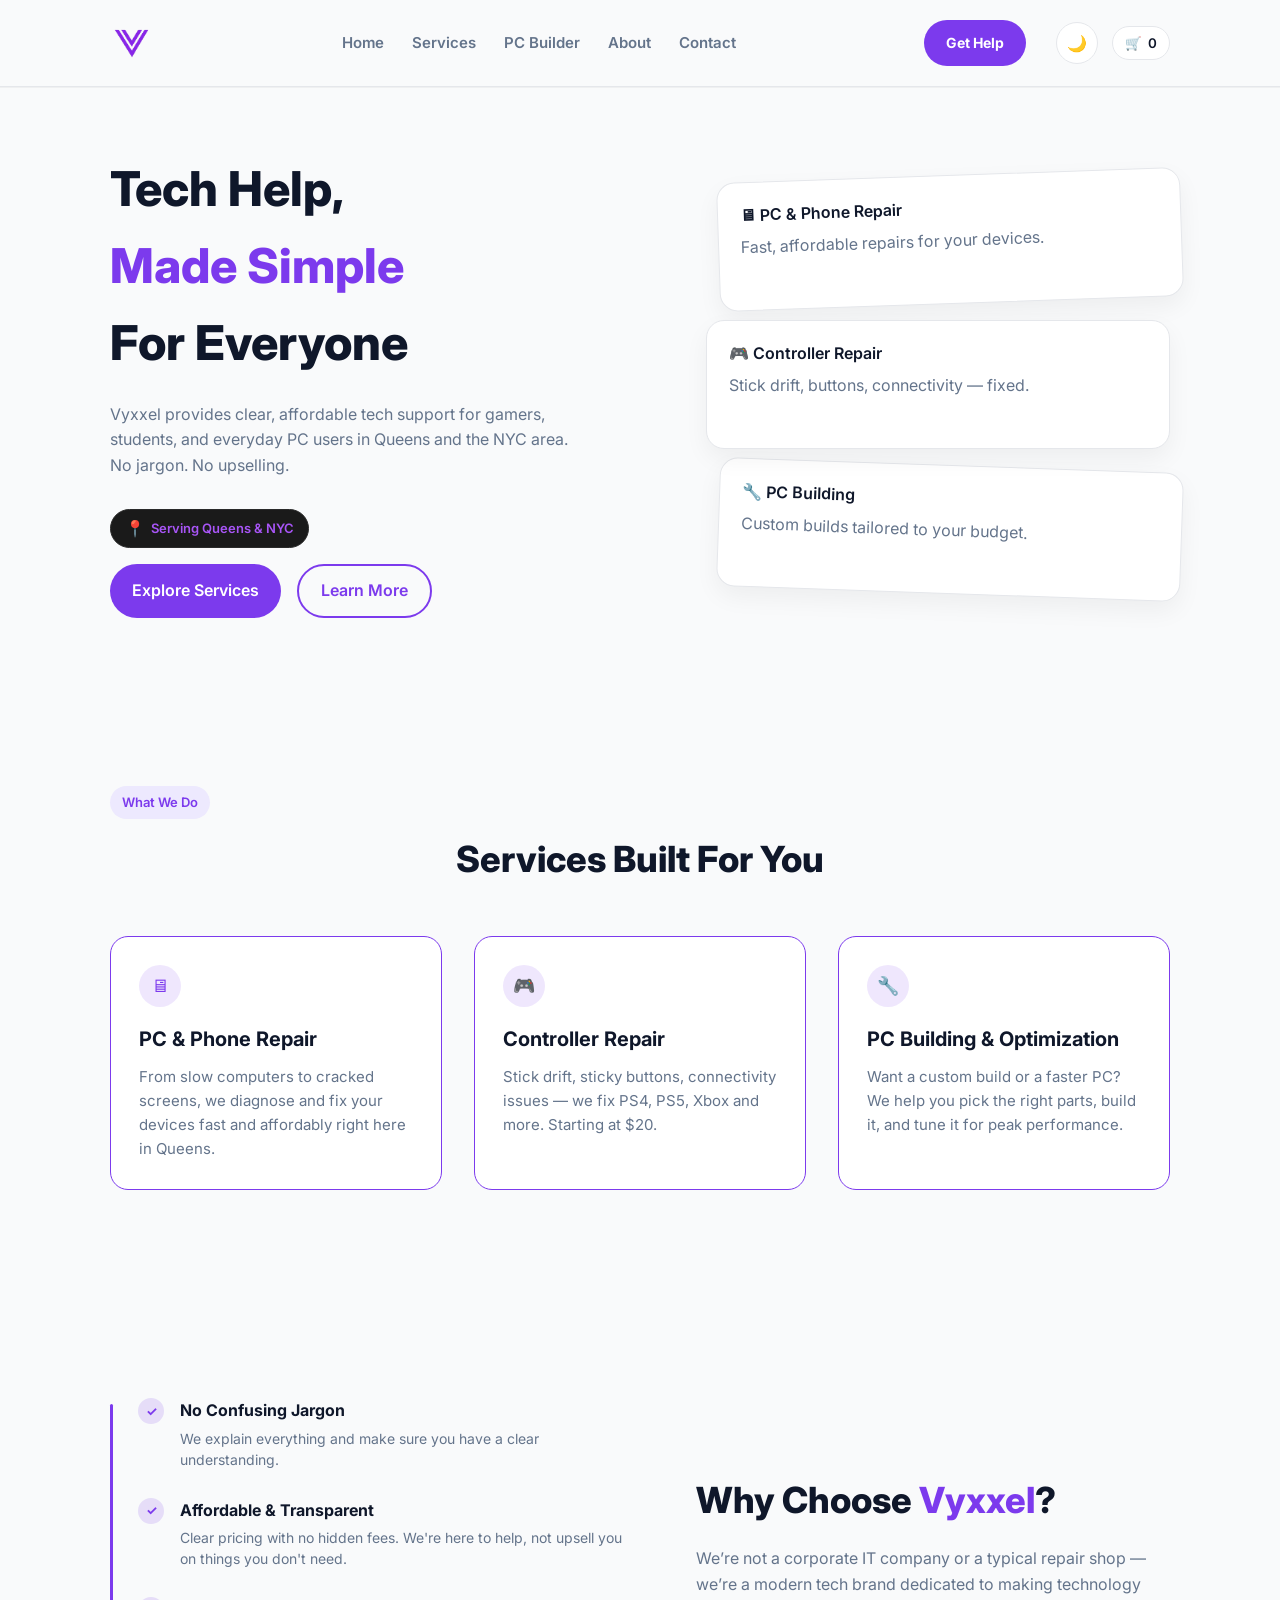
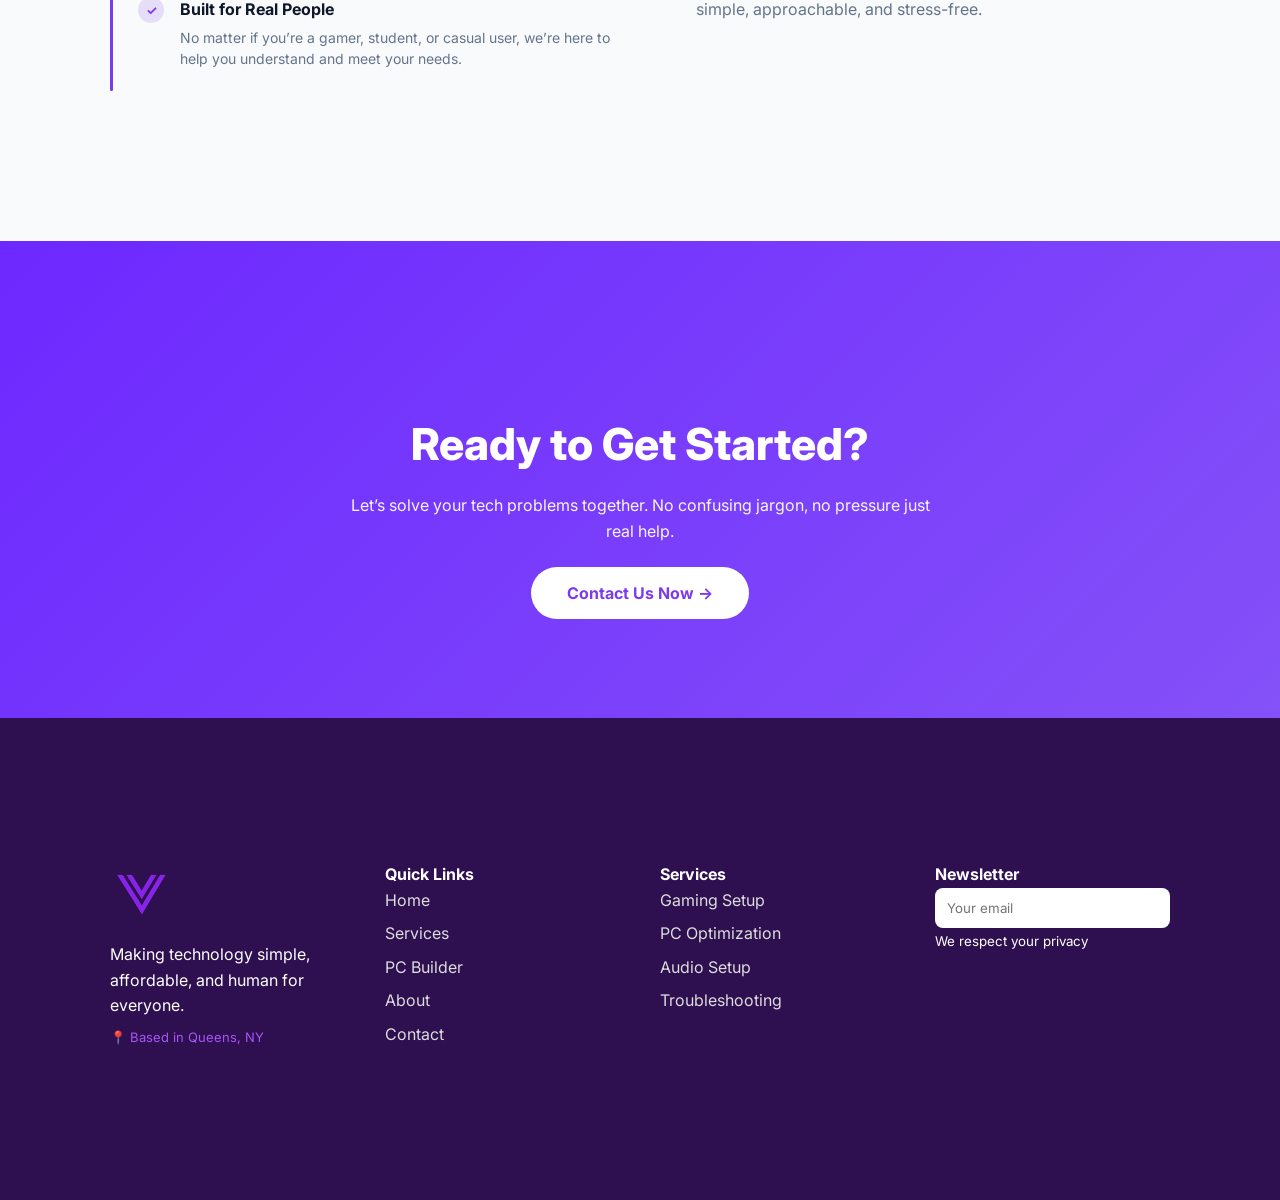
==== commit 0e44d97f: "Add files via upload" ====
--- a/index.html
+++ b/index.html
@@ -166,50 +166,7 @@
   </div>
 </section>
 
-  <!-- CONTENT / KNOWLEDGE BASE -->
-<section class="content-section">
-  <span class="content-badge">Knowledge Base</span>
-  <h2>Learn & Grow</h2>
-  <p class="content-subtext">
-    Free guides, tips, and tutorials to help you master your tech
-  </p>
-
-<div class="content-cards">
-
-  <a href="articles/gaming-setup.html" class="content-card">
-    <div style="height:140px; background:#1a1a2e; display:flex; align-items:center; justify-content:center; font-size:40px; border-radius:8px 8px 0 0;">🎮</div>
-    <div class="content-body">
-      <span class="tag">Gaming</span>
-      <h3>PC Build Guide</h3>
-      <p>Everything you need to build the perfect gaming setup!</p>
-    </div>
-  </a>
-
-  <a href="articles/speed-up-pc.html" class="content-card">
-    <img src="articles/assets/speedupyourpc.png" alt="PC Performance">
-    <div class="content-body">
-      <span class="tag">Performance</span>
-      <h3>Speed Up Your PC</h3>
-      <p>Simple steps to make your computer run faster</p>
-    </div>
-  </a>
-
-  <a href="articles/perfect-audio.html" class="content-card">
-    <img src="articles/assets/perfectaudiosetup.png" alt="Audio Setup">
-    <div class="content-body">
-      <span class="tag">Audio</span>
-      <h3>Perfect Audio Setup</h3>
-      <p>Get crystal-clear sound for gaming and calls</p>
-    </div>
-  </a>
-
-</div>
-
-
-  <a href="content.html" class="content-link">
-    View All Content →
-  </a>
-</section>
+  <!-- CONTENT SECTION HIDDEN -->
 
 <section class="cta-footer">
 
